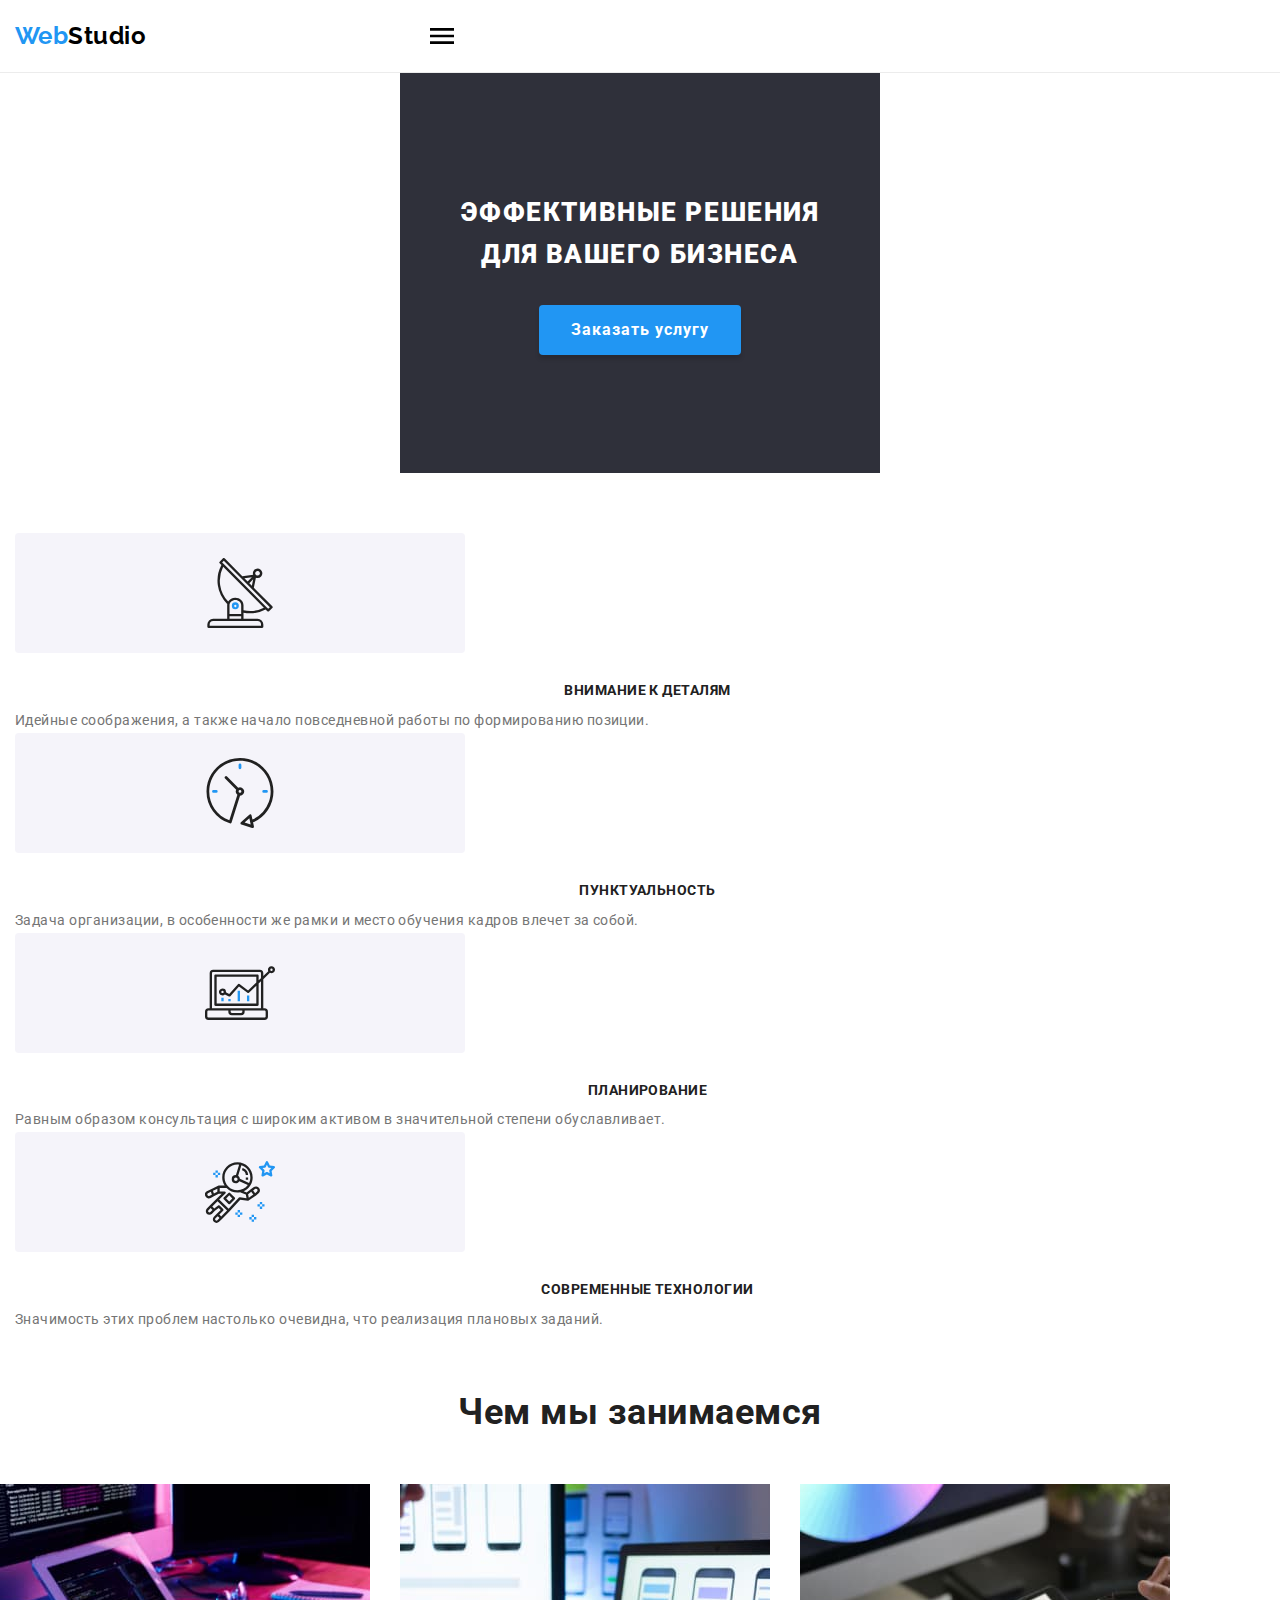
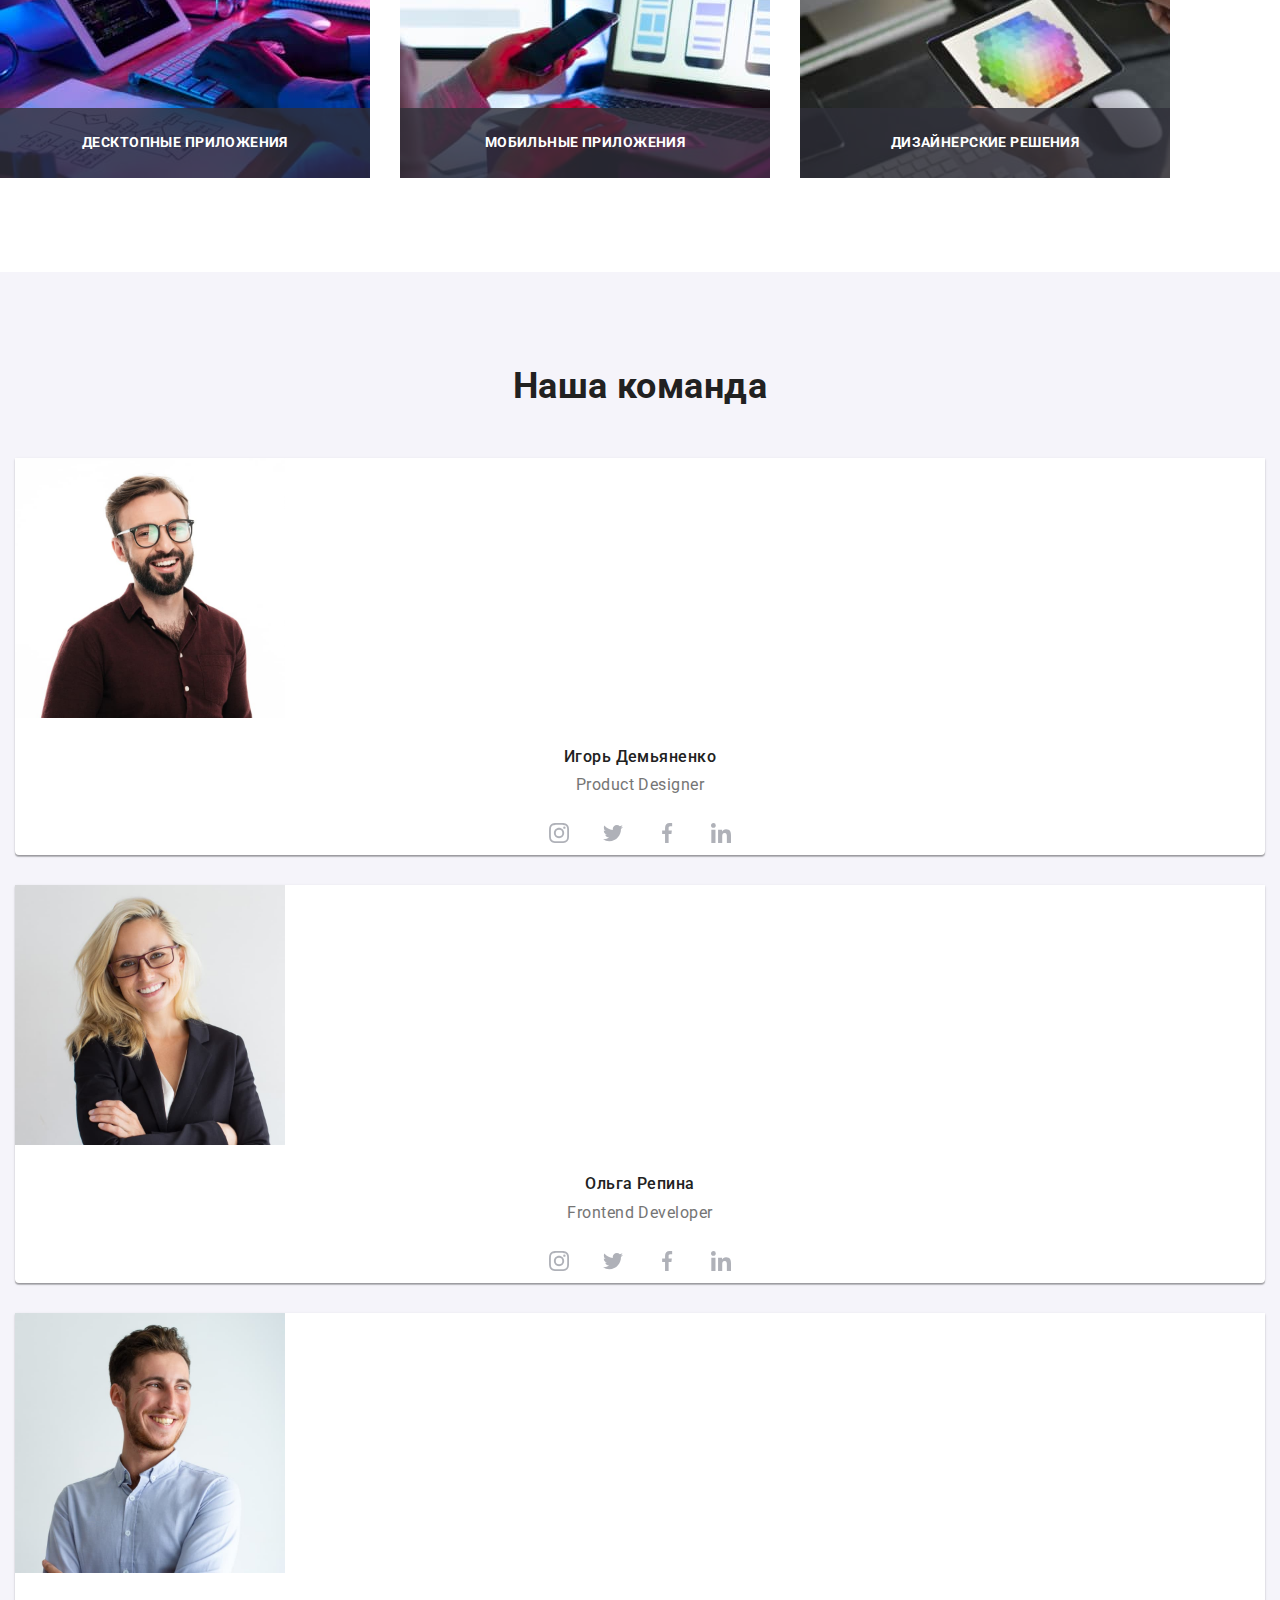
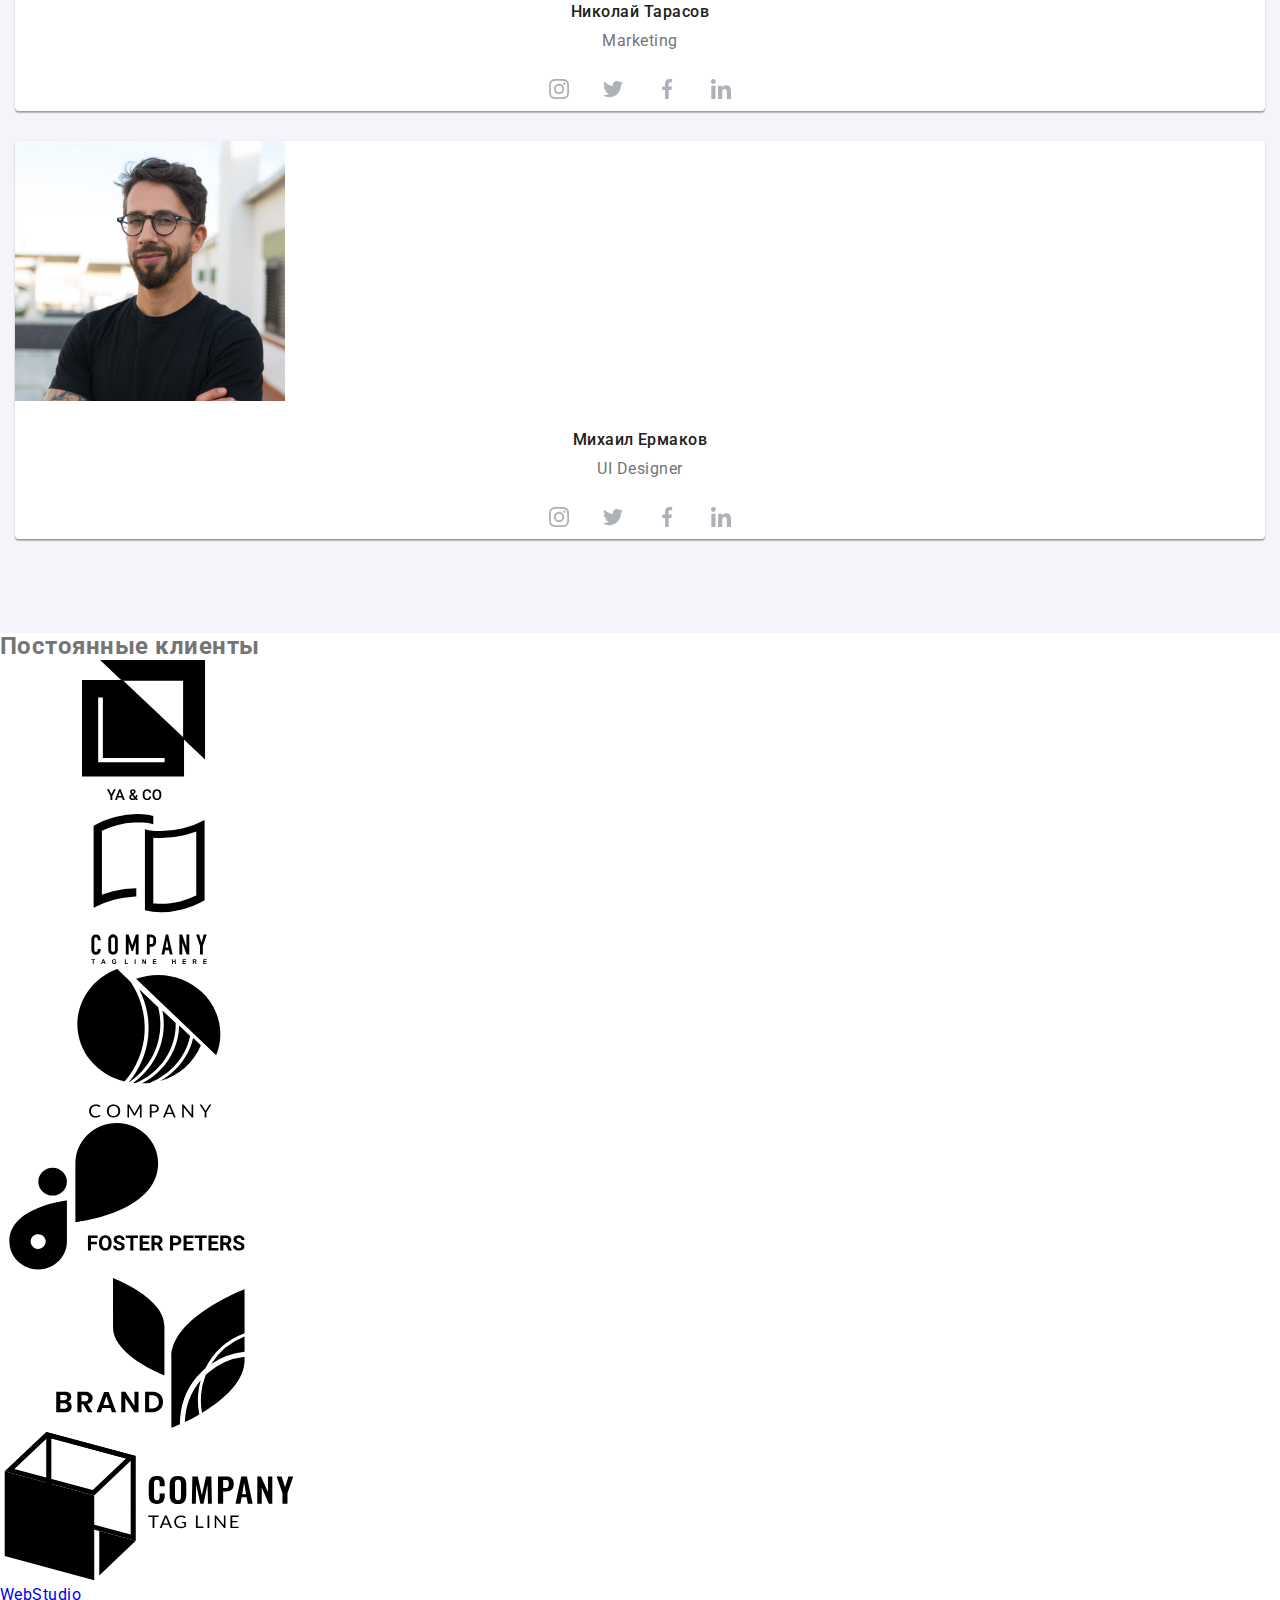
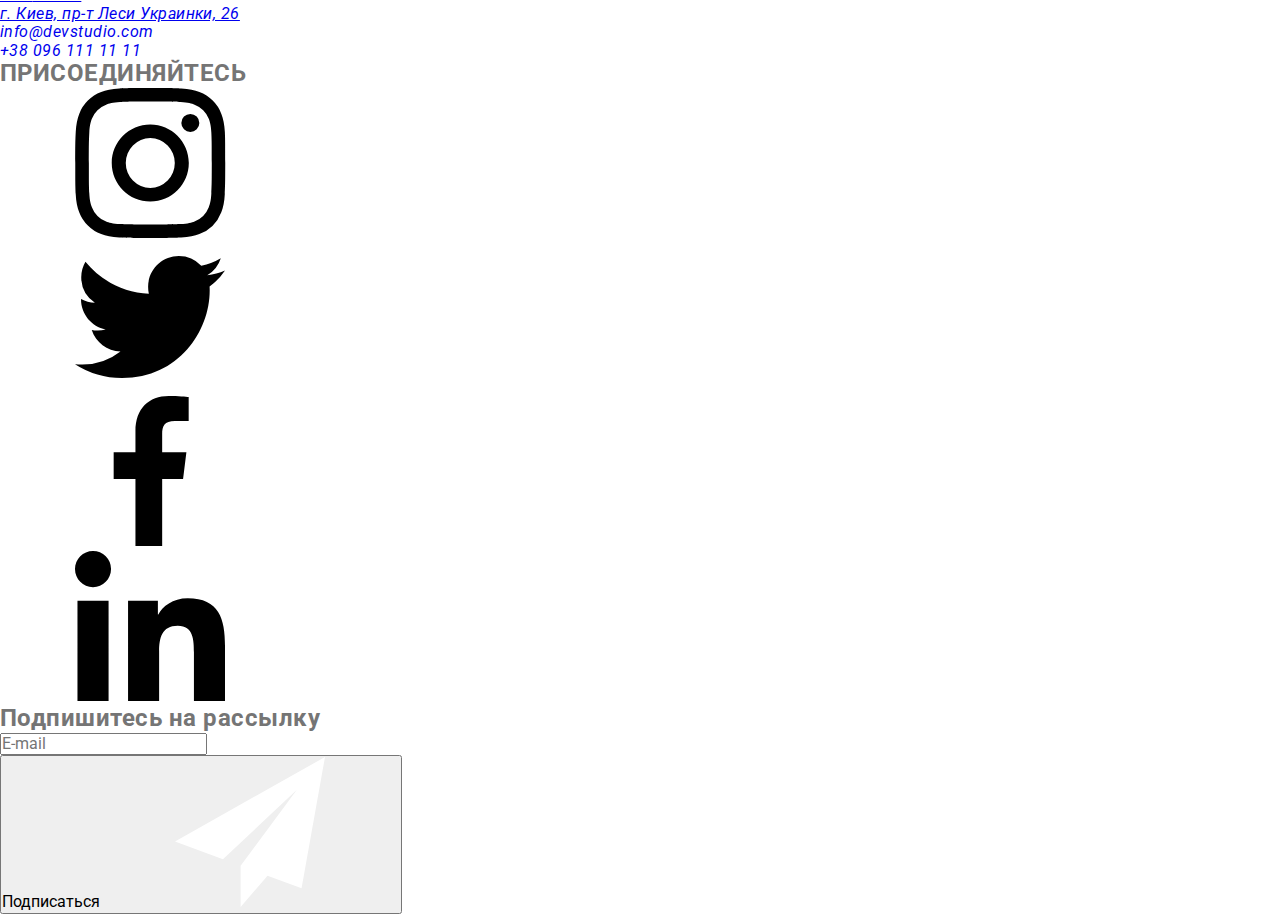
==== index.html @ b9453115 "дз(mobile)" ====
<!DOCTYPE html>
<html lang="ru">

<head>
  <meta charset="UTF-8" />
  <meta name="viewport" content="width=device-width, initial-scale=1.0" />
  <title>Студия</title>
  <link href="https://fonts.googleapis.com/css2?family=Raleway:wght@700&family=Roboto:wght@400;500;700;900&display=swap"
    rel="stylesheet" />
  <link rel="stylesheet" href="https://cdnjs.cloudflare.com/ajax/libs/modern-normalize/1.0.0/modern-normalize.css" />
  <link rel="stylesheet" href="./css/main.min.css" />
</head>

<body>
  <!--Шапка-->
  <header class="page-header">
    <div class="container">
      <nav class="main-nav">

        <a href="./index.html" class="header-logo" lang="en">
          <span class="logo">Web</span>Studio</a>
        <button type="button" class="menu-button is-open" aria-expanded="false" aria-expanded="false" data-menu-button>
          <svg width="40" height="40" aria-label="Переключатель мобильного меню">
            <use class="icon-cross" href="./img/mobile-sprite.svg#cross"></use>
            <use class="icon-menu" href="./img/mobile-sprite.svg#menu"></use>
          </svg>
        </button>
        <!--Навигация-->
        <div class="menu-container" id="menu-container" data-menu>
          <ul class="site-nav">
            <li class="item">
              <a href="./index.html" class="current-link">Студия</a>
            </li>
            <li class="item">
              <a href="./portfolio.html" class="link">Портфолио</a>
            </li>
            <li class="item"><a href="" class="link">Контакты</a></li>
          </ul>

          <!--Контакты-->
          <ul class="contacts">
            <li class="contacts-list">
              <a href="mailto:info@devstudio.com" class="link">
                <svg class="icon-contacts-envelope">
                  <use href="./img/sprite.svg#icon-envelope"></use>
                </svg>
                info@devstudio.com</a>
            </li>
            <li class="contacts-list">
              <a href="tel:+380961111111" class="link">
                <svg class="icon-contacts-smartphone">
                  <use href="./img/sprite.svg#icon-smartphone"></use>
                </svg>
                +38 096 111 11 11</a>
            </li>
          </ul>
        </div>

      </nav>
    </div>
  </header>
  <main>
    <!--Герои-->
    <section class="hero">
      <div class="container-hero">
        <h1 class="hero-title">Эффективные решения для вашего бизнеса</h1>
        <button type="button" class="hero-button" data-open-modal>
          Заказать услугу
        </button>
      </div>
    </section>
    <!--Особенности-->
    <section class="features">
      <div class="container">
        <h2 hidden>Особенности</h2>
        <ul class="features-list">
          <li class="features-item antenna">
            <h3 class="features-title">Внимание к деталям</h3>
            <p class="features-text">
              Идейные соображения, а также начало повседневной работы по
              формированию позиции.
            </p>
          </li>
          <li class="features-item clock">
            <h3 class="features-title">Пунктуальность</h3>
            <p class="features-text">
              Задача организации, в особенности же рамки и место обучения
              кадров влечет за собой.
            </p>
          </li>
          <li class="features-item diagram">
            <h3 class="features-title">Планирование</h3>
            <p class="features-text">
              Равным образом консультация с широким активом в значительной
              степени обуславливает.
            </p>
          </li>
          <li class="features-item astronaut">
            <h3 class="features-title">Современные технологии</h3>
            <p class="features-text">
              Значимость этих проблем настолько очевидна, что реализация
              плановых заданий.
            </p>
          </li>
        </ul>
      </div>
    </section>
    <!--чем мы занимаемся-->
    <section class="work">
      <div class="container">
        <h2 class="work-title">Чем мы занимаемся</h2>
        <ul class="work-list">
          <li class="work-item">
            <img src="./img/work/img.jpg" alt="человек работает за компьютером" width="370" height="294" />

            <p class="label">Десктопные приложения</p>
          </li>
          <li class="work-item">
            <img src="./img/work/img1.jpg" alt="человек работает за ноутбуком" width="370" height="294" />

            <p class="label">Мобильные приложения</p>
          </li>
          <li class="work-item">
            <img src="./img/work/img2.jpg" alt="человек работает за планшетом" width="370" height="294" />

            <p class="label">Дизайнерские решения</p>
          </li>
        </ul>
      </div>
    </section>
    <!--команда-->
    <section class="team">
      <div class="container">
        <h2 class="team-title">Наша команда</h2>
        <ul class="team-list">
          <li class="team-item">
            <img src="./img/team/designer.jpg" alt="мужчина в красной рубашке смеется" width="270" height="260" />
            <h3 class="team-name">Игорь Демьяненко</h3>
            <p class="team-profession" lang="en">Product Designer</p>
            <ul class="icon-team-list">
              <li class="icon-team-item">
                <a href="" class="social-link">
                  <svg class="icon-social">
                    <use href="./img/sprite.svg#instagram"></use>
                  </svg>
                </a>
              </li>
              <li class="icon-team-item">
                <a href="" class="social-link">
                  <svg class="icon-social">
                    <use href="./img/sprite.svg#twitter"></use>
                  </svg>
                </a>
              </li>
              <li class="icon-team-item">
                <a href="" class="social-link">
                  <svg class="icon-social">
                    <use href="./img/sprite.svg#facebook"></use>
                  </svg>
                </a>
              </li>
              <li class="icon-team-item">
                <a href="" class="social-link">
                  <svg class="icon-social">
                    <use href="./img/sprite.svg#linkedin"></use>
                  </svg>
                </a>
              </li>
            </ul>
          </li>
          <li class="team-item">
            <img  src="./img/team/developer.jpg" alt="женщина в черном пиджаке улыбается" width="270" height="260" />
            <h3 class="team-name">Ольга Репина</h3>
            <p class="team-profession" lang="en">Frontend Developer</p>
            <ul class="icon-team-list">
              <li class="icon-team-item">
                <a href="" class="social-link">
                  <svg class="icon-social">
                    <use href="./img/sprite.svg#instagram"></use>
                  </svg>
                </a>
              </li>
              <li class="icon-team-item">
                <a href="" class="social-link">
                  <svg class="icon-social">
                    <use href="./img/sprite.svg#twitter"></use>
                  </svg>
                </a>
              </li>
              <li class="icon-team-item">
                <a href="" class="social-link">
                  <svg class="icon-social">
                    <use href="./img/sprite.svg#facebook"></use>
                  </svg>
                </a>
              </li>
              <li class="icon-team-item">
                <a href="" class="social-link">
                  <svg class="icon-social">
                    <use href="./img/sprite.svg#linkedin"></use>
                  </svg>
                </a>
              </li>
            </ul>
          </li>
          <li class="team-item">
            <img src="./img/team/marketing.jpg" alt="мужчина в голубой рубашке улыбается" width="270" height="260" />
            <h3 class="team-name">Николай Тарасов</h3>
            <p class="team-profession" lang="en">Marketing</p>
            <ul class="icon-team-list">
              <li class="icon-team-item">
                <a href="" class="social-link">
                  <svg class="icon-social">
                    <use href="./img/sprite.svg#instagram"></use>
                  </svg>
                </a>
              </li>
              <li class="icon-team-item">
                <a href="" class="social-link">
                  <svg class="icon-social">
                    <use href="./img/sprite.svg#twitter"></use>
                  </svg>
                </a>
              </li>
              <li class="icon-team-item">
                <a href="" class="social-link">
                  <svg class="icon-social">
                    <use href="./img/sprite.svg#facebook"></use>
                  </svg>
                </a>
              </li>
              <li class="icon-team-item">
                <a href="" class="social-link">
                  <svg class="icon-social">
                    <use href="./img/sprite.svg#linkedin"></use>
                  </svg>
                </a>
              </li>
            </ul>
          </li>
          <li class="team-item">
            <img src="./img/team/ui-designer.jpg" alt="мужчина в черной футболке улыбается" width="270" height="260" />
            <h3 class="team-name">Михаил Ермаков</h3>
            <p class="team-profession" lang="en">UI Designer</p>
            <ul class="icon-team-list">
              <li class="icon-team-item">
                <a href="" class="social-link">
                  <svg class="icon-social">
                    <use href="./img/sprite.svg#instagram"></use>
                  </svg>
                </a>
              </li>
              <li class="icon-team-item">
                <a href="" class="social-link">
                  <svg class="icon-social">
                    <use href="./img/sprite.svg#twitter"></use>
                  </svg>
                </a>
              </li>
              <li class="icon-team-item">
                <a href="" class="social-link">
                  <svg class="icon-social">
                    <use href="./img/sprite.svg#facebook"></use>
                  </svg>
                </a>
              </li>
              <li class="icon-team-item">
                <a href="" class="social-link">
                  <svg class="icon-social">
                    <use href="./img/sprite.svg#linkedin"></use>
                  </svg>
                </a>
              </li>
            </ul>
          </li>
        </ul>
      </div>
    </section>
    <!-- Клиенты -->
    <section class="clients">
      <div class="container">
        <h2 class="clients-title">Постоянные клиенты</h2>
        <ul class="clients-list">
          <li class="clients-list-item">
            <a href="" class="icon-clients-link">
              <svg class="icon-clients-logo1">
                <use href="./img/sprite.svg#logo1"></use>
              </svg></a>
          </li>
          <li class="clients-list-item">
            <a href="" class="icon-clients-link">
              <svg class="icon-clients-logo2">
                <use href="./img/sprite.svg#logo2"></use>
              </svg></a>
          </li>
          <li class="clients-list-item">
            <a href="" class="icon-clients-link"><svg class="icon-clients-logo3">
                <use href="./img/sprite.svg#logo3"></use>
              </svg></a>
          </li>
          <li class="clients-list-item">
            <a href="" class="icon-clients-link"><svg class="icon-clients-logo4">
                <use href="./img/sprite.svg#logo4"></use>
              </svg></a>
          </li>
          <li class="clients-list-item">
            <a href="" class="icon-clients-link"><svg class="icon-clients-logo5">
                <use href="./img/sprite.svg#logo5"></use>
              </svg></a>
          </li>
          <li class="clients-list-item">
            <a href="" class="icon-clients-link"><svg class="icon-clients-logo6">
                <use href="./img/sprite.svg#logo6"></use>
              </svg></a>
          </li>
        </ul>
      </div>
    </section>
  </main>
  <!--адрес-->
  <footer class="footer">
    <div>
      <a href="./index.html" class="footer-logo" lang="en">
        <span class="logo-web">Web</span>Studio</a>
      <address>
        <ul class="contacts-footer">
          <li class="footer-list">
            <a href="https://goo.gl/maps/JRe7u6xurZRfVsGd8" target="_blank" class="link-adress">г. Киев, пр-т Леси
              Украинки, 26
            </a>
          </li>
          <li class="footer-list">
            <a href="mailto:info@devstudio.com" class="link">info@devstudio.com</a>
          </li>
          <li class="footer-list">
            <a href="tel:+380961111111" class="link">+38 096 111 11 11</a>
          </li>
        </ul>
      </address>
    </div>
    <div class="div-footer-social">
      <h2 class="footer-title">ПРИСОЕДИНЯЙТЕСЬ</h2>
      <ul class="footer-icon-list">
        <li class="footer-icon-item">
          <a href="" class="footer-icon-link">
            <svg class="footer-icon">
              <use href="./img/sprite.svg#instagram"></use>
            </svg></a>
        </li>
        <li class="footer-icon-item">
          <a href="" class="footer-icon-link">
            <svg class="footer-icon">
              <use href="./img/sprite.svg#twitter"></use>
            </svg></a>
        </li>
        <li class="footer-icon-item">
          <a href="" class="footer-icon-link">
            <svg class="footer-icon">
              <use href="./img/sprite.svg#facebook"></use>
            </svg></a>
        </li>
        <li class="footer-icon-item">
          <a href="" class="footer-icon-link">
            <svg class="footer-icon">
              <use href="./img/sprite.svg#linkedin"></use>
            </svg></a>
        </li>
      </ul>
    </div>
    <form action="#" method="GET" class="mailing-form">
      <div class="div-footer-mailing">
        <h2 class="mailing-title">Подпишитесь на рассылку</h2>
        <input type="email" name="mailing" id="" placeholder="E-mail" class="input-mailing" required>
      </div>
      <button type="submit" class="button-mailing">Подписаться<svg class="mailing-icon">
          <use href="./img/sprite.svg#icon-telegram"></use>
        </svg></button>
    </form>
  </footer>
  <!-- modal -->
  <div class="backdrop is-hidden" data-backdrop>
    <div class="modal">

      <button class="btn-modal" data-close-modal><span class="circle-modal"><svg class="btn-svg">
            <use href="./img/sprite.svg#icon-vector"></use>
          </svg></span></button>
      <h2 class="modal-title">Оставьте свои данные, мы вам перезвоним</h2>
      <form action="#" method="GET" class="modal-form">
        <div class="div-input">
          <label for="name" class="label-form">Имя</label>
          <input type="text" class="modal-form-input" name="user-name" id="name" required />
          <svg class="icon-modal">
            <use href="./img/sprite.svg#icon-person"></use>
          </svg>
        </div>
        <div class="div-input">
          <label for="phone" class="label-form">Телефон</label>

          <input type="tel" class="modal-form-input" name="user-phone" id="phone" required />
          <svg class="icon-modal">
            <use href="./img/sprite.svg#icon-phone"></use>
          </svg>
        </div>
        <div class="div-input">
          <label for="email" class="label-form">Почта</label>
          <input type="email" class="modal-form-input" name="user-email" id="email" required />
          <svg class="icon-modal">
            <use href="./img/sprite.svg#icon-email"></use>
          </svg>
        </div>
        <div class="div-comment">
          <label for="comment" class="label-form">Комментарий</label>
          <textarea name="user-comment" id="comment" class="comment-message" minlength="10" maxlength="80"
            placeholder="Введите текст"></textarea>
        </div>
        <label class="field">
          <input type="checkbox" class="chekbox" value="policy">
          <span class="icon-chekbox"></span>
          <span class="label-modal">Соглашаюсь с рассылкой и принимаю
            <a href="">Условия договора</a></span>
        </label>
        <!-- <div class="div-checkbox">
          <input type="checkbox" value="policy" class="chekbox" />
          <label for="" class="chekbox-modal">Соглашаюсь с рассылкой и принимаю
            <a href="">Условия договора</a></label>
        </div> -->
        <div class="div-submit">
          <button type="submit" class="submit-button">Отправить</button>
        </div>
    </div>
    </form>
  </div>
  </div>
  <script src="./js/menu.js"></script>
  <script src="./js/modal.js"></script>
</body>

</html>
---- css/main.min.css ----
*,*::before,*::after{margin:0;padding:0}body{background-color:#fff;color:#757575;font-family:Roboto, sans-serif;letter-spacing:0.03em;font-style:normal}.list{list-style:none}.link{text-decoration:none}.address{font-style:normal}img{display:block}.page-header{position:relative;padding-top:16px;padding-bottom:16px;padding-left:15px;border-bottom:1px solid #ececec}.main-nav{display:flex;align-items:center}.logo{color:#2196f3;text-decoration:none}.header-logo{color:#000000;text-decoration:none;font-family:Raleway, sans-serif;font-weight:700;font-size:24px;line-height:1.16;margin-right:276px}.menu-button{display:inline-flex;margin:0;padding:0;border:none;background-color:inherit;transition:fill 250ms cubic-bezier(0.4, 0, 0.2, 1)}.menu-button .icon-cross{display:none}.menu-button.is-open .icon-cross{display:block}.menu-button.is-open .icon-menu{display:none}.menu-button:hover,.menu-button:focus{fill:#2196f3}.menu-container{display:none;background-color:#fff;position:absolute;top:100%;left:0;width:100%;border-top:1px solid #ececec;text-align:center;padding-top:60px;padding-bottom:60px;padding-left:140px;padding-right:140px;box-shadow:0px 4px 8px rgba(0,0,0,0.04),0px 2px 4px rgba(0,0,0,0.08),0px 1px 3px rgba(0,0,0,0.16)}.menu-container.is-open{display:block}.site-nav{list-style-type:none;letter-spacing:0.02em;font-weight:500;font-size:14px;line-height:1.14}.site-nav .item{margin-bottom:40px}.site-nav .item:last-child{margin-bottom:60px}.site-nav .link{display:block;transition:color 250ms cubic-bezier(0.4, 0, 0.2, 1);color:#212121;text-decoration:none}.site-nav .link:hover,.site-nav .link:focus{color:#2196f3}.current-link{display:inline-block;position:relative;transition:color 250ms cubic-bezier(0.4, 0, 0.2, 1);color:#2196f3;text-decoration:none}.current-link:hover,.current-link:focus{color:#2196f3}.current-link::after{display:block;content:'';position:absolute;bottom:-8px;background-color:#2196f3;width:100%;height:4px;text-align:center;border-radius:2px}.contacts{list-style-type:none;letter-spacing:0.02em;font-weight:500;font-size:14px;line-height:1.14;list-style:none}.contacts .link{color:#757575;text-decoration:none;font-style:normal;transition:color 250ms cubic-bezier(0.4, 0, 0.2, 1)}.contacts .link:hover,.contacts .link:focus{color:#2196f3}.contacts-list:last-child{margin-bottom:0px}.contacts-list{margin-bottom:16px}.icon-contacts-envelope{margin-right:10px;width:16px;height:12px;border:none;fill:#afb1b8;transition:fill 250ms cubic-bezier(0.4, 0, 0.2, 1)}.icon-contacts-smartphone{margin-right:10px;width:10px;height:16px;fill:#afb1b8;transition:fill 250ms cubic-bezier(0.4, 0, 0.2, 1)}.link:hover .icon-contacts-envelope,.link:focus .icon-contacts-envelope{fill:#2196f3}.link:hover .icon-contacts-smartphone,.link:focus .icon-contacts-smartphone{fill:#2196f3}.container-hero{width:480px;height:400px;margin-left:auto;margin-right:auto;background-color:#2f303a;text-align:center}.hero-button{font-style:normal;font-weight:700;font-size:16px;line-height:1.875;background-color:#2196f3;color:#fff;letter-spacing:0.06em;box-shadow:0px 4px 4px rgba(0,0,0,0.15);border-radius:4px;padding:10px 32px;border:0px;min-width:136px;min-height:30px}.hero-title{color:#fff;letter-spacing:0.06em;font-size:26px;line-height:1.62;font-weight:900;text-align:center;text-transform:uppercase;padding-top:118px;padding-left:60px;padding-right:60px;margin-bottom:30px}.backdrop{position:fixed;background-color:rgba(0,0,0,0.2);width:100%;height:100%;top:0;left:0;overflow-y:scroll;opacity:1;transition:opacity 250ms cubic-bezier(0.4, 0, 0.2, 1)}.backdrop.is-hidden{opacity:0;pointer-events:none}.backdrop.is-hidden .modal{transform:translate(-50%, -50%) scale(0.7)}.modal{position:absolute;width:450px;height:609px;background-color:#ffffff;top:50%;left:50%;transform:translate(-50%, -50%) scale(1);transition:transform 250ms cubic-bezier(0.4, 0, 0.2, 1);box-shadow:0px 1px 3px rgba(0,0,0,0.12),0px 1px 1px rgba(0,0,0,0.14),0px 2px 1px rgba(0,0,0,0.2);border-radius:4px}.modal-title{color:#212121;font-weight:700;font-size:20px;line-height:1.5;text-align:center;padding-top:40px;margin-bottom:12px;padding-left:40px;padding-right:40px}.modal-form{padding-left:40px;padding-right:40px}.modal-form-input{display:block;width:100%;height:40px;border:1px solid rgba(33,33,33,0.2);padding-left:42px;border-radius:4px;transition:border 250ms cubic-bezier(0.4, 0, 0.2, 1)}.modal-form-input:focus{outline:none;border:1px solid #2196f3}.modal-form-input:hover{cursor:pointer}.modal-form-input:focus ~ .icon-modal{fill:#2196f3}.btn-modal{position:absolute;width:0px;height:0px;left:91%;border:none;cursor:pointer}.btn-modal:hover,.btn-modal:focus{fill:#2196f3}.circle-modal{position:absolute;top:8px;left:4px;display:inline-block;width:30px;height:30px;border-radius:50%;border:1px solid rgba(0,0,0,0.1)}.btn-svg{position:absolute;width:11px;height:11px;top:50%;left:50%;transform:translate(-50%, -50%);transition:fill 250ms cubic-bezier(0.4, 0, 0.2, 1)}.label-form{font-weight:400;font-size:12px;line-height:1.16;cursor:pointer}.icon-modal{position:absolute;bottom:11px;width:18px;height:18px;left:12px;transition:fill 250ms cubic-bezier(0.4, 0, 0.2, 1)}.div-input{position:relative;margin-bottom:10px}.comment-message{width:100%;height:120px;padding-top:12px;padding-bottom:12px;padding-left:16px;padding-right:16px;resize:none;border:1px solid rgba(33,33,33,0.2);border-radius:4px;transition:border 250ms cubic-bezier(0.4, 0, 0.2, 1);font-size:14px}.comment-message::placeholder{color:rgba(117,117,117,0.5);font-size:14px}.comment-message:focus{outline:none;border:1px solid #2196f3}.comment-message:hover{cursor:pointer}.field{display:flex;justify-content:center;margin-top:20px;align-items:center}.chekbox{position:absolute;width:1px;height:1px;margin:-1px;border:0;padding:0;clip:rect(0 0 0 0);overflow:hidden;transition:background-image 1000ms cubic-bezier(0.4, 0, 0.2, 1)}.chekbox:checked+.icon-chekbox{border-color:transparent;background-color:#2196f3;background-image:url("../img/check.svg");background-size:contain;background-origin:border-box}.label-modal{font-weight:400;font-size:11px;line-height:1.16;margin-left:8px}.icon-chekbox{display:inline-block;width:15px;height:15px;border:2px solid #000000;border-radius:2px}.submit-button{font-weight:700;font-size:16px;line-height:1.875;background-color:#2196f3;color:#fff;letter-spacing:0.06em;box-shadow:0px 4px 4px rgba(0,0,0,0.15);border-radius:4px;padding-top:10px;padding-right:55px;padding-bottom:10px;padding-left:56px;border:0px;min-width:136px;min-height:30px;cursor:pointer}.div-submit{display:flex;justify-content:center;margin-top:30px}.features{padding-top:60px;padding-bottom:60px}.features-title{color:#212121;font-weight:700;font-size:14px;line-height:1.14;text-transform:uppercase;padding-top:30px;margin-bottom:10px;text-align:center}.features-text{font-weight:400;font-size:14px;line-height:1.7}.features-list{list-style-type:none;display:block}.features-item{padding-left:15px}.features-item.antenna::before{display:block;content:'';width:450px;height:120px;background-color:#f5f4fa;border-radius:4px;background-image:url(../img/features/antenna.svg);background-repeat:no-repeat;background-position:center}.features-item.clock::before{display:block;content:'';width:450px;height:120px;background-color:#f5f4fa;border-radius:4px;background-image:url(../img/features/clock.svg);background-repeat:no-repeat;background-position:center}.features-item.diagram::before{display:block;content:'';width:450px;height:120px;background-color:#f5f4fa;border-radius:4px;background-image:url(../img/features/diagram.svg);background-repeat:no-repeat;background-position:center}.features-item.astronaut::before{display:block;content:'';width:450px;height:120px;background-color:#f5f4fa;border-radius:4px;background-image:url(../img/features/astronaut.svg);background-repeat:no-repeat;background-position:center}@media screen and (max-width: 1199px){.work{display:none}}@media screen and (min-width: 1200px){.work{padding-bottom:94px}.work-list{display:flex;list-style-type:none}.work-item{margin-right:30px;position:relative}.work-item:last-child{margin-right:0px}.work-title{color:#212121;font-weight:700;font-size:36px;line-height:1.16;text-align:center;margin-bottom:50px}.label{position:absolute;display:flex;align-items:center;justify-content:center;bottom:0%;height:70px;width:370px;background-color:rgba(47,48,58,0.8);color:#fff;font-style:normal;font-weight:700;font-size:14px;line-height:1.14;letter-spacing:0.03em;text-transform:uppercase}}.team{padding-bottom:94px;background-color:#f5f4fa}.team-title{color:#212121;font-weight:700;font-size:36px;line-height:1.16;text-align:center;padding-top:94px;margin-bottom:50px}.team-list{list-style-type:none}.team-item{margin-right:15px;margin-left:15px;margin-bottom:30px;background-color:#ffffff;border-radius:0px 0px 4px 4px;box-shadow:0px 1px 3px rgba(0,0,0,0.12),0px 1px 1px rgba(0,0,0,0.14),0px 2px 1px rgba(0,0,0,0.2)}.team-item:last-child{margin-bottom:0px}.team-name{font-weight:500;font-size:16px;line-height:1.18;text-align:center;color:#212121;margin-top:30px;margin-bottom:10px}.team-profession{color:#757575;font-weight:400;font-size:16px;line-height:1.18;text-align:center}.icon-team-list{display:flex;flex-wrap:wrap;list-style:none;justify-content:center;margin-top:16px}.icon-team-item:not(:last-child){margin-right:10px}.icon-social{width:20px;height:20px;fill:#afb1b8;transition:fill 250ms cubic-bezier(0.4, 0, 0.2, 1)}.social-link{display:flex;align-items:center;justify-content:center;width:44px;height:44px;border-radius:50%;transition:background-color 250ms cubic-bezier(0.4, 0, 0.2, 1)}.social-link:hover,.social-link:focus{background-color:#2196f3}.social-link:hover .icon-social,.social-link:focus .icon-social{fill:#fff}
/*# sourceMappingURL=main.min.css.map */
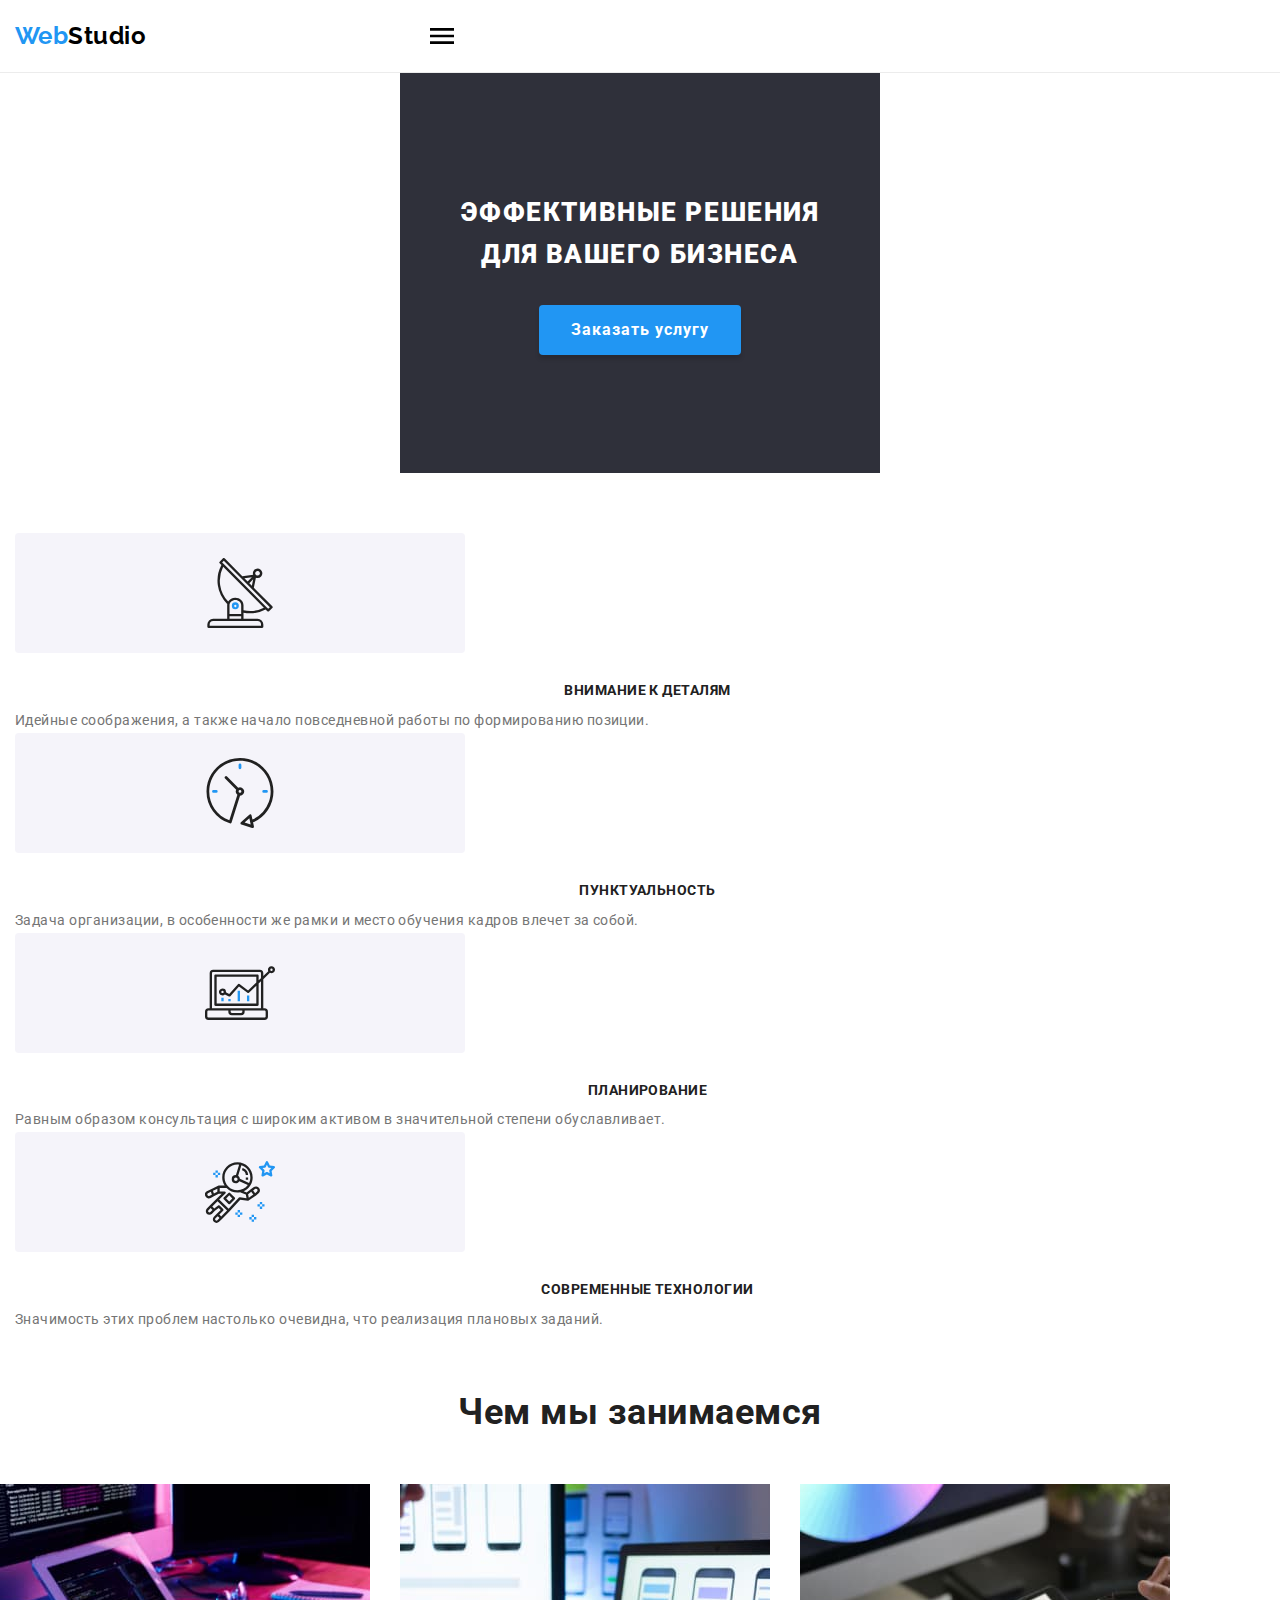
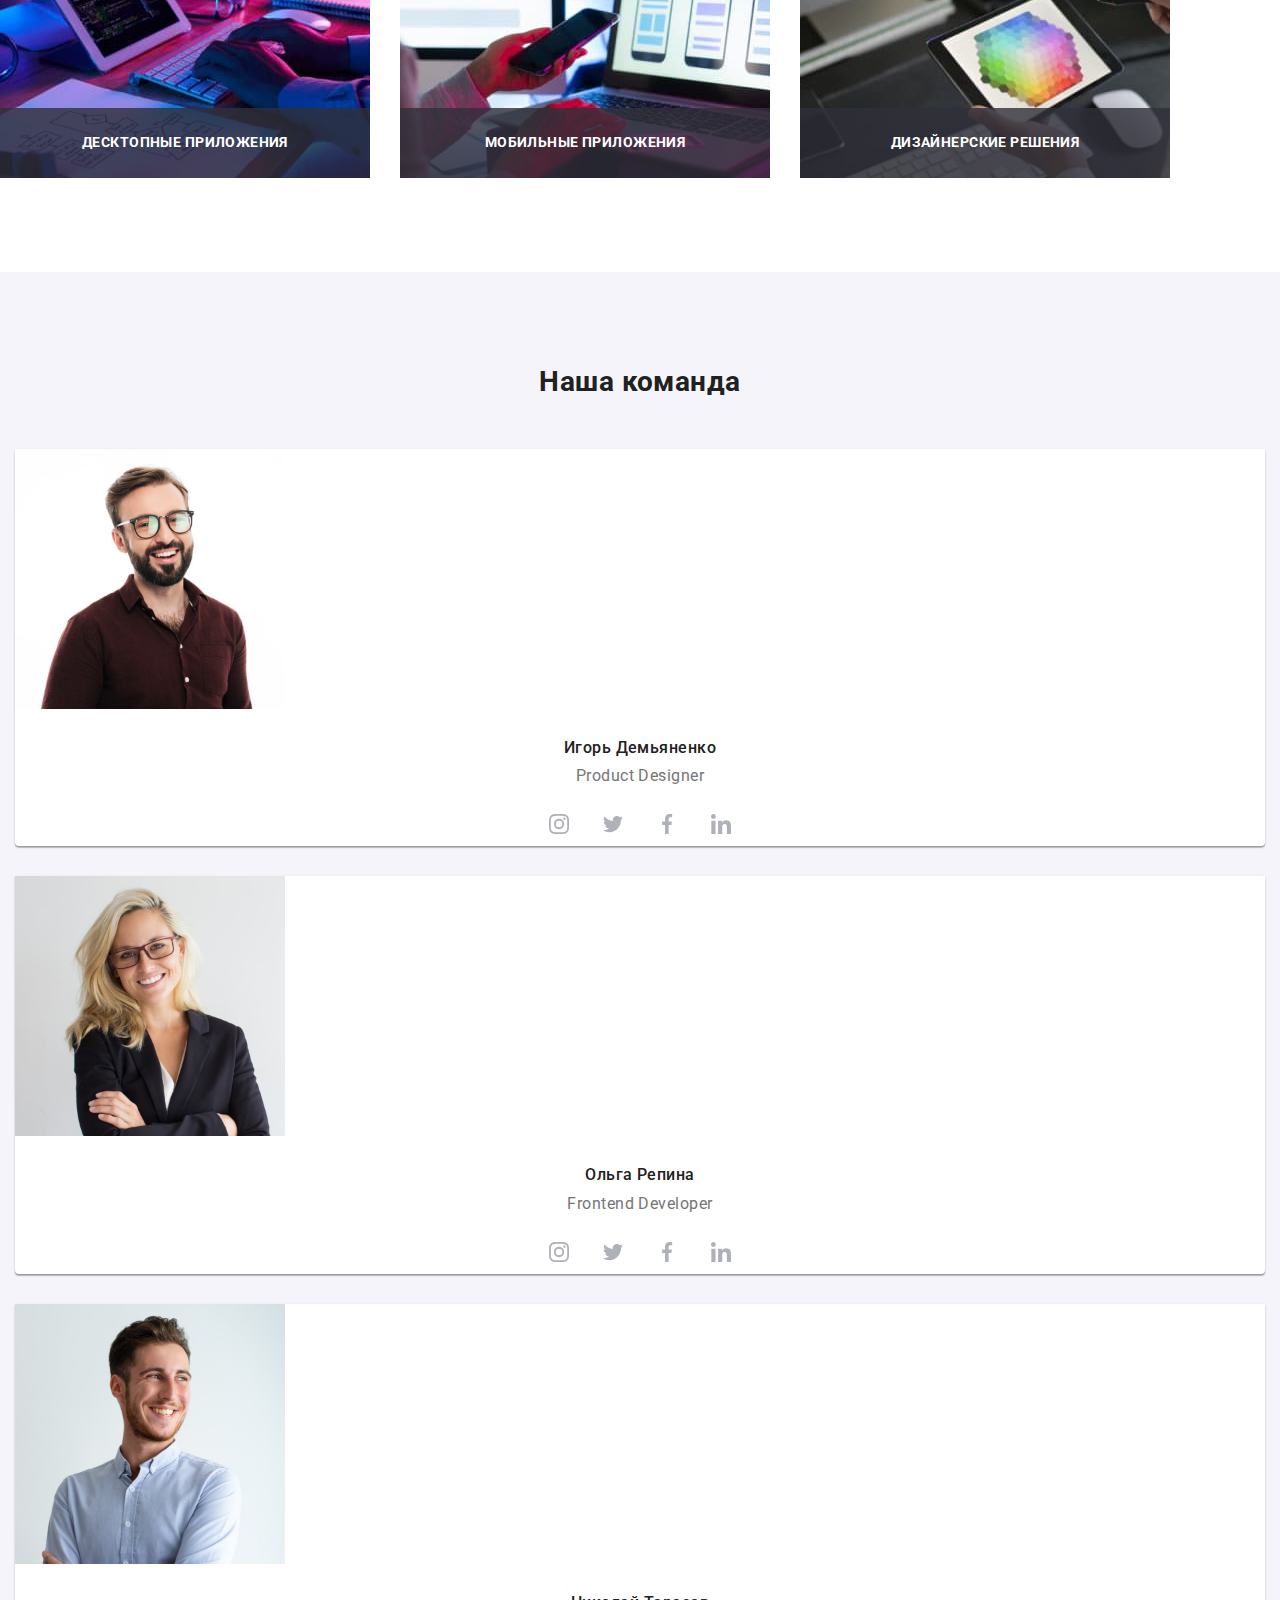
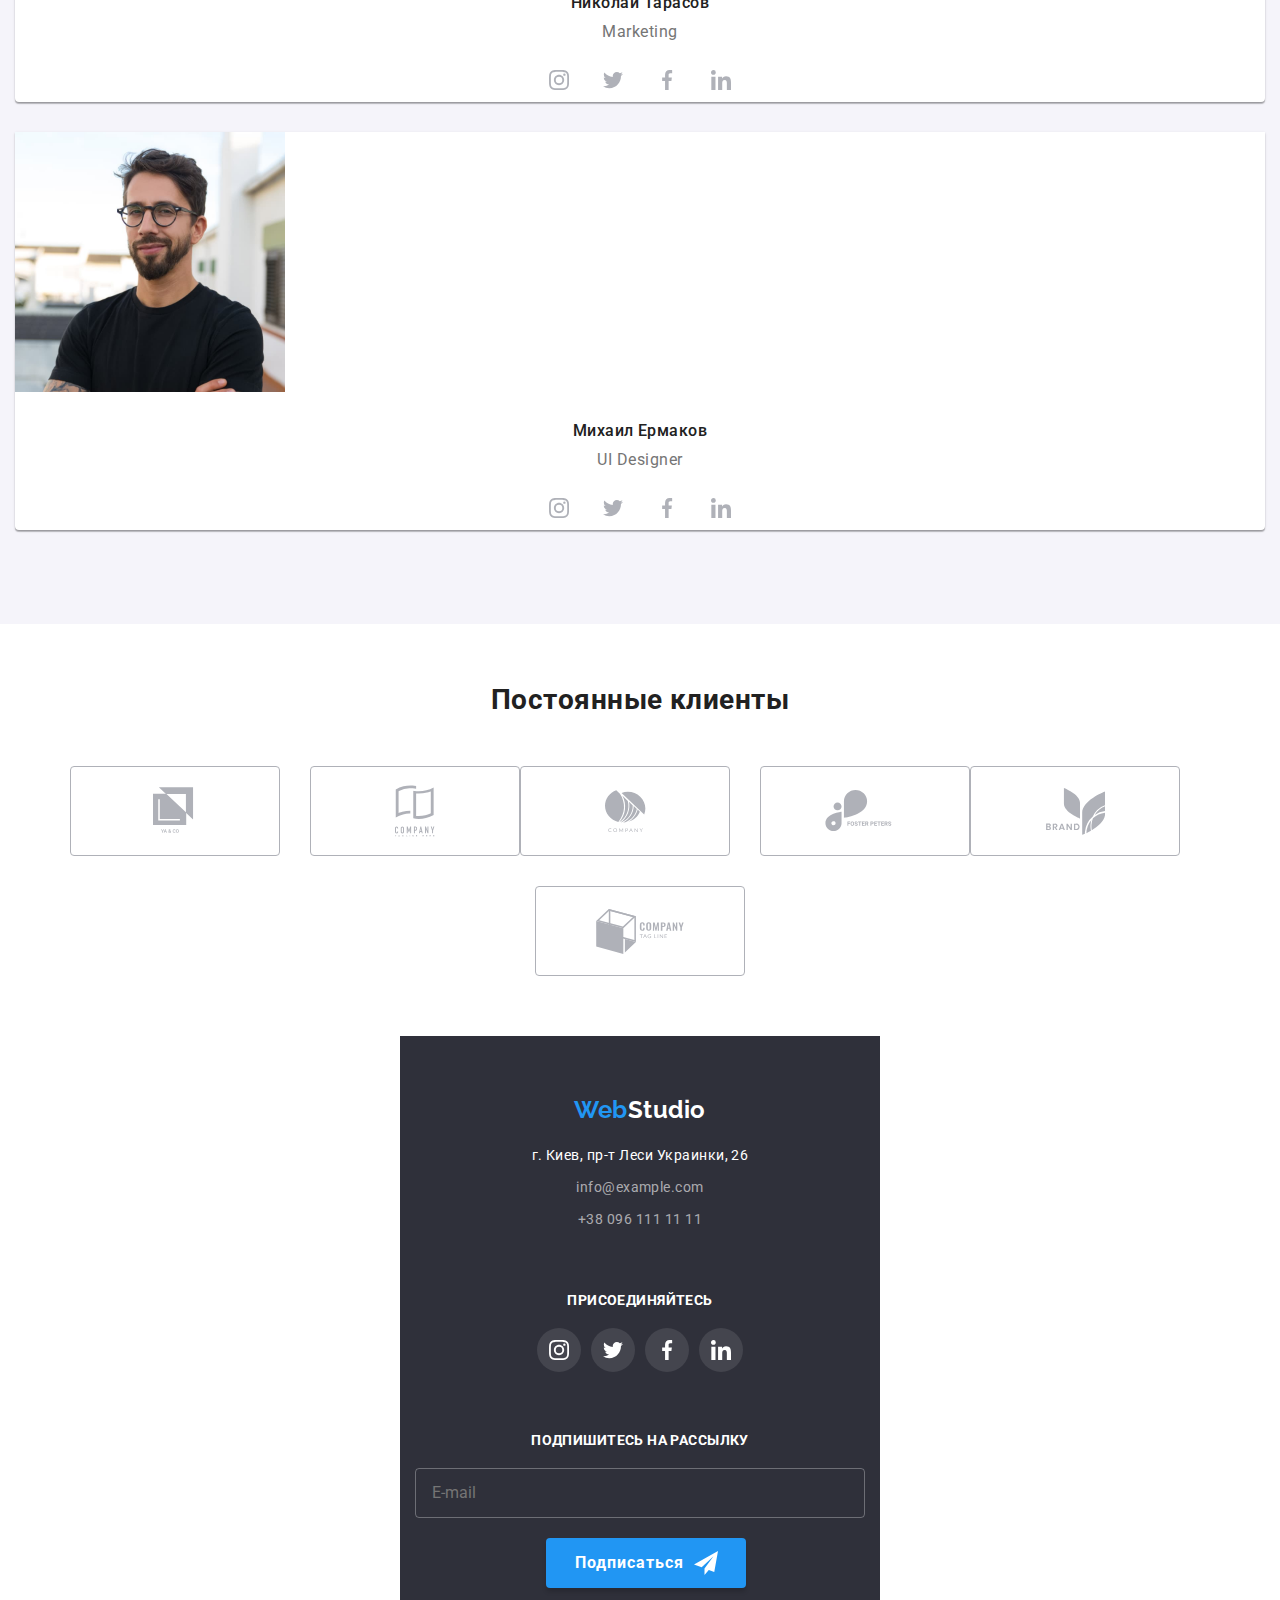
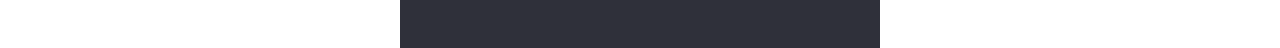
==== commit 146db425: "mobile-studio" ====
--- a/index.html
+++ b/index.html
@@ -330,7 +330,7 @@
             </a>
           </li>
           <li class="footer-list">
-            <a href="mailto:info@devstudio.com" class="link">info@devstudio.com</a>
+            <a href="mailto:info@example.com" class="link">info@example.com</a>
           </li>
           <li class="footer-list">
             <a href="tel:+380961111111" class="link">+38 096 111 11 11</a>
--- a/css/main.min.css
+++ b/css/main.min.css
@@ -1,2 +1,2 @@
-*,*::before,*::after{margin:0;padding:0}body{background-color:#fff;color:#757575;font-family:Roboto, sans-serif;letter-spacing:0.03em;font-style:normal}.list{list-style:none}.link{text-decoration:none}.address{font-style:normal}img{display:block}.page-header{position:relative;padding-top:16px;padding-bottom:16px;padding-left:15px;border-bottom:1px solid #ececec}.main-nav{display:flex;align-items:center}.logo{color:#2196f3;text-decoration:none}.header-logo{color:#000000;text-decoration:none;font-family:Raleway, sans-serif;font-weight:700;font-size:24px;line-height:1.16;margin-right:276px}.menu-button{display:inline-flex;margin:0;padding:0;border:none;background-color:inherit;transition:fill 250ms cubic-bezier(0.4, 0, 0.2, 1)}.menu-button .icon-cross{display:none}.menu-button.is-open .icon-cross{display:block}.menu-button.is-open .icon-menu{display:none}.menu-button:hover,.menu-button:focus{fill:#2196f3}.menu-container{display:none;background-color:#fff;position:absolute;top:100%;left:0;width:100%;border-top:1px solid #ececec;text-align:center;padding-top:60px;padding-bottom:60px;padding-left:140px;padding-right:140px;box-shadow:0px 4px 8px rgba(0,0,0,0.04),0px 2px 4px rgba(0,0,0,0.08),0px 1px 3px rgba(0,0,0,0.16)}.menu-container.is-open{display:block}.site-nav{list-style-type:none;letter-spacing:0.02em;font-weight:500;font-size:14px;line-height:1.14}.site-nav .item{margin-bottom:40px}.site-nav .item:last-child{margin-bottom:60px}.site-nav .link{display:block;transition:color 250ms cubic-bezier(0.4, 0, 0.2, 1);color:#212121;text-decoration:none}.site-nav .link:hover,.site-nav .link:focus{color:#2196f3}.current-link{display:inline-block;position:relative;transition:color 250ms cubic-bezier(0.4, 0, 0.2, 1);color:#2196f3;text-decoration:none}.current-link:hover,.current-link:focus{color:#2196f3}.current-link::after{display:block;content:'';position:absolute;bottom:-8px;background-color:#2196f3;width:100%;height:4px;text-align:center;border-radius:2px}.contacts{list-style-type:none;letter-spacing:0.02em;font-weight:500;font-size:14px;line-height:1.14;list-style:none}.contacts .link{color:#757575;text-decoration:none;font-style:normal;transition:color 250ms cubic-bezier(0.4, 0, 0.2, 1)}.contacts .link:hover,.contacts .link:focus{color:#2196f3}.contacts-list:last-child{margin-bottom:0px}.contacts-list{margin-bottom:16px}.icon-contacts-envelope{margin-right:10px;width:16px;height:12px;border:none;fill:#afb1b8;transition:fill 250ms cubic-bezier(0.4, 0, 0.2, 1)}.icon-contacts-smartphone{margin-right:10px;width:10px;height:16px;fill:#afb1b8;transition:fill 250ms cubic-bezier(0.4, 0, 0.2, 1)}.link:hover .icon-contacts-envelope,.link:focus .icon-contacts-envelope{fill:#2196f3}.link:hover .icon-contacts-smartphone,.link:focus .icon-contacts-smartphone{fill:#2196f3}.container-hero{width:480px;height:400px;margin-left:auto;margin-right:auto;background-color:#2f303a;text-align:center}.hero-button{font-style:normal;font-weight:700;font-size:16px;line-height:1.875;background-color:#2196f3;color:#fff;letter-spacing:0.06em;box-shadow:0px 4px 4px rgba(0,0,0,0.15);border-radius:4px;padding:10px 32px;border:0px;min-width:136px;min-height:30px}.hero-title{color:#fff;letter-spacing:0.06em;font-size:26px;line-height:1.62;font-weight:900;text-align:center;text-transform:uppercase;padding-top:118px;padding-left:60px;padding-right:60px;margin-bottom:30px}.backdrop{position:fixed;background-color:rgba(0,0,0,0.2);width:100%;height:100%;top:0;left:0;overflow-y:scroll;opacity:1;transition:opacity 250ms cubic-bezier(0.4, 0, 0.2, 1)}.backdrop.is-hidden{opacity:0;pointer-events:none}.backdrop.is-hidden .modal{transform:translate(-50%, -50%) scale(0.7)}.modal{position:absolute;width:450px;height:609px;background-color:#ffffff;top:50%;left:50%;transform:translate(-50%, -50%) scale(1);transition:transform 250ms cubic-bezier(0.4, 0, 0.2, 1);box-shadow:0px 1px 3px rgba(0,0,0,0.12),0px 1px 1px rgba(0,0,0,0.14),0px 2px 1px rgba(0,0,0,0.2);border-radius:4px}.modal-title{color:#212121;font-weight:700;font-size:20px;line-height:1.5;text-align:center;padding-top:40px;margin-bottom:12px;padding-left:40px;padding-right:40px}.modal-form{padding-left:40px;padding-right:40px}.modal-form-input{display:block;width:100%;height:40px;border:1px solid rgba(33,33,33,0.2);padding-left:42px;border-radius:4px;transition:border 250ms cubic-bezier(0.4, 0, 0.2, 1)}.modal-form-input:focus{outline:none;border:1px solid #2196f3}.modal-form-input:hover{cursor:pointer}.modal-form-input:focus ~ .icon-modal{fill:#2196f3}.btn-modal{position:absolute;width:0px;height:0px;left:91%;border:none;cursor:pointer}.btn-modal:hover,.btn-modal:focus{fill:#2196f3}.circle-modal{position:absolute;top:8px;left:4px;display:inline-block;width:30px;height:30px;border-radius:50%;border:1px solid rgba(0,0,0,0.1)}.btn-svg{position:absolute;width:11px;height:11px;top:50%;left:50%;transform:translate(-50%, -50%);transition:fill 250ms cubic-bezier(0.4, 0, 0.2, 1)}.label-form{font-weight:400;font-size:12px;line-height:1.16;cursor:pointer}.icon-modal{position:absolute;bottom:11px;width:18px;height:18px;left:12px;transition:fill 250ms cubic-bezier(0.4, 0, 0.2, 1)}.div-input{position:relative;margin-bottom:10px}.comment-message{width:100%;height:120px;padding-top:12px;padding-bottom:12px;padding-left:16px;padding-right:16px;resize:none;border:1px solid rgba(33,33,33,0.2);border-radius:4px;transition:border 250ms cubic-bezier(0.4, 0, 0.2, 1);font-size:14px}.comment-message::placeholder{color:rgba(117,117,117,0.5);font-size:14px}.comment-message:focus{outline:none;border:1px solid #2196f3}.comment-message:hover{cursor:pointer}.field{display:flex;justify-content:center;margin-top:20px;align-items:center}.chekbox{position:absolute;width:1px;height:1px;margin:-1px;border:0;padding:0;clip:rect(0 0 0 0);overflow:hidden;transition:background-image 1000ms cubic-bezier(0.4, 0, 0.2, 1)}.chekbox:checked+.icon-chekbox{border-color:transparent;background-color:#2196f3;background-image:url("../img/check.svg");background-size:contain;background-origin:border-box}.label-modal{font-weight:400;font-size:11px;line-height:1.16;margin-left:8px}.icon-chekbox{display:inline-block;width:15px;height:15px;border:2px solid #000000;border-radius:2px}.submit-button{font-weight:700;font-size:16px;line-height:1.875;background-color:#2196f3;color:#fff;letter-spacing:0.06em;box-shadow:0px 4px 4px rgba(0,0,0,0.15);border-radius:4px;padding-top:10px;padding-right:55px;padding-bottom:10px;padding-left:56px;border:0px;min-width:136px;min-height:30px;cursor:pointer}.div-submit{display:flex;justify-content:center;margin-top:30px}.features{padding-top:60px;padding-bottom:60px}.features-title{color:#212121;font-weight:700;font-size:14px;line-height:1.14;text-transform:uppercase;padding-top:30px;margin-bottom:10px;text-align:center}.features-text{font-weight:400;font-size:14px;line-height:1.7}.features-list{list-style-type:none;display:block}.features-item{padding-left:15px}.features-item.antenna::before{display:block;content:'';width:450px;height:120px;background-color:#f5f4fa;border-radius:4px;background-image:url(../img/features/antenna.svg);background-repeat:no-repeat;background-position:center}.features-item.clock::before{display:block;content:'';width:450px;height:120px;background-color:#f5f4fa;border-radius:4px;background-image:url(../img/features/clock.svg);background-repeat:no-repeat;background-position:center}.features-item.diagram::before{display:block;content:'';width:450px;height:120px;background-color:#f5f4fa;border-radius:4px;background-image:url(../img/features/diagram.svg);background-repeat:no-repeat;background-position:center}.features-item.astronaut::before{display:block;content:'';width:450px;height:120px;background-color:#f5f4fa;border-radius:4px;background-image:url(../img/features/astronaut.svg);background-repeat:no-repeat;background-position:center}@media screen and (max-width: 1199px){.work{display:none}}@media screen and (min-width: 1200px){.work{padding-bottom:94px}.work-list{display:flex;list-style-type:none}.work-item{margin-right:30px;position:relative}.work-item:last-child{margin-right:0px}.work-title{color:#212121;font-weight:700;font-size:36px;line-height:1.16;text-align:center;margin-bottom:50px}.label{position:absolute;display:flex;align-items:center;justify-content:center;bottom:0%;height:70px;width:370px;background-color:rgba(47,48,58,0.8);color:#fff;font-style:normal;font-weight:700;font-size:14px;line-height:1.14;letter-spacing:0.03em;text-transform:uppercase}}.team{padding-bottom:94px;background-color:#f5f4fa}.team-title{color:#212121;font-weight:700;font-size:36px;line-height:1.16;text-align:center;padding-top:94px;margin-bottom:50px}.team-list{list-style-type:none}.team-item{margin-right:15px;margin-left:15px;margin-bottom:30px;background-color:#ffffff;border-radius:0px 0px 4px 4px;box-shadow:0px 1px 3px rgba(0,0,0,0.12),0px 1px 1px rgba(0,0,0,0.14),0px 2px 1px rgba(0,0,0,0.2)}.team-item:last-child{margin-bottom:0px}.team-name{font-weight:500;font-size:16px;line-height:1.18;text-align:center;color:#212121;margin-top:30px;margin-bottom:10px}.team-profession{color:#757575;font-weight:400;font-size:16px;line-height:1.18;text-align:center}.icon-team-list{display:flex;flex-wrap:wrap;list-style:none;justify-content:center;margin-top:16px}.icon-team-item:not(:last-child){margin-right:10px}.icon-social{width:20px;height:20px;fill:#afb1b8;transition:fill 250ms cubic-bezier(0.4, 0, 0.2, 1)}.social-link{display:flex;align-items:center;justify-content:center;width:44px;height:44px;border-radius:50%;transition:background-color 250ms cubic-bezier(0.4, 0, 0.2, 1)}.social-link:hover,.social-link:focus{background-color:#2196f3}.social-link:hover .icon-social,.social-link:focus .icon-social{fill:#fff}
+*,*::before,*::after{margin:0;padding:0}body{background-color:#fff;color:#757575;font-family:Roboto, sans-serif;letter-spacing:0.03em;font-style:normal}.list{list-style:none}.link{text-decoration:none}.address{font-style:normal}img{display:block}.page-header{position:relative;padding-top:16px;padding-bottom:16px;padding-left:15px;border-bottom:1px solid #ececec}.main-nav{display:flex;align-items:center}.logo{color:#2196f3;text-decoration:none}.header-logo{color:#000000;text-decoration:none;font-family:Raleway, sans-serif;font-weight:700;font-size:24px;line-height:1.16;margin-right:276px}.menu-button{display:inline-flex;margin:0;padding:0;border:none;background-color:inherit;transition:fill 250ms cubic-bezier(0.4, 0, 0.2, 1)}.menu-button .icon-cross{display:none}.menu-button.is-open .icon-cross{display:block}.menu-button.is-open .icon-menu{display:none}.menu-button:hover,.menu-button:focus{fill:#2196f3}.menu-container{display:none;background-color:#fff;position:absolute;top:100%;left:0;width:100%;border-top:1px solid #ececec;text-align:center;padding-top:60px;padding-bottom:60px;padding-left:140px;padding-right:140px;box-shadow:0px 4px 8px rgba(0,0,0,0.04),0px 2px 4px rgba(0,0,0,0.08),0px 1px 3px rgba(0,0,0,0.16)}.menu-container.is-open{display:block}.site-nav{list-style-type:none;letter-spacing:0.02em;font-weight:500;font-size:14px;line-height:1.14}.site-nav .item{margin-bottom:40px}.site-nav .item:last-child{margin-bottom:60px}.site-nav .link{display:block;transition:color 250ms cubic-bezier(0.4, 0, 0.2, 1);color:#212121;text-decoration:none}.site-nav .link:hover,.site-nav .link:focus{color:#2196f3}.current-link{display:inline-block;position:relative;transition:color 250ms cubic-bezier(0.4, 0, 0.2, 1);color:#2196f3;text-decoration:none}.current-link:hover,.current-link:focus{color:#2196f3}.current-link::after{display:block;content:'';position:absolute;bottom:-8px;background-color:#2196f3;width:100%;height:4px;text-align:center;border-radius:2px}.contacts{list-style-type:none;letter-spacing:0.02em;font-weight:500;font-size:14px;line-height:1.14;list-style:none}.contacts .link{color:#757575;text-decoration:none;font-style:normal;transition:color 250ms cubic-bezier(0.4, 0, 0.2, 1)}.contacts .link:hover,.contacts .link:focus{color:#2196f3}.contacts-list:last-child{margin-bottom:0px}.contacts-list{margin-bottom:16px}.icon-contacts-envelope{margin-right:10px;width:16px;height:12px;border:none;fill:#afb1b8;transition:fill 250ms cubic-bezier(0.4, 0, 0.2, 1)}.icon-contacts-smartphone{margin-right:10px;width:10px;height:16px;fill:#afb1b8;transition:fill 250ms cubic-bezier(0.4, 0, 0.2, 1)}.link:hover .icon-contacts-envelope,.link:focus .icon-contacts-envelope{fill:#2196f3}.link:hover .icon-contacts-smartphone,.link:focus .icon-contacts-smartphone{fill:#2196f3}.container-hero{width:480px;height:400px;margin-left:auto;margin-right:auto;background-color:#2f303a;text-align:center}.hero-button{font-style:normal;font-weight:700;font-size:16px;line-height:1.875;background-color:#2196f3;color:#fff;letter-spacing:0.06em;box-shadow:0px 4px 4px rgba(0,0,0,0.15);border-radius:4px;padding:10px 32px;border:0px;min-width:136px;min-height:30px}.hero-title{color:#fff;letter-spacing:0.06em;font-size:26px;line-height:1.62;font-weight:900;text-align:center;text-transform:uppercase;padding-top:118px;padding-left:60px;padding-right:60px;margin-bottom:30px}.backdrop{position:fixed;background-color:rgba(0,0,0,0.2);width:100%;height:100%;top:0;left:0;overflow-y:scroll;opacity:1;transition:opacity 250ms cubic-bezier(0.4, 0, 0.2, 1)}.backdrop.is-hidden{opacity:0;pointer-events:none}.backdrop.is-hidden .modal{transform:translate(-50%, -50%) scale(0.7)}.modal{position:absolute;width:450px;height:609px;background-color:#ffffff;top:50%;left:50%;transform:translate(-50%, -50%) scale(1);transition:transform 250ms cubic-bezier(0.4, 0, 0.2, 1);box-shadow:0px 1px 3px rgba(0,0,0,0.12),0px 1px 1px rgba(0,0,0,0.14),0px 2px 1px rgba(0,0,0,0.2);border-radius:4px}.modal-title{color:#212121;font-weight:700;font-size:20px;line-height:1.5;text-align:center;padding-top:40px;margin-bottom:12px;padding-left:40px;padding-right:40px}.modal-form{padding-left:40px;padding-right:40px}.modal-form-input{display:block;width:100%;height:40px;border:1px solid rgba(33,33,33,0.2);padding-left:42px;border-radius:4px;transition:border 250ms cubic-bezier(0.4, 0, 0.2, 1)}.modal-form-input:focus{outline:none;border:1px solid #2196f3}.modal-form-input:hover{cursor:pointer}.modal-form-input:focus ~ .icon-modal{fill:#2196f3}.btn-modal{position:absolute;width:0px;height:0px;left:91%;border:none;cursor:pointer}.btn-modal:hover,.btn-modal:focus{fill:#2196f3}.circle-modal{position:absolute;top:8px;left:4px;display:inline-block;width:30px;height:30px;border-radius:50%;border:1px solid rgba(0,0,0,0.1)}.btn-svg{position:absolute;width:11px;height:11px;top:50%;left:50%;transform:translate(-50%, -50%);transition:fill 250ms cubic-bezier(0.4, 0, 0.2, 1)}.label-form{font-weight:400;font-size:12px;line-height:1.16;cursor:pointer}.icon-modal{position:absolute;bottom:11px;width:18px;height:18px;left:12px;transition:fill 250ms cubic-bezier(0.4, 0, 0.2, 1)}.div-input{position:relative;margin-bottom:10px}.comment-message{width:100%;height:120px;padding-top:12px;padding-bottom:12px;padding-left:16px;padding-right:16px;resize:none;border:1px solid rgba(33,33,33,0.2);border-radius:4px;transition:border 250ms cubic-bezier(0.4, 0, 0.2, 1);font-size:14px}.comment-message::placeholder{color:rgba(117,117,117,0.5);font-size:14px}.comment-message:focus{outline:none;border:1px solid #2196f3}.comment-message:hover{cursor:pointer}.field{display:flex;justify-content:center;margin-top:20px;align-items:center}.chekbox{position:absolute;width:1px;height:1px;margin:-1px;border:0;padding:0;clip:rect(0 0 0 0);overflow:hidden;transition:background-image 1000ms cubic-bezier(0.4, 0, 0.2, 1)}.chekbox:checked+.icon-chekbox{border-color:transparent;background-color:#2196f3;background-image:url("../img/check.svg");background-size:contain;background-origin:border-box}.label-modal{font-weight:400;font-size:11px;line-height:1.16;margin-left:8px}.icon-chekbox{display:inline-block;width:15px;height:15px;border:2px solid #000000;border-radius:2px}.submit-button{font-weight:700;font-size:16px;line-height:1.875;background-color:#2196f3;color:#fff;letter-spacing:0.06em;box-shadow:0px 4px 4px rgba(0,0,0,0.15);border-radius:4px;padding-top:10px;padding-right:55px;padding-bottom:10px;padding-left:56px;border:0px;min-width:136px;min-height:30px;cursor:pointer}.div-submit{display:flex;justify-content:center;margin-top:30px}.features{padding-top:60px;padding-bottom:60px}.features-title{color:#212121;font-weight:700;font-size:14px;line-height:1.14;text-transform:uppercase;padding-top:30px;margin-bottom:10px;text-align:center}.features-text{font-weight:400;font-size:14px;line-height:1.7}.features-list{list-style-type:none;display:block}.features-item{padding-left:15px}.features-item.antenna::before{display:block;content:'';width:450px;height:120px;background-color:#f5f4fa;border-radius:4px;background-image:url(../img/features/antenna.svg);background-repeat:no-repeat;background-position:center}.features-item.clock::before{display:block;content:'';width:450px;height:120px;background-color:#f5f4fa;border-radius:4px;background-image:url(../img/features/clock.svg);background-repeat:no-repeat;background-position:center}.features-item.diagram::before{display:block;content:'';width:450px;height:120px;background-color:#f5f4fa;border-radius:4px;background-image:url(../img/features/diagram.svg);background-repeat:no-repeat;background-position:center}.features-item.astronaut::before{display:block;content:'';width:450px;height:120px;background-color:#f5f4fa;border-radius:4px;background-image:url(../img/features/astronaut.svg);background-repeat:no-repeat;background-position:center}@media screen and (max-width: 1199px){.work{display:none}}@media screen and (min-width: 1200px){.work{padding-bottom:94px}.work-list{display:flex;list-style-type:none}.work-item{margin-right:30px;position:relative}.work-item:last-child{margin-right:0px}.work-title{color:#212121;font-weight:700;font-size:36px;line-height:1.16;text-align:center;margin-bottom:50px}.label{position:absolute;display:flex;align-items:center;justify-content:center;bottom:0%;height:70px;width:370px;background-color:rgba(47,48,58,0.8);color:#fff;font-style:normal;font-weight:700;font-size:14px;line-height:1.14;letter-spacing:0.03em;text-transform:uppercase}}.team{padding-bottom:94px;background-color:#f5f4fa}.team-title{color:#212121;font-weight:700;font-size:28px;line-height:1.17;text-align:center;padding-top:94px;margin-bottom:50px}.team-list{list-style-type:none}.team-item{margin-right:15px;margin-left:15px;margin-bottom:30px;background-color:#ffffff;border-radius:0px 0px 4px 4px;box-shadow:0px 1px 3px rgba(0,0,0,0.12),0px 1px 1px rgba(0,0,0,0.14),0px 2px 1px rgba(0,0,0,0.2)}.team-item:last-child{margin-bottom:0px}.team-name{font-weight:500;font-size:16px;line-height:1.18;text-align:center;color:#212121;margin-top:30px;margin-bottom:10px}.team-profession{color:#757575;font-weight:400;font-size:16px;line-height:1.18;text-align:center}.icon-team-list{display:flex;flex-wrap:wrap;list-style:none;justify-content:center;margin-top:16px}.icon-team-item:not(:last-child){margin-right:10px}.icon-social{width:20px;height:20px;fill:#afb1b8;transition:fill 250ms cubic-bezier(0.4, 0, 0.2, 1)}.social-link{display:flex;align-items:center;justify-content:center;width:44px;height:44px;border-radius:50%;transition:background-color 250ms cubic-bezier(0.4, 0, 0.2, 1)}.social-link:hover,.social-link:focus{background-color:#2196f3}.social-link:hover .icon-social,.social-link:focus .icon-social{fill:#fff}.clients-title{color:#212121;font-weight:700;font-size:28px;line-height:1.17;text-align:center;padding-top:60px;margin-bottom:50px}.clients-list{list-style-type:none;display:flex;flex-wrap:wrap;padding-bottom:60px;justify-content:center}.clients-list-item:nth-child(-n+4){margin-bottom:30px}.clients-list-item:nth-child(odd){margin-right:30px}.icon-clients-link{display:flex;width:210px;height:90px;justify-content:center;align-items:center;border:1px solid #afb1b8;border-radius:4px;transition:border 250ms cubic-bezier(0.4, 0, 0.2, 1)}.icon-clients-link:hover,.icon-clients-link:focus{border:1px solid #2196f3}.icon-clients-link:hover .icon-clients-logo1,.icon-clients-link:focus .icon-clients-logo1{fill:#2196f3}.icon-clients-link:hover .icon-clients-logo2,.icon-clients-link:focus .icon-clients-logo2{fill:#2196f3}.icon-clients-link:hover .icon-clients-logo3,.icon-clients-link:focus .icon-clients-logo3{fill:#2196f3}.icon-clients-link:hover .icon-clients-logo4,.icon-clients-link:focus .icon-clients-logo4{fill:#2196f3}.icon-clients-link:hover .icon-clients-logo5,.icon-clients-link:focus .icon-clients-logo5{fill:#2196f3}.icon-clients-link:hover .icon-clients-logo6,.icon-clients-link:focus .icon-clients-logo6{fill:#2196f3}.icon-clients-logo1{width:44.27px;height:49.23px;fill:#afb1b8;transition:fill 250ms cubic-bezier(0.4, 0, 0.2, 1)}.icon-clients-logo2{width:40px;height:52px;fill:#afb1b8;transition:fill 250ms cubic-bezier(0.4, 0, 0.2, 1)}.icon-clients-logo3{width:41px;height:42.6px;fill:#afb1b8;transition:fill 250ms cubic-bezier(0.4, 0, 0.2, 1)}.icon-clients-logo4{width:79.66px;height:42.02px;fill:#afb1b8;transition:fill 250ms cubic-bezier(0.4, 0, 0.2, 1)}.icon-clients-logo5{width:59px;height:47px;fill:#afb1b8;transition:fill 250ms cubic-bezier(0.4, 0, 0.2, 1)}.icon-clients-logo6{width:88.48px;height:45.44px;fill:#afb1b8;transition:fill 250ms cubic-bezier(0.4, 0, 0.2, 1)}.footer{display:block;text-align:center;background-color:#2f303a;margin-left:auto;margin-right:auto;width:480px;padding-top:60px;padding-bottom:60px}.footer-list:not(:last-child){margin-bottom:8px}.footer-list:last-child{margin-bottom:60px}.footer-logo{display:block;color:#ffffff;text-decoration:none;font-family:Raleway, sans-serif;font-weight:700;font-size:24px;line-height:1.16;margin-bottom:20px}.footer-title{font-weight:700;font-size:14px;line-height:16px;letter-spacing:0.03em;color:#fff;margin-bottom:20px}.contacts-footer{display:block;list-style-type:none}.contacts-footer .link{list-style-type:none;font-weight:400;font-size:14px;line-height:1.71;color:rgba(255,255,255,0.6);text-decoration:none;font-style:normal;transition:color 250ms cubic-bezier(0.4, 0, 0.2, 1)}.contacts-footer .link-adress{list-style-type:none;font-weight:400;font-size:14px;line-height:1.71;color:#fff;text-decoration:none;font-style:normal;transition:color 250ms cubic-bezier(0.4, 0, 0.2, 1)}.contacts-footer .link:hover,.contacts-footer .link:focus,.contacts-footer .link-adress:hover,.contacts-footer .link-adress:focus{color:#2196f3}.logo-web{color:#2196f3;text-decoration:none}.footer-icon{width:20px;height:20px;fill:#fff}.footer-icon-item:not(:last-child){margin-right:10px}.footer-icon-link:hover,.footer-icon-link:focus{background-color:#2196f3}.footer-icon-link{display:flex;justify-content:center;align-items:center;border-radius:50%;width:44px;height:44px;background-color:rgba(255,255,255,0.1);transition:background-color 250ms cubic-bezier(0.4, 0, 0.2, 1)}.footer-icon-list{list-style:none;display:flex;justify-content:center;margin-bottom:60px}.mailing-title{font-weight:700;font-size:14px;line-height:16px;letter-spacing:0.03em;color:#fff;margin-bottom:20px;text-transform:uppercase}.input-mailing{width:450px;height:50px;margin-bottom:20px;padding-left:16px;background-color:rgba(0,0,0,0);border:1px solid rgba(255,255,255,0.3);border-radius:4px;color:rgba(255,255,255,0.6)}.input-mailing:focus{outline:none}.button-mailing{position:relative;font-weight:700;font-size:16px;line-height:1.875;background-color:#2196f3;color:#fff;letter-spacing:0.06em;box-shadow:0px 4px 4px rgba(0,0,0,0.15);border-radius:4px;padding-right:33px;border:0px;width:200px;height:50px;margin-left:12px}.mailing-icon{position:absolute;width:24px;height:24px;top:50%;right:16px;transform:translate(-50%, -50%)}
 /*# sourceMappingURL=main.min.css.map */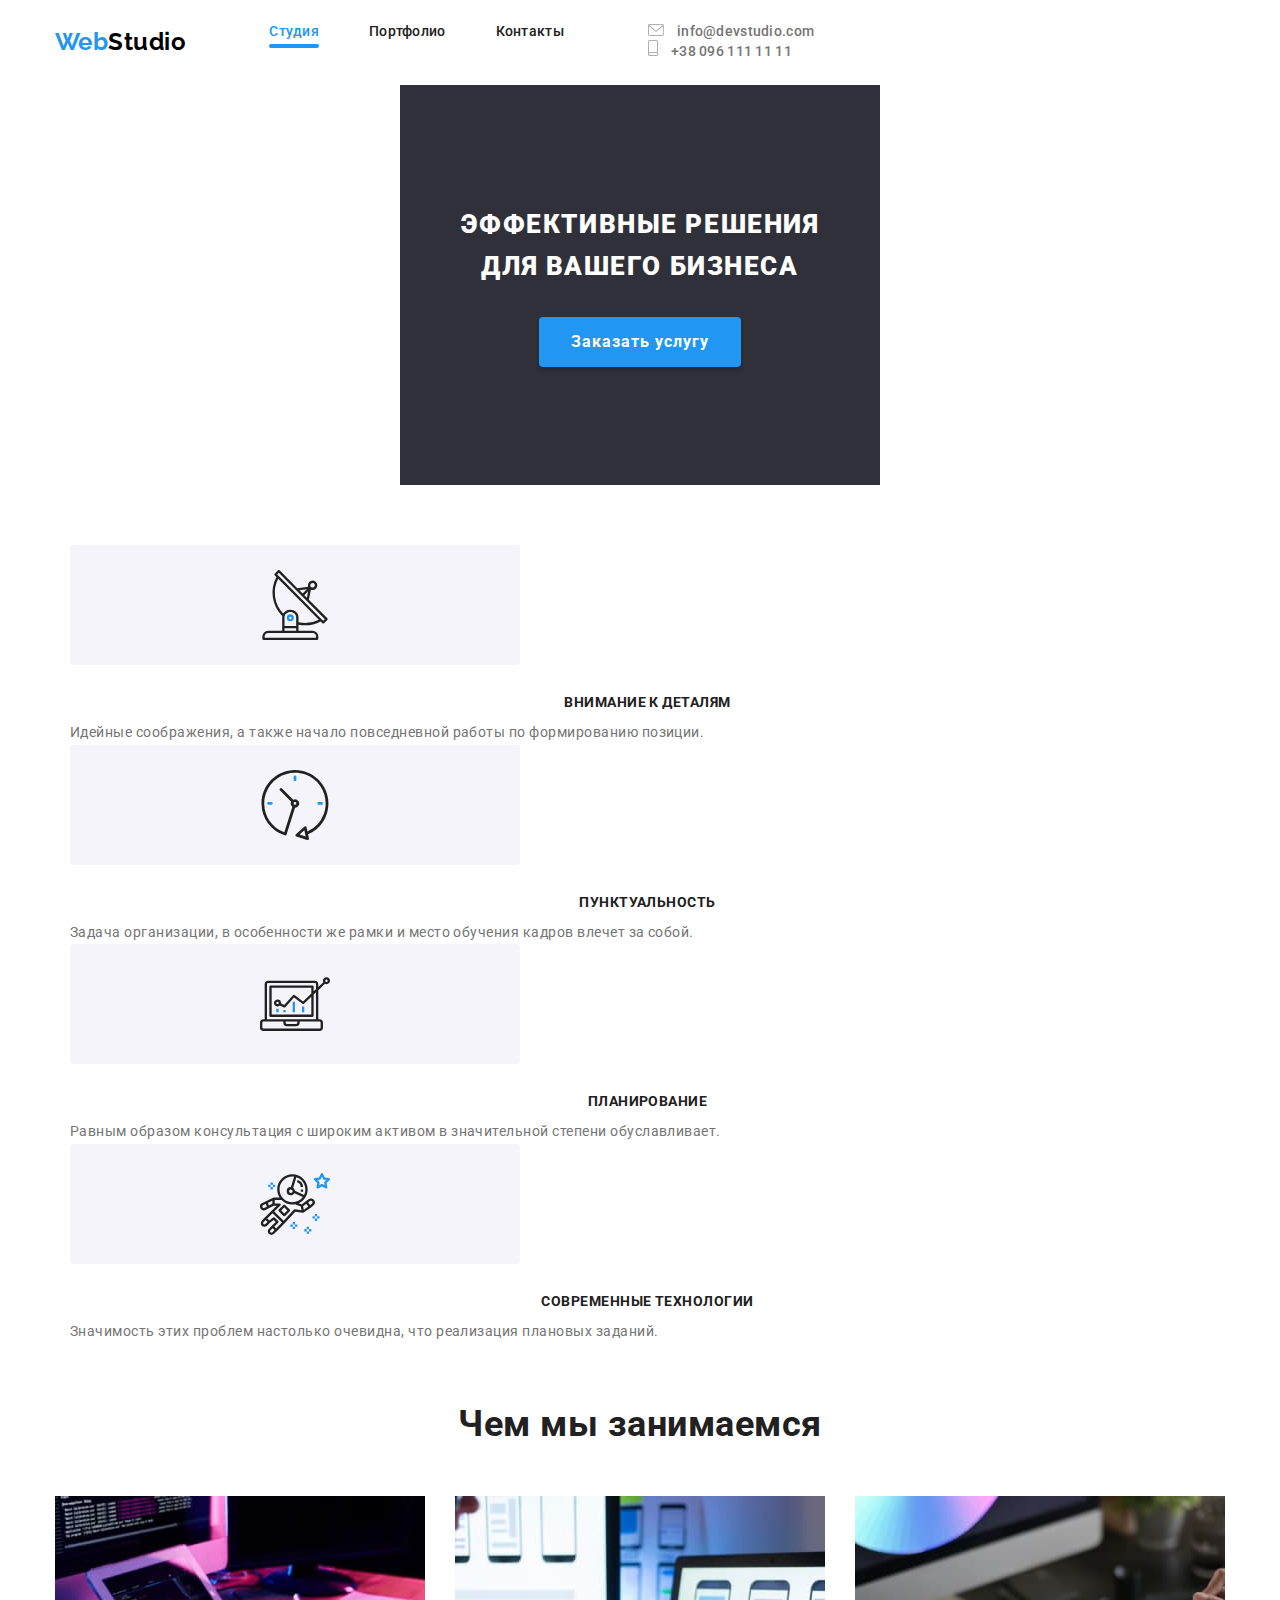
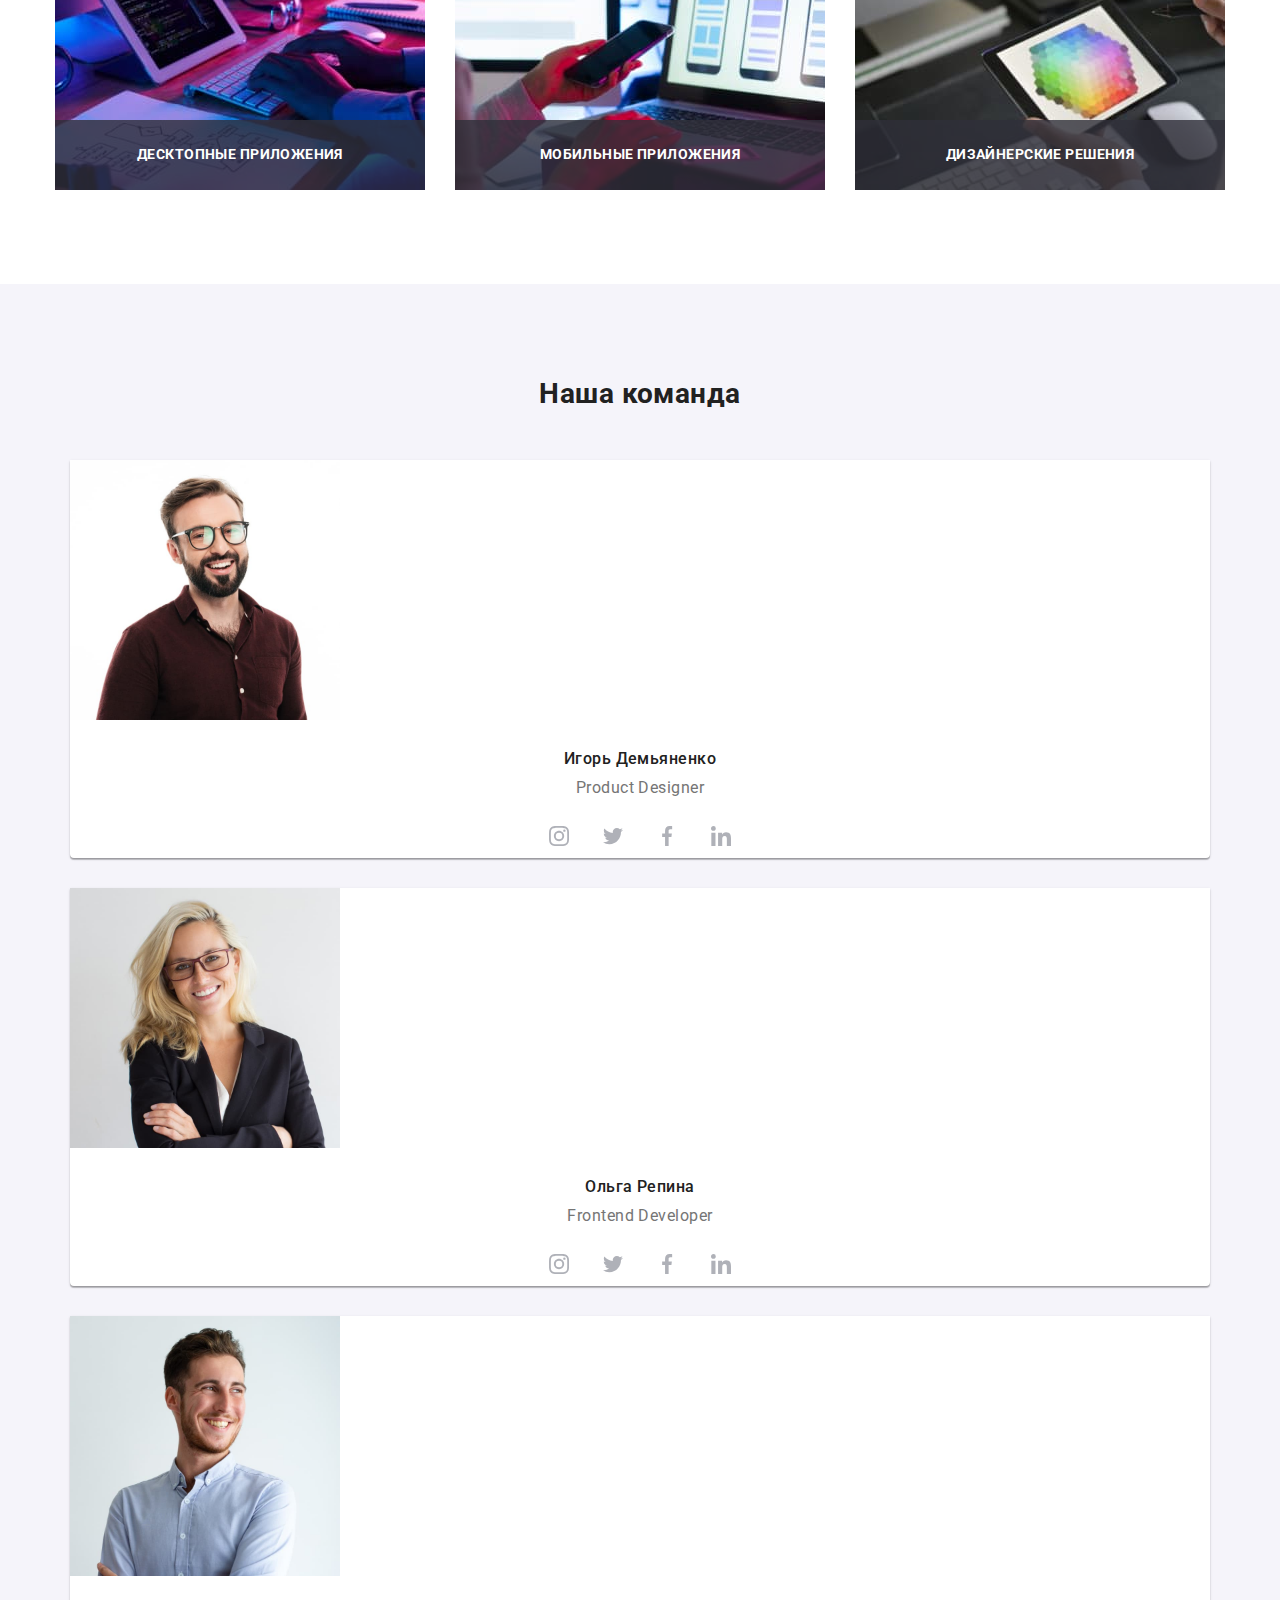
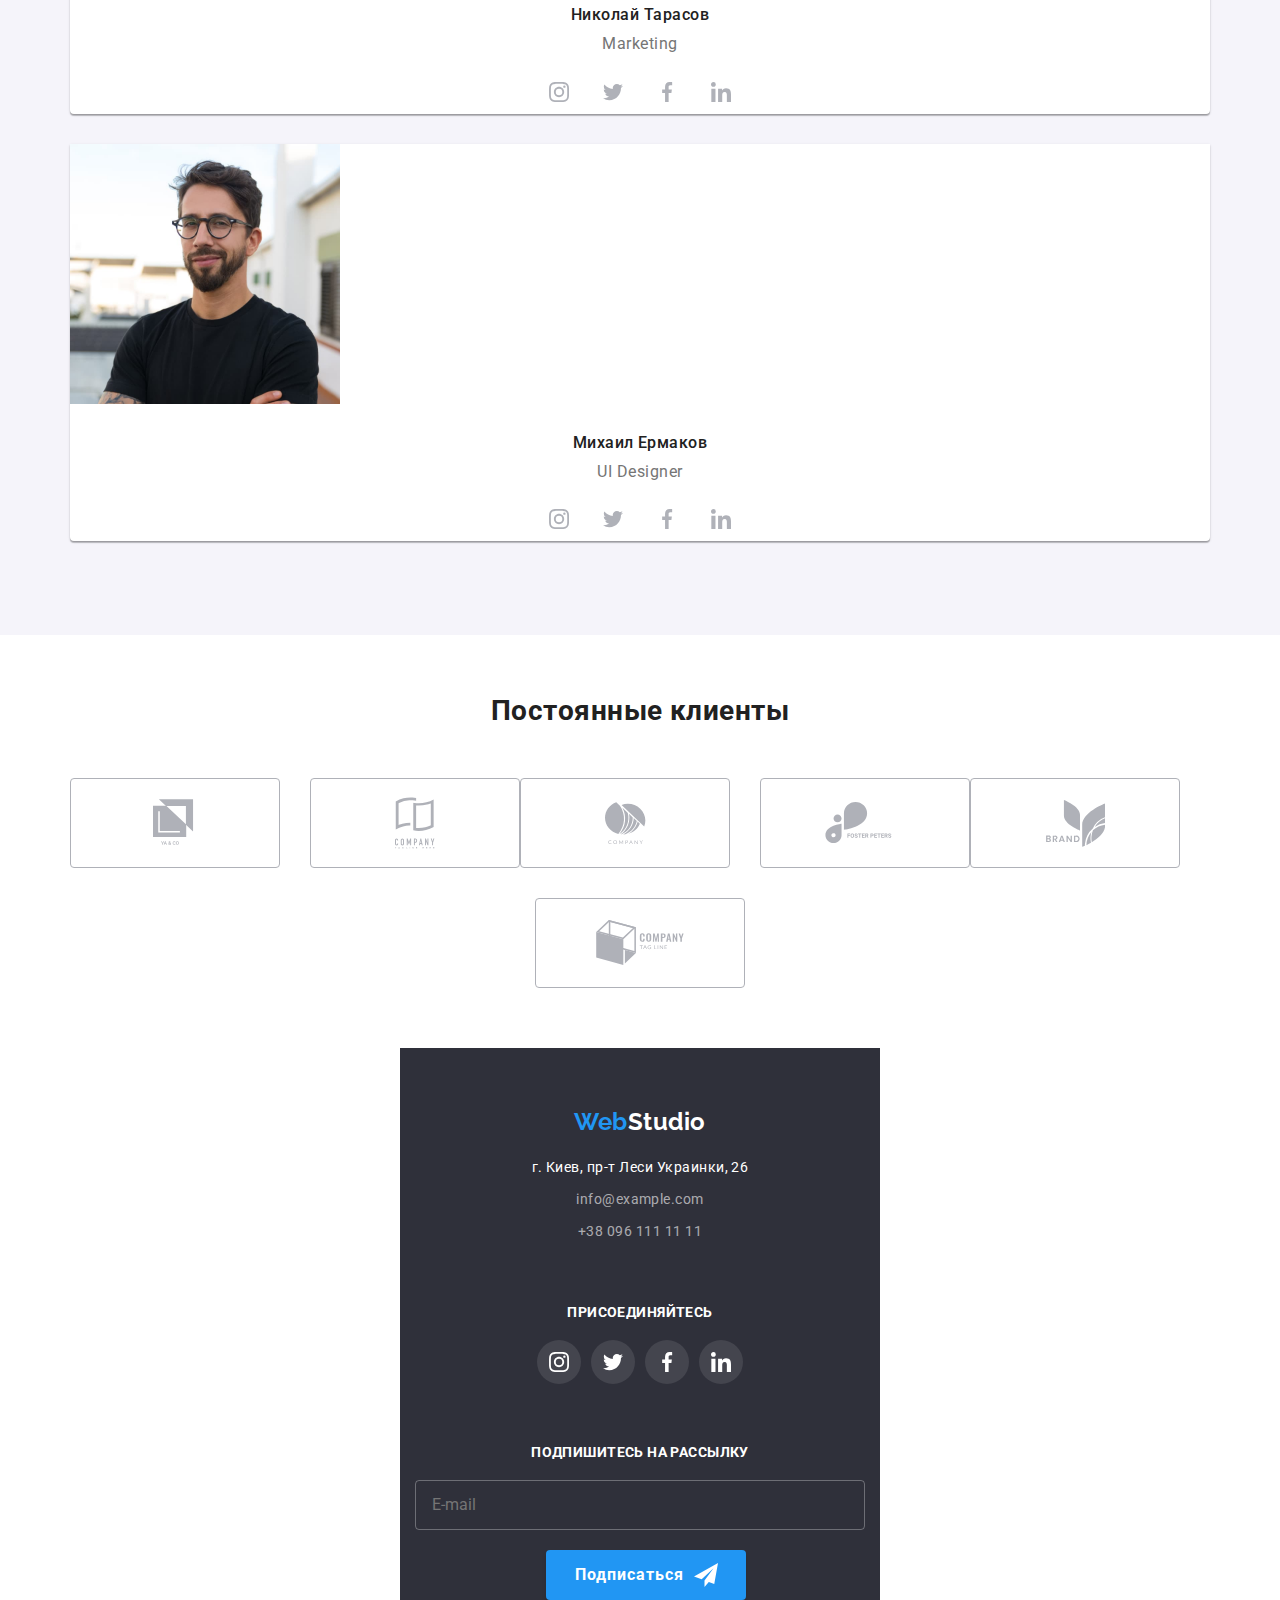
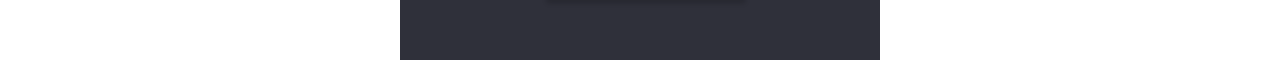
==== commit b1ffb56b: "3" ====
--- a/index.html
+++ b/index.html
@@ -3,7 +3,7 @@
 
 <head>
   <meta charset="UTF-8" />
-  <meta name="viewport" content="width=device-width, initial-scale=1.0" />
+  <meta name="viewport" content="width=device-width, initial-scale=1.0">
   <title>Студия</title>
   <link href="https://fonts.googleapis.com/css2?family=Raleway:wght@700&family=Roboto:wght@400;500;700;900&display=swap"
     rel="stylesheet" />
@@ -19,7 +19,7 @@
 
         <a href="./index.html" class="header-logo" lang="en">
           <span class="logo">Web</span>Studio</a>
-        <button type="button" class="menu-button is-open" aria-expanded="false" aria-expanded="false" data-menu-button>
+        <button type="button" class="menu-button" aria-expanded="false" aria-controls="menu-container" data-menu-button>
           <svg width="40" height="40" aria-label="Переключатель мобильного меню">
             <use class="icon-cross" href="./img/mobile-sprite.svg#cross"></use>
             <use class="icon-menu" href="./img/mobile-sprite.svg#menu"></use>
--- a/css/main.min.css
+++ b/css/main.min.css
@@ -1,2 +1,2 @@
-*,*::before,*::after{margin:0;padding:0}body{background-color:#fff;color:#757575;font-family:Roboto, sans-serif;letter-spacing:0.03em;font-style:normal}.list{list-style:none}.link{text-decoration:none}.address{font-style:normal}img{display:block}.page-header{position:relative;padding-top:16px;padding-bottom:16px;padding-left:15px;border-bottom:1px solid #ececec}.main-nav{display:flex;align-items:center}.logo{color:#2196f3;text-decoration:none}.header-logo{color:#000000;text-decoration:none;font-family:Raleway, sans-serif;font-weight:700;font-size:24px;line-height:1.16;margin-right:276px}.menu-button{display:inline-flex;margin:0;padding:0;border:none;background-color:inherit;transition:fill 250ms cubic-bezier(0.4, 0, 0.2, 1)}.menu-button .icon-cross{display:none}.menu-button.is-open .icon-cross{display:block}.menu-button.is-open .icon-menu{display:none}.menu-button:hover,.menu-button:focus{fill:#2196f3}.menu-container{display:none;background-color:#fff;position:absolute;top:100%;left:0;width:100%;border-top:1px solid #ececec;text-align:center;padding-top:60px;padding-bottom:60px;padding-left:140px;padding-right:140px;box-shadow:0px 4px 8px rgba(0,0,0,0.04),0px 2px 4px rgba(0,0,0,0.08),0px 1px 3px rgba(0,0,0,0.16)}.menu-container.is-open{display:block}.site-nav{list-style-type:none;letter-spacing:0.02em;font-weight:500;font-size:14px;line-height:1.14}.site-nav .item{margin-bottom:40px}.site-nav .item:last-child{margin-bottom:60px}.site-nav .link{display:block;transition:color 250ms cubic-bezier(0.4, 0, 0.2, 1);color:#212121;text-decoration:none}.site-nav .link:hover,.site-nav .link:focus{color:#2196f3}.current-link{display:inline-block;position:relative;transition:color 250ms cubic-bezier(0.4, 0, 0.2, 1);color:#2196f3;text-decoration:none}.current-link:hover,.current-link:focus{color:#2196f3}.current-link::after{display:block;content:'';position:absolute;bottom:-8px;background-color:#2196f3;width:100%;height:4px;text-align:center;border-radius:2px}.contacts{list-style-type:none;letter-spacing:0.02em;font-weight:500;font-size:14px;line-height:1.14;list-style:none}.contacts .link{color:#757575;text-decoration:none;font-style:normal;transition:color 250ms cubic-bezier(0.4, 0, 0.2, 1)}.contacts .link:hover,.contacts .link:focus{color:#2196f3}.contacts-list:last-child{margin-bottom:0px}.contacts-list{margin-bottom:16px}.icon-contacts-envelope{margin-right:10px;width:16px;height:12px;border:none;fill:#afb1b8;transition:fill 250ms cubic-bezier(0.4, 0, 0.2, 1)}.icon-contacts-smartphone{margin-right:10px;width:10px;height:16px;fill:#afb1b8;transition:fill 250ms cubic-bezier(0.4, 0, 0.2, 1)}.link:hover .icon-contacts-envelope,.link:focus .icon-contacts-envelope{fill:#2196f3}.link:hover .icon-contacts-smartphone,.link:focus .icon-contacts-smartphone{fill:#2196f3}.container-hero{width:480px;height:400px;margin-left:auto;margin-right:auto;background-color:#2f303a;text-align:center}.hero-button{font-style:normal;font-weight:700;font-size:16px;line-height:1.875;background-color:#2196f3;color:#fff;letter-spacing:0.06em;box-shadow:0px 4px 4px rgba(0,0,0,0.15);border-radius:4px;padding:10px 32px;border:0px;min-width:136px;min-height:30px}.hero-title{color:#fff;letter-spacing:0.06em;font-size:26px;line-height:1.62;font-weight:900;text-align:center;text-transform:uppercase;padding-top:118px;padding-left:60px;padding-right:60px;margin-bottom:30px}.backdrop{position:fixed;background-color:rgba(0,0,0,0.2);width:100%;height:100%;top:0;left:0;overflow-y:scroll;opacity:1;transition:opacity 250ms cubic-bezier(0.4, 0, 0.2, 1)}.backdrop.is-hidden{opacity:0;pointer-events:none}.backdrop.is-hidden .modal{transform:translate(-50%, -50%) scale(0.7)}.modal{position:absolute;width:450px;height:609px;background-color:#ffffff;top:50%;left:50%;transform:translate(-50%, -50%) scale(1);transition:transform 250ms cubic-bezier(0.4, 0, 0.2, 1);box-shadow:0px 1px 3px rgba(0,0,0,0.12),0px 1px 1px rgba(0,0,0,0.14),0px 2px 1px rgba(0,0,0,0.2);border-radius:4px}.modal-title{color:#212121;font-weight:700;font-size:20px;line-height:1.5;text-align:center;padding-top:40px;margin-bottom:12px;padding-left:40px;padding-right:40px}.modal-form{padding-left:40px;padding-right:40px}.modal-form-input{display:block;width:100%;height:40px;border:1px solid rgba(33,33,33,0.2);padding-left:42px;border-radius:4px;transition:border 250ms cubic-bezier(0.4, 0, 0.2, 1)}.modal-form-input:focus{outline:none;border:1px solid #2196f3}.modal-form-input:hover{cursor:pointer}.modal-form-input:focus ~ .icon-modal{fill:#2196f3}.btn-modal{position:absolute;width:0px;height:0px;left:91%;border:none;cursor:pointer}.btn-modal:hover,.btn-modal:focus{fill:#2196f3}.circle-modal{position:absolute;top:8px;left:4px;display:inline-block;width:30px;height:30px;border-radius:50%;border:1px solid rgba(0,0,0,0.1)}.btn-svg{position:absolute;width:11px;height:11px;top:50%;left:50%;transform:translate(-50%, -50%);transition:fill 250ms cubic-bezier(0.4, 0, 0.2, 1)}.label-form{font-weight:400;font-size:12px;line-height:1.16;cursor:pointer}.icon-modal{position:absolute;bottom:11px;width:18px;height:18px;left:12px;transition:fill 250ms cubic-bezier(0.4, 0, 0.2, 1)}.div-input{position:relative;margin-bottom:10px}.comment-message{width:100%;height:120px;padding-top:12px;padding-bottom:12px;padding-left:16px;padding-right:16px;resize:none;border:1px solid rgba(33,33,33,0.2);border-radius:4px;transition:border 250ms cubic-bezier(0.4, 0, 0.2, 1);font-size:14px}.comment-message::placeholder{color:rgba(117,117,117,0.5);font-size:14px}.comment-message:focus{outline:none;border:1px solid #2196f3}.comment-message:hover{cursor:pointer}.field{display:flex;justify-content:center;margin-top:20px;align-items:center}.chekbox{position:absolute;width:1px;height:1px;margin:-1px;border:0;padding:0;clip:rect(0 0 0 0);overflow:hidden;transition:background-image 1000ms cubic-bezier(0.4, 0, 0.2, 1)}.chekbox:checked+.icon-chekbox{border-color:transparent;background-color:#2196f3;background-image:url("../img/check.svg");background-size:contain;background-origin:border-box}.label-modal{font-weight:400;font-size:11px;line-height:1.16;margin-left:8px}.icon-chekbox{display:inline-block;width:15px;height:15px;border:2px solid #000000;border-radius:2px}.submit-button{font-weight:700;font-size:16px;line-height:1.875;background-color:#2196f3;color:#fff;letter-spacing:0.06em;box-shadow:0px 4px 4px rgba(0,0,0,0.15);border-radius:4px;padding-top:10px;padding-right:55px;padding-bottom:10px;padding-left:56px;border:0px;min-width:136px;min-height:30px;cursor:pointer}.div-submit{display:flex;justify-content:center;margin-top:30px}.features{padding-top:60px;padding-bottom:60px}.features-title{color:#212121;font-weight:700;font-size:14px;line-height:1.14;text-transform:uppercase;padding-top:30px;margin-bottom:10px;text-align:center}.features-text{font-weight:400;font-size:14px;line-height:1.7}.features-list{list-style-type:none;display:block}.features-item{padding-left:15px}.features-item.antenna::before{display:block;content:'';width:450px;height:120px;background-color:#f5f4fa;border-radius:4px;background-image:url(../img/features/antenna.svg);background-repeat:no-repeat;background-position:center}.features-item.clock::before{display:block;content:'';width:450px;height:120px;background-color:#f5f4fa;border-radius:4px;background-image:url(../img/features/clock.svg);background-repeat:no-repeat;background-position:center}.features-item.diagram::before{display:block;content:'';width:450px;height:120px;background-color:#f5f4fa;border-radius:4px;background-image:url(../img/features/diagram.svg);background-repeat:no-repeat;background-position:center}.features-item.astronaut::before{display:block;content:'';width:450px;height:120px;background-color:#f5f4fa;border-radius:4px;background-image:url(../img/features/astronaut.svg);background-repeat:no-repeat;background-position:center}@media screen and (max-width: 1199px){.work{display:none}}@media screen and (min-width: 1200px){.work{padding-bottom:94px}.work-list{display:flex;list-style-type:none}.work-item{margin-right:30px;position:relative}.work-item:last-child{margin-right:0px}.work-title{color:#212121;font-weight:700;font-size:36px;line-height:1.16;text-align:center;margin-bottom:50px}.label{position:absolute;display:flex;align-items:center;justify-content:center;bottom:0%;height:70px;width:370px;background-color:rgba(47,48,58,0.8);color:#fff;font-style:normal;font-weight:700;font-size:14px;line-height:1.14;letter-spacing:0.03em;text-transform:uppercase}}.team{padding-bottom:94px;background-color:#f5f4fa}.team-title{color:#212121;font-weight:700;font-size:28px;line-height:1.17;text-align:center;padding-top:94px;margin-bottom:50px}.team-list{list-style-type:none}.team-item{margin-right:15px;margin-left:15px;margin-bottom:30px;background-color:#ffffff;border-radius:0px 0px 4px 4px;box-shadow:0px 1px 3px rgba(0,0,0,0.12),0px 1px 1px rgba(0,0,0,0.14),0px 2px 1px rgba(0,0,0,0.2)}.team-item:last-child{margin-bottom:0px}.team-name{font-weight:500;font-size:16px;line-height:1.18;text-align:center;color:#212121;margin-top:30px;margin-bottom:10px}.team-profession{color:#757575;font-weight:400;font-size:16px;line-height:1.18;text-align:center}.icon-team-list{display:flex;flex-wrap:wrap;list-style:none;justify-content:center;margin-top:16px}.icon-team-item:not(:last-child){margin-right:10px}.icon-social{width:20px;height:20px;fill:#afb1b8;transition:fill 250ms cubic-bezier(0.4, 0, 0.2, 1)}.social-link{display:flex;align-items:center;justify-content:center;width:44px;height:44px;border-radius:50%;transition:background-color 250ms cubic-bezier(0.4, 0, 0.2, 1)}.social-link:hover,.social-link:focus{background-color:#2196f3}.social-link:hover .icon-social,.social-link:focus .icon-social{fill:#fff}.clients-title{color:#212121;font-weight:700;font-size:28px;line-height:1.17;text-align:center;padding-top:60px;margin-bottom:50px}.clients-list{list-style-type:none;display:flex;flex-wrap:wrap;padding-bottom:60px;justify-content:center}.clients-list-item:nth-child(-n+4){margin-bottom:30px}.clients-list-item:nth-child(odd){margin-right:30px}.icon-clients-link{display:flex;width:210px;height:90px;justify-content:center;align-items:center;border:1px solid #afb1b8;border-radius:4px;transition:border 250ms cubic-bezier(0.4, 0, 0.2, 1)}.icon-clients-link:hover,.icon-clients-link:focus{border:1px solid #2196f3}.icon-clients-link:hover .icon-clients-logo1,.icon-clients-link:focus .icon-clients-logo1{fill:#2196f3}.icon-clients-link:hover .icon-clients-logo2,.icon-clients-link:focus .icon-clients-logo2{fill:#2196f3}.icon-clients-link:hover .icon-clients-logo3,.icon-clients-link:focus .icon-clients-logo3{fill:#2196f3}.icon-clients-link:hover .icon-clients-logo4,.icon-clients-link:focus .icon-clients-logo4{fill:#2196f3}.icon-clients-link:hover .icon-clients-logo5,.icon-clients-link:focus .icon-clients-logo5{fill:#2196f3}.icon-clients-link:hover .icon-clients-logo6,.icon-clients-link:focus .icon-clients-logo6{fill:#2196f3}.icon-clients-logo1{width:44.27px;height:49.23px;fill:#afb1b8;transition:fill 250ms cubic-bezier(0.4, 0, 0.2, 1)}.icon-clients-logo2{width:40px;height:52px;fill:#afb1b8;transition:fill 250ms cubic-bezier(0.4, 0, 0.2, 1)}.icon-clients-logo3{width:41px;height:42.6px;fill:#afb1b8;transition:fill 250ms cubic-bezier(0.4, 0, 0.2, 1)}.icon-clients-logo4{width:79.66px;height:42.02px;fill:#afb1b8;transition:fill 250ms cubic-bezier(0.4, 0, 0.2, 1)}.icon-clients-logo5{width:59px;height:47px;fill:#afb1b8;transition:fill 250ms cubic-bezier(0.4, 0, 0.2, 1)}.icon-clients-logo6{width:88.48px;height:45.44px;fill:#afb1b8;transition:fill 250ms cubic-bezier(0.4, 0, 0.2, 1)}.footer{display:block;text-align:center;background-color:#2f303a;margin-left:auto;margin-right:auto;width:480px;padding-top:60px;padding-bottom:60px}.footer-list:not(:last-child){margin-bottom:8px}.footer-list:last-child{margin-bottom:60px}.footer-logo{display:block;color:#ffffff;text-decoration:none;font-family:Raleway, sans-serif;font-weight:700;font-size:24px;line-height:1.16;margin-bottom:20px}.footer-title{font-weight:700;font-size:14px;line-height:16px;letter-spacing:0.03em;color:#fff;margin-bottom:20px}.contacts-footer{display:block;list-style-type:none}.contacts-footer .link{list-style-type:none;font-weight:400;font-size:14px;line-height:1.71;color:rgba(255,255,255,0.6);text-decoration:none;font-style:normal;transition:color 250ms cubic-bezier(0.4, 0, 0.2, 1)}.contacts-footer .link-adress{list-style-type:none;font-weight:400;font-size:14px;line-height:1.71;color:#fff;text-decoration:none;font-style:normal;transition:color 250ms cubic-bezier(0.4, 0, 0.2, 1)}.contacts-footer .link:hover,.contacts-footer .link:focus,.contacts-footer .link-adress:hover,.contacts-footer .link-adress:focus{color:#2196f3}.logo-web{color:#2196f3;text-decoration:none}.footer-icon{width:20px;height:20px;fill:#fff}.footer-icon-item:not(:last-child){margin-right:10px}.footer-icon-link:hover,.footer-icon-link:focus{background-color:#2196f3}.footer-icon-link{display:flex;justify-content:center;align-items:center;border-radius:50%;width:44px;height:44px;background-color:rgba(255,255,255,0.1);transition:background-color 250ms cubic-bezier(0.4, 0, 0.2, 1)}.footer-icon-list{list-style:none;display:flex;justify-content:center;margin-bottom:60px}.mailing-title{font-weight:700;font-size:14px;line-height:16px;letter-spacing:0.03em;color:#fff;margin-bottom:20px;text-transform:uppercase}.input-mailing{width:450px;height:50px;margin-bottom:20px;padding-left:16px;background-color:rgba(0,0,0,0);border:1px solid rgba(255,255,255,0.3);border-radius:4px;color:rgba(255,255,255,0.6)}.input-mailing:focus{outline:none}.button-mailing{position:relative;font-weight:700;font-size:16px;line-height:1.875;background-color:#2196f3;color:#fff;letter-spacing:0.06em;box-shadow:0px 4px 4px rgba(0,0,0,0.15);border-radius:4px;padding-right:33px;border:0px;width:200px;height:50px;margin-left:12px}.mailing-icon{position:absolute;width:24px;height:24px;top:50%;right:16px;transform:translate(-50%, -50%)}
+*,*::before,*::after{margin:0;padding:0}body{background-color:#fff;color:#757575;font-family:Roboto, sans-serif;letter-spacing:0.03em;font-style:normal}.list{list-style:none}.link{text-decoration:none}.address{font-style:normal}img{display:block}.container{padding-right:15px;padding-left:15px}@media screen and (min-width: 480px){.container{width:480px;margin:0 auto}}@media screen and (min-width: 768px){.container{width:768px}}@media screen and (min-width: 1200px){.container{width:1200px}}.page-header{position:relative}@media screen and (max-width: 767px){.page-header{padding-top:10px;padding-bottom:10px;border-bottom:1px solid #ececec}}@media screen and (min-width: 768px){.page-header{padding-top:21px;padding-bottom:21px}}@media screen and (min-width: 1200px){.page-header{padding-bottom:25px;padding-top:24px}}.header-logo{color:#000000;text-decoration:none;font-family:Raleway, sans-serif;font-weight:700;font-size:24px;line-height:1.16}@media screen and (max-width: 767px){.header-logo{margin-right:276px}}.main-nav{display:flex;align-items:center}.menu-button{display:inline-flex;margin:0;padding:0;border:none;background-color:inherit;transition:fill 250ms cubic-bezier(0.4, 0, 0.2, 1)}.menu-button .icon-cross{display:none}.menu-button.is-open .icon-cross{display:block}.menu-button.is-open .icon-menu{display:none}.menu-button:hover,.menu-button:focus{fill:#2196f3}@media screen and (min-width: 767px){.menu-button{display:none}}.logo{color:#2196f3;text-decoration:none}@media screen and (max-width: 767px){.menu-container{display:none;position:absolute;background-color:#fff;top:100%;left:0;width:100%;border-top:1px solid #ececec;text-align:center;padding-top:60px;padding-bottom:60px;padding-left:140px;padding-right:140px;box-shadow:0px 4px 8px rgba(0,0,0,0.04),0px 2px 4px rgba(0,0,0,0.08),0px 1px 3px rgba(0,0,0,0.16)}.menu-container.is-open{display:block}}@media screen and (min-width: 768px){.menu-container{display:flex}}.site-nav{list-style-type:none;letter-spacing:0.02em;font-weight:500;font-size:14px;line-height:1.14}.site-nav .link{display:block;transition:color 250ms cubic-bezier(0.4, 0, 0.2, 1);color:#212121;text-decoration:none}.site-nav .link:hover,.site-nav .link:focus{color:#2196f3}@media screen and (max-width: 767px){.site-nav .item{margin-bottom:40px}.site-nav .item:last-child{margin-bottom:60px}}@media screen and (min-width: 768px){.site-nav{display:inline-flex;margin-left:83px;margin-right:84px}.site-nav .item:not(:last-child){margin-right:50px}}.current-link{display:inline-block;position:relative;transition:color 250ms cubic-bezier(0.4, 0, 0.2, 1);color:#2196f3;text-decoration:none}.current-link:hover,.current-link:focus{color:#2196f3}.current-link::after{display:block;content:'';position:absolute;bottom:-8px;background-color:#2196f3;width:100%;height:4px;text-align:center;border-radius:2px}.contacts{list-style-type:none;letter-spacing:0.02em;font-weight:500;font-size:14px;line-height:1.14;list-style:none}.contacts .link{color:#757575;text-decoration:none;font-style:normal;transition:color 250ms cubic-bezier(0.4, 0, 0.2, 1)}.contacts .link:hover,.contacts .link:focus{color:#2196f3}@media screen and (min-width: 480px) and (max-width: 767px){.contacts-list:last-child{margin-bottom:0px}.contacts-list{margin-bottom:16px;font-size:12px;font-size:18px;line-height:1.16}}@media screen and (max-width: 1199px){.contacts{display:block}.contacts-list{font-size:12px;line-height:1.14}}.icon-contacts-envelope{margin-right:10px;width:16px;height:12px;border:none;fill:#afb1b8;transition:fill 250ms cubic-bezier(0.4, 0, 0.2, 1)}@media screen and (min-width: 768px) and (max-width: 1199px){.icon-contacts-envelope{margin-right:8px;width:14px;height:10px}}.icon-contacts-smartphone{margin-right:10px;width:10px;height:16px;fill:#afb1b8;transition:fill 250ms cubic-bezier(0.4, 0, 0.2, 1)}@media screen and (min-width: 768px) and (max-width: 1199px){.icon-contacts-smartphone{margin-right:8px;width:10px;height:14px}}.link:hover .icon-contacts-envelope,.link:focus .icon-contacts-envelope{fill:#2196f3}.link:hover .icon-contacts-smartphone,.link:focus .icon-contacts-smartphone{fill:#2196f3}.container-hero{width:480px;height:400px;margin-left:auto;margin-right:auto;background-color:#2f303a;text-align:center}.hero-button{font-style:normal;font-weight:700;font-size:16px;line-height:1.875;background-color:#2196f3;color:#fff;letter-spacing:0.06em;box-shadow:0px 4px 4px rgba(0,0,0,0.15);border-radius:4px;padding:10px 32px;border:0px;min-width:136px;min-height:30px}.hero-title{color:#fff;letter-spacing:0.06em;font-size:26px;line-height:1.62;font-weight:900;text-align:center;text-transform:uppercase;padding-top:118px;padding-left:60px;padding-right:60px;margin-bottom:30px}.backdrop{position:fixed;background-color:rgba(0,0,0,0.2);width:100%;height:100%;top:0;left:0;overflow-y:scroll;opacity:1;transition:opacity 250ms cubic-bezier(0.4, 0, 0.2, 1)}.backdrop.is-hidden{opacity:0;pointer-events:none}.backdrop.is-hidden .modal{transform:translate(-50%, -50%) scale(0.7)}.modal{position:absolute;width:450px;height:609px;background-color:#ffffff;top:50%;left:50%;transform:translate(-50%, -50%) scale(1);transition:transform 250ms cubic-bezier(0.4, 0, 0.2, 1);box-shadow:0px 1px 3px rgba(0,0,0,0.12),0px 1px 1px rgba(0,0,0,0.14),0px 2px 1px rgba(0,0,0,0.2);border-radius:4px}.modal-title{color:#212121;font-weight:700;font-size:20px;line-height:1.5;text-align:center;padding-top:40px;margin-bottom:12px;padding-left:40px;padding-right:40px}.modal-form{padding-left:40px;padding-right:40px}.modal-form-input{display:block;width:100%;height:40px;border:1px solid rgba(33,33,33,0.2);padding-left:42px;border-radius:4px;transition:border 250ms cubic-bezier(0.4, 0, 0.2, 1)}.modal-form-input:focus{outline:none;border:1px solid #2196f3}.modal-form-input:hover{cursor:pointer}.modal-form-input:focus ~ .icon-modal{fill:#2196f3}.btn-modal{position:absolute;width:0px;height:0px;left:91%;border:none;cursor:pointer}.btn-modal:hover,.btn-modal:focus{fill:#2196f3}.circle-modal{position:absolute;top:8px;left:4px;display:inline-block;width:30px;height:30px;border-radius:50%;border:1px solid rgba(0,0,0,0.1)}.btn-svg{position:absolute;width:11px;height:11px;top:50%;left:50%;transform:translate(-50%, -50%);transition:fill 250ms cubic-bezier(0.4, 0, 0.2, 1)}.label-form{font-weight:400;font-size:12px;line-height:1.16;cursor:pointer}.icon-modal{position:absolute;bottom:11px;width:18px;height:18px;left:12px;transition:fill 250ms cubic-bezier(0.4, 0, 0.2, 1)}.div-input{position:relative;margin-bottom:10px}.comment-message{width:100%;height:120px;padding-top:12px;padding-bottom:12px;padding-left:16px;padding-right:16px;resize:none;border:1px solid rgba(33,33,33,0.2);border-radius:4px;transition:border 250ms cubic-bezier(0.4, 0, 0.2, 1);font-size:14px}.comment-message::placeholder{color:rgba(117,117,117,0.5);font-size:14px}.comment-message:focus{outline:none;border:1px solid #2196f3}.comment-message:hover{cursor:pointer}.field{display:flex;justify-content:center;margin-top:20px;align-items:center}.chekbox{position:absolute;width:1px;height:1px;margin:-1px;border:0;padding:0;clip:rect(0 0 0 0);overflow:hidden;transition:background-image 1000ms cubic-bezier(0.4, 0, 0.2, 1)}.chekbox:checked+.icon-chekbox{border-color:transparent;background-color:#2196f3;background-image:url("../img/check.svg");background-size:contain;background-origin:border-box}.label-modal{font-weight:400;font-size:11px;line-height:1.16;margin-left:8px}.icon-chekbox{display:inline-block;width:15px;height:15px;border:2px solid #000000;border-radius:2px}.submit-button{font-weight:700;font-size:16px;line-height:1.875;background-color:#2196f3;color:#fff;letter-spacing:0.06em;box-shadow:0px 4px 4px rgba(0,0,0,0.15);border-radius:4px;padding-top:10px;padding-right:55px;padding-bottom:10px;padding-left:56px;border:0px;min-width:136px;min-height:30px;cursor:pointer}.div-submit{display:flex;justify-content:center;margin-top:30px}.features{padding-top:60px;padding-bottom:60px}.features-title{color:#212121;font-weight:700;font-size:14px;line-height:1.14;text-transform:uppercase;padding-top:30px;margin-bottom:10px;text-align:center}.features-text{font-weight:400;font-size:14px;line-height:1.7}.features-list{list-style-type:none;display:block}.features-item{padding-left:15px}.features-item.antenna::before{display:block;content:'';width:450px;height:120px;background-color:#f5f4fa;border-radius:4px;background-image:url(../img/features/antenna.svg);background-repeat:no-repeat;background-position:center}.features-item.clock::before{display:block;content:'';width:450px;height:120px;background-color:#f5f4fa;border-radius:4px;background-image:url(../img/features/clock.svg);background-repeat:no-repeat;background-position:center}.features-item.diagram::before{display:block;content:'';width:450px;height:120px;background-color:#f5f4fa;border-radius:4px;background-image:url(../img/features/diagram.svg);background-repeat:no-repeat;background-position:center}.features-item.astronaut::before{display:block;content:'';width:450px;height:120px;background-color:#f5f4fa;border-radius:4px;background-image:url(../img/features/astronaut.svg);background-repeat:no-repeat;background-position:center}@media screen and (max-width: 1199px){.work{display:none}}@media screen and (min-width: 1200px){.work{padding-bottom:94px}.work-list{display:flex;list-style-type:none}.work-item{margin-right:30px;position:relative}.work-item:last-child{margin-right:0px}.work-title{color:#212121;font-weight:700;font-size:36px;line-height:1.16;text-align:center;margin-bottom:50px}.label{position:absolute;display:flex;align-items:center;justify-content:center;bottom:0%;height:70px;width:370px;background-color:rgba(47,48,58,0.8);color:#fff;font-style:normal;font-weight:700;font-size:14px;line-height:1.14;letter-spacing:0.03em;text-transform:uppercase}}.team{padding-bottom:94px;background-color:#f5f4fa}.team-title{color:#212121;font-weight:700;font-size:28px;line-height:1.17;text-align:center;padding-top:94px;margin-bottom:50px}.team-list{list-style-type:none}.team-item{margin-right:15px;margin-left:15px;margin-bottom:30px;background-color:#ffffff;border-radius:0px 0px 4px 4px;box-shadow:0px 1px 3px rgba(0,0,0,0.12),0px 1px 1px rgba(0,0,0,0.14),0px 2px 1px rgba(0,0,0,0.2)}.team-item:last-child{margin-bottom:0px}.team-name{font-weight:500;font-size:16px;line-height:1.18;text-align:center;color:#212121;margin-top:30px;margin-bottom:10px}.team-profession{color:#757575;font-weight:400;font-size:16px;line-height:1.18;text-align:center}.icon-team-list{display:flex;flex-wrap:wrap;list-style:none;justify-content:center;margin-top:16px}.icon-team-item:not(:last-child){margin-right:10px}.icon-social{width:20px;height:20px;fill:#afb1b8;transition:fill 250ms cubic-bezier(0.4, 0, 0.2, 1)}.social-link{display:flex;align-items:center;justify-content:center;width:44px;height:44px;border-radius:50%;transition:background-color 250ms cubic-bezier(0.4, 0, 0.2, 1)}.social-link:hover,.social-link:focus{background-color:#2196f3}.social-link:hover .icon-social,.social-link:focus .icon-social{fill:#fff}.clients-title{color:#212121;font-weight:700;font-size:28px;line-height:1.17;text-align:center;padding-top:60px;margin-bottom:50px}.clients-list{list-style-type:none;display:flex;flex-wrap:wrap;padding-bottom:60px;justify-content:center}.clients-list-item:nth-child(-n+4){margin-bottom:30px}.clients-list-item:nth-child(odd){margin-right:30px}.icon-clients-link{display:flex;width:210px;height:90px;justify-content:center;align-items:center;border:1px solid #afb1b8;border-radius:4px;transition:border 250ms cubic-bezier(0.4, 0, 0.2, 1)}.icon-clients-link:hover,.icon-clients-link:focus{border:1px solid #2196f3}.icon-clients-link:hover .icon-clients-logo1,.icon-clients-link:focus .icon-clients-logo1{fill:#2196f3}.icon-clients-link:hover .icon-clients-logo2,.icon-clients-link:focus .icon-clients-logo2{fill:#2196f3}.icon-clients-link:hover .icon-clients-logo3,.icon-clients-link:focus .icon-clients-logo3{fill:#2196f3}.icon-clients-link:hover .icon-clients-logo4,.icon-clients-link:focus .icon-clients-logo4{fill:#2196f3}.icon-clients-link:hover .icon-clients-logo5,.icon-clients-link:focus .icon-clients-logo5{fill:#2196f3}.icon-clients-link:hover .icon-clients-logo6,.icon-clients-link:focus .icon-clients-logo6{fill:#2196f3}.icon-clients-logo1{width:44.27px;height:49.23px;fill:#afb1b8;transition:fill 250ms cubic-bezier(0.4, 0, 0.2, 1)}.icon-clients-logo2{width:40px;height:52px;fill:#afb1b8;transition:fill 250ms cubic-bezier(0.4, 0, 0.2, 1)}.icon-clients-logo3{width:41px;height:42.6px;fill:#afb1b8;transition:fill 250ms cubic-bezier(0.4, 0, 0.2, 1)}.icon-clients-logo4{width:79.66px;height:42.02px;fill:#afb1b8;transition:fill 250ms cubic-bezier(0.4, 0, 0.2, 1)}.icon-clients-logo5{width:59px;height:47px;fill:#afb1b8;transition:fill 250ms cubic-bezier(0.4, 0, 0.2, 1)}.icon-clients-logo6{width:88.48px;height:45.44px;fill:#afb1b8;transition:fill 250ms cubic-bezier(0.4, 0, 0.2, 1)}.footer{display:block;text-align:center;background-color:#2f303a;margin-left:auto;margin-right:auto;width:480px;padding-top:60px;padding-bottom:60px}.footer-list:not(:last-child){margin-bottom:8px}.footer-list:last-child{margin-bottom:60px}.footer-logo{display:block;color:#ffffff;text-decoration:none;font-family:Raleway, sans-serif;font-weight:700;font-size:24px;line-height:1.16;margin-bottom:20px}.footer-title{font-weight:700;font-size:14px;line-height:16px;letter-spacing:0.03em;color:#fff;margin-bottom:20px}.contacts-footer{display:block;list-style-type:none}.contacts-footer .link{list-style-type:none;font-weight:400;font-size:14px;line-height:1.71;color:rgba(255,255,255,0.6);text-decoration:none;font-style:normal;transition:color 250ms cubic-bezier(0.4, 0, 0.2, 1)}.contacts-footer .link-adress{list-style-type:none;font-weight:400;font-size:14px;line-height:1.71;color:#fff;text-decoration:none;font-style:normal;transition:color 250ms cubic-bezier(0.4, 0, 0.2, 1)}.contacts-footer .link:hover,.contacts-footer .link:focus,.contacts-footer .link-adress:hover,.contacts-footer .link-adress:focus{color:#2196f3}.logo-web{color:#2196f3;text-decoration:none}.footer-icon{width:20px;height:20px;fill:#fff}.footer-icon-item:not(:last-child){margin-right:10px}.footer-icon-link:hover,.footer-icon-link:focus{background-color:#2196f3}.footer-icon-link{display:flex;justify-content:center;align-items:center;border-radius:50%;width:44px;height:44px;background-color:rgba(255,255,255,0.1);transition:background-color 250ms cubic-bezier(0.4, 0, 0.2, 1)}.footer-icon-list{list-style:none;display:flex;justify-content:center;margin-bottom:60px}.mailing-title{font-weight:700;font-size:14px;line-height:16px;letter-spacing:0.03em;color:#fff;margin-bottom:20px;text-transform:uppercase}.input-mailing{width:450px;height:50px;margin-bottom:20px;padding-left:16px;background-color:rgba(0,0,0,0);border:1px solid rgba(255,255,255,0.3);border-radius:4px;color:rgba(255,255,255,0.6)}.input-mailing:focus{outline:none}.button-mailing{position:relative;font-weight:700;font-size:16px;line-height:1.875;background-color:#2196f3;color:#fff;letter-spacing:0.06em;box-shadow:0px 4px 4px rgba(0,0,0,0.15);border-radius:4px;padding-right:33px;border:0px;width:200px;height:50px;margin-left:12px}.mailing-icon{position:absolute;width:24px;height:24px;top:50%;right:16px;transform:translate(-50%, -50%)}
 /*# sourceMappingURL=main.min.css.map */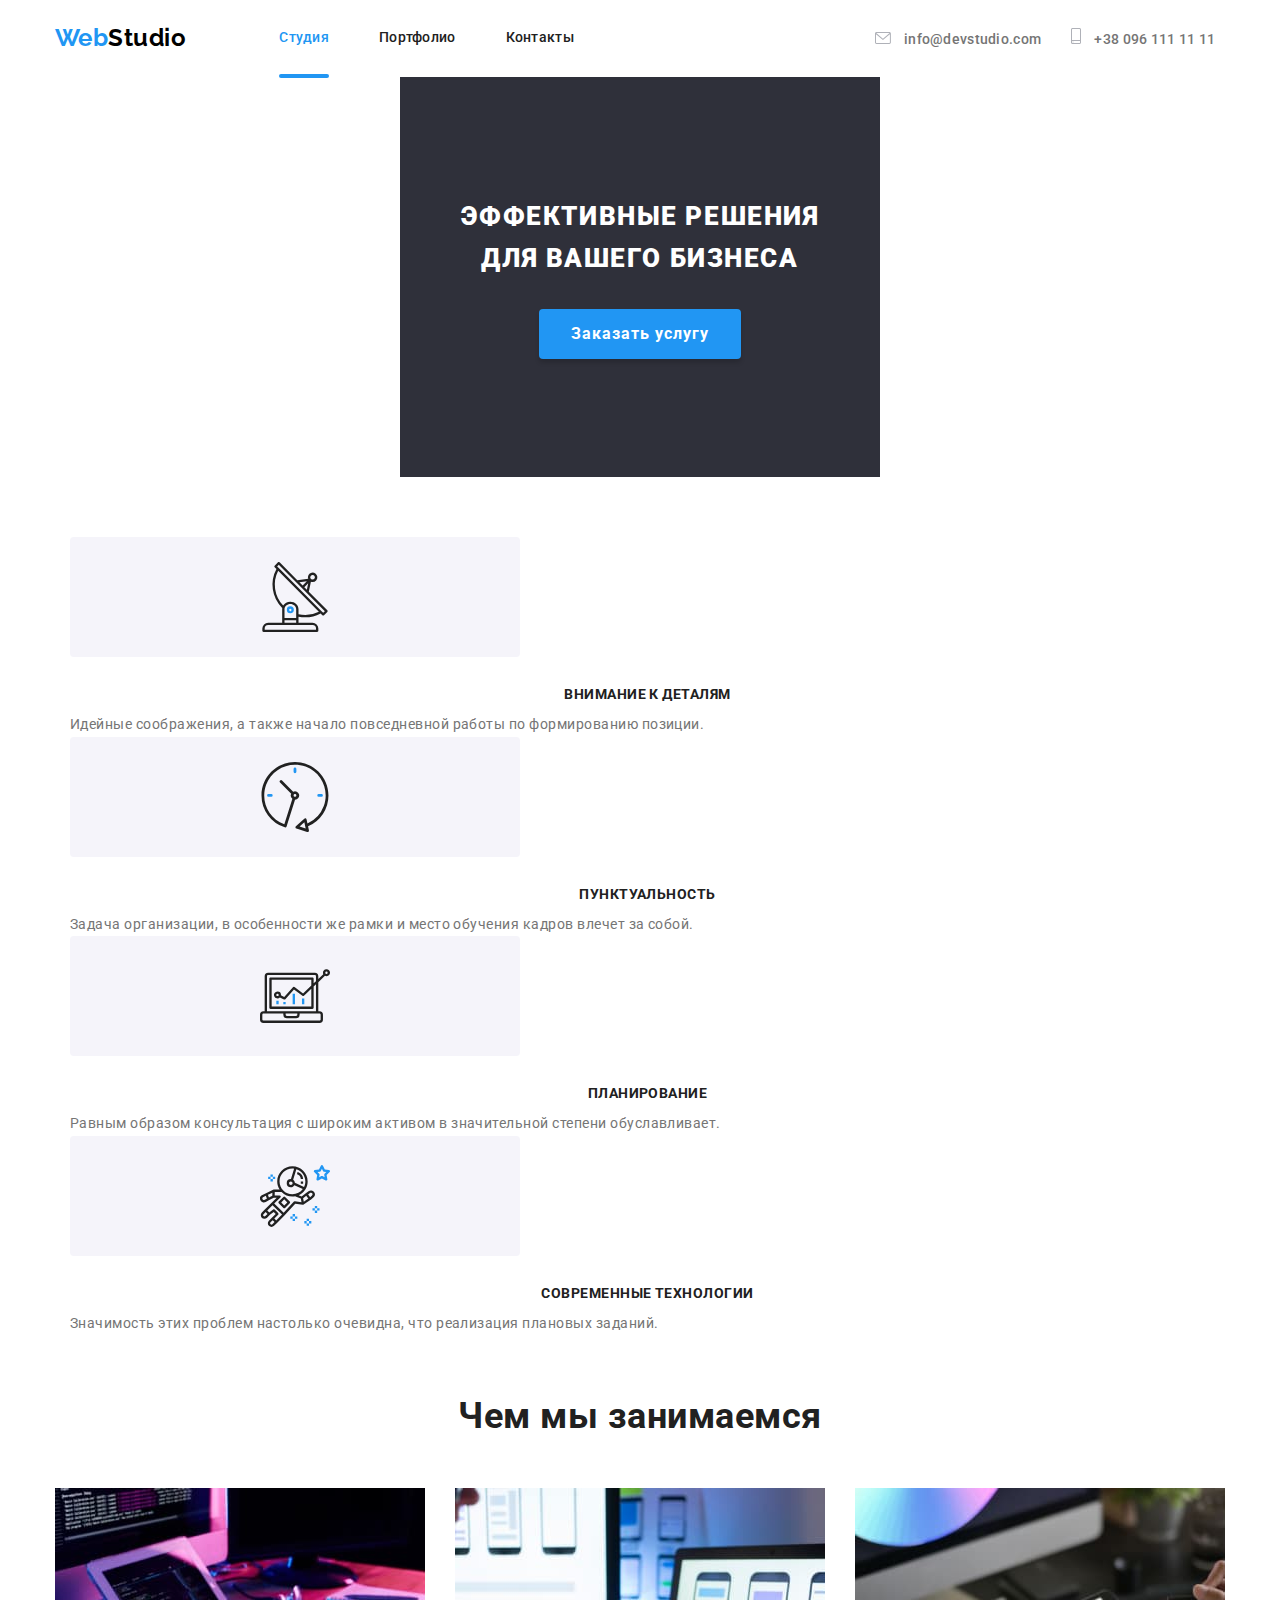
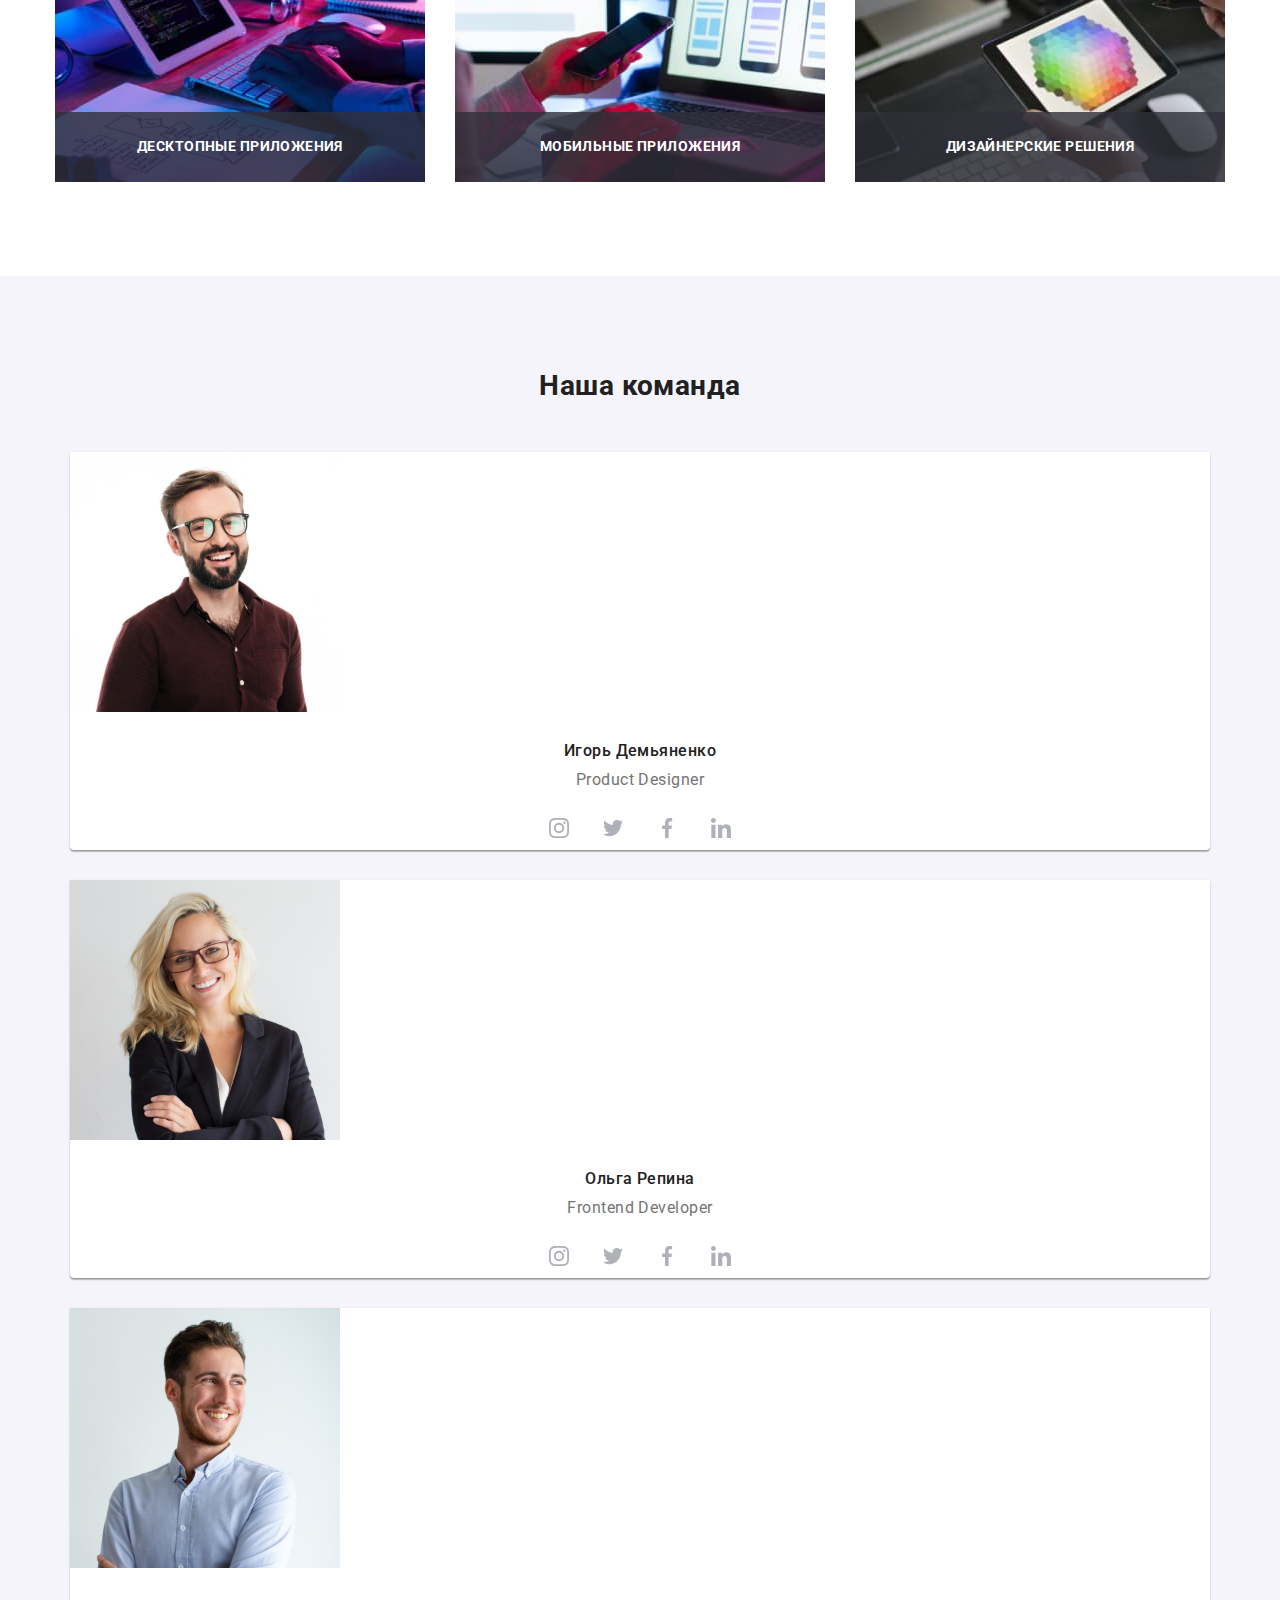
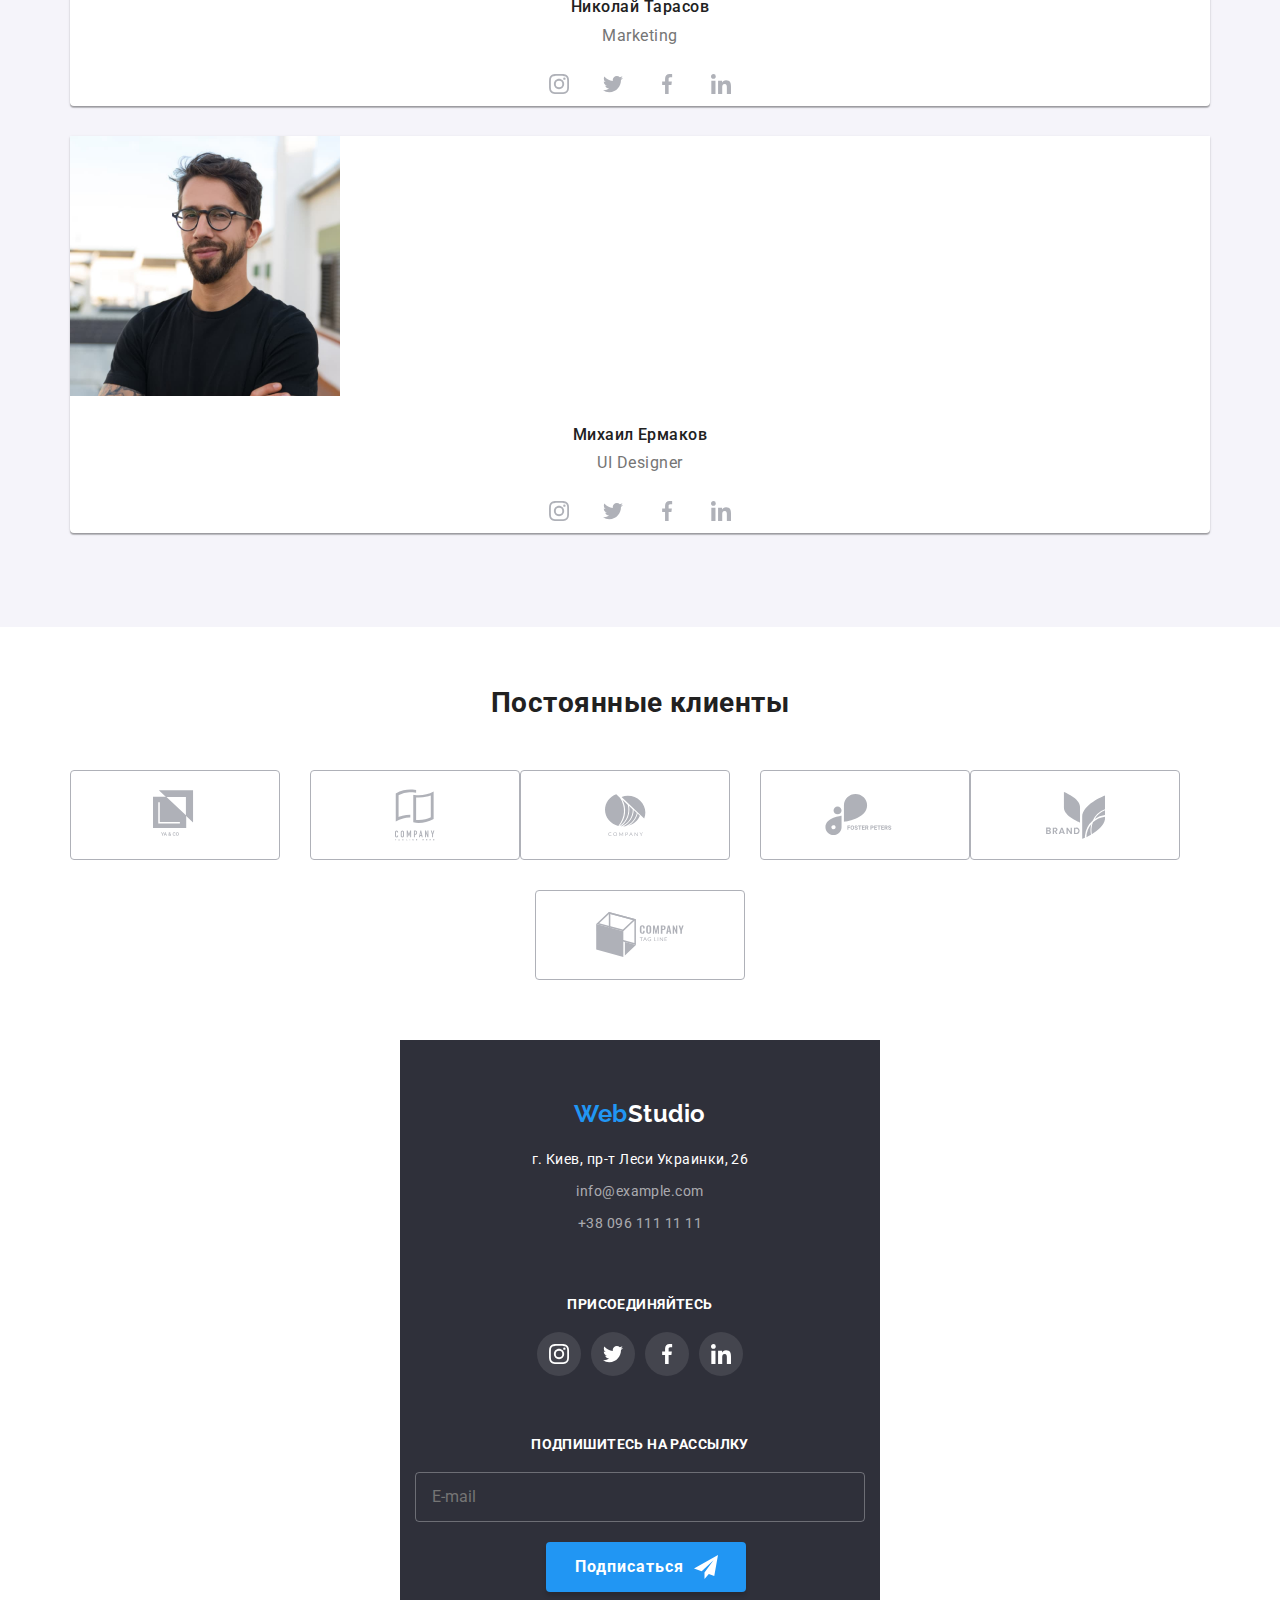
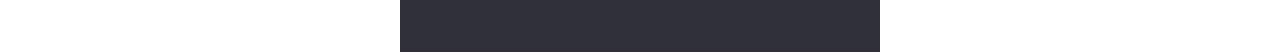
==== commit 5d409c50: "5" ====
--- a/index.html
+++ b/index.html
@@ -26,7 +26,8 @@
           </svg>
         </button>
         <!--Навигация-->
-        <div class="menu-container" id="menu-container" data-menu>
+        <div class="menu-container" id="menu-container" data-menu>  
+          
           <ul class="site-nav">
             <li class="item">
               <a href="./index.html" class="current-link">Студия</a>
@@ -36,8 +37,10 @@
             </li>
             <li class="item"><a href="" class="link">Контакты</a></li>
           </ul>
+          
 
           <!--Контакты-->
+         
           <ul class="contacts">
             <li class="contacts-list">
               <a href="mailto:info@devstudio.com" class="link">
@@ -54,6 +57,7 @@
                 +38 096 111 11 11</a>
             </li>
           </ul>
+         
         </div>
 
       </nav>
--- a/css/main.min.css
+++ b/css/main.min.css
@@ -1,2 +1,2 @@
-*,*::before,*::after{margin:0;padding:0}body{background-color:#fff;color:#757575;font-family:Roboto, sans-serif;letter-spacing:0.03em;font-style:normal}.list{list-style:none}.link{text-decoration:none}.address{font-style:normal}img{display:block}.container{padding-right:15px;padding-left:15px}@media screen and (min-width: 480px){.container{width:480px;margin:0 auto}}@media screen and (min-width: 768px){.container{width:768px}}@media screen and (min-width: 1200px){.container{width:1200px}}.page-header{position:relative}@media screen and (max-width: 767px){.page-header{padding-top:10px;padding-bottom:10px;border-bottom:1px solid #ececec}}@media screen and (min-width: 768px){.page-header{padding-top:21px;padding-bottom:21px}}@media screen and (min-width: 1200px){.page-header{padding-bottom:25px;padding-top:24px}}.header-logo{color:#000000;text-decoration:none;font-family:Raleway, sans-serif;font-weight:700;font-size:24px;line-height:1.16}@media screen and (max-width: 767px){.header-logo{margin-right:276px}}.main-nav{display:flex;align-items:center}.menu-button{display:inline-flex;margin:0;padding:0;border:none;background-color:inherit;transition:fill 250ms cubic-bezier(0.4, 0, 0.2, 1)}.menu-button .icon-cross{display:none}.menu-button.is-open .icon-cross{display:block}.menu-button.is-open .icon-menu{display:none}.menu-button:hover,.menu-button:focus{fill:#2196f3}@media screen and (min-width: 767px){.menu-button{display:none}}.logo{color:#2196f3;text-decoration:none}@media screen and (max-width: 767px){.menu-container{display:none;position:absolute;background-color:#fff;top:100%;left:0;width:100%;border-top:1px solid #ececec;text-align:center;padding-top:60px;padding-bottom:60px;padding-left:140px;padding-right:140px;box-shadow:0px 4px 8px rgba(0,0,0,0.04),0px 2px 4px rgba(0,0,0,0.08),0px 1px 3px rgba(0,0,0,0.16)}.menu-container.is-open{display:block}}@media screen and (min-width: 768px){.menu-container{display:flex}}.site-nav{list-style-type:none;letter-spacing:0.02em;font-weight:500;font-size:14px;line-height:1.14}.site-nav .link{display:block;transition:color 250ms cubic-bezier(0.4, 0, 0.2, 1);color:#212121;text-decoration:none}.site-nav .link:hover,.site-nav .link:focus{color:#2196f3}@media screen and (max-width: 767px){.site-nav .item{margin-bottom:40px}.site-nav .item:last-child{margin-bottom:60px}}@media screen and (min-width: 768px){.site-nav{display:inline-flex;margin-left:83px;margin-right:84px}.site-nav .item:not(:last-child){margin-right:50px}}.current-link{display:inline-block;position:relative;transition:color 250ms cubic-bezier(0.4, 0, 0.2, 1);color:#2196f3;text-decoration:none}.current-link:hover,.current-link:focus{color:#2196f3}.current-link::after{display:block;content:'';position:absolute;bottom:-8px;background-color:#2196f3;width:100%;height:4px;text-align:center;border-radius:2px}.contacts{list-style-type:none;letter-spacing:0.02em;font-weight:500;font-size:14px;line-height:1.14;list-style:none}.contacts .link{color:#757575;text-decoration:none;font-style:normal;transition:color 250ms cubic-bezier(0.4, 0, 0.2, 1)}.contacts .link:hover,.contacts .link:focus{color:#2196f3}@media screen and (min-width: 480px) and (max-width: 767px){.contacts-list:last-child{margin-bottom:0px}.contacts-list{margin-bottom:16px;font-size:12px;font-size:18px;line-height:1.16}}@media screen and (max-width: 1199px){.contacts{display:block}.contacts-list{font-size:12px;line-height:1.14}}.icon-contacts-envelope{margin-right:10px;width:16px;height:12px;border:none;fill:#afb1b8;transition:fill 250ms cubic-bezier(0.4, 0, 0.2, 1)}@media screen and (min-width: 768px) and (max-width: 1199px){.icon-contacts-envelope{margin-right:8px;width:14px;height:10px}}.icon-contacts-smartphone{margin-right:10px;width:10px;height:16px;fill:#afb1b8;transition:fill 250ms cubic-bezier(0.4, 0, 0.2, 1)}@media screen and (min-width: 768px) and (max-width: 1199px){.icon-contacts-smartphone{margin-right:8px;width:10px;height:14px}}.link:hover .icon-contacts-envelope,.link:focus .icon-contacts-envelope{fill:#2196f3}.link:hover .icon-contacts-smartphone,.link:focus .icon-contacts-smartphone{fill:#2196f3}.container-hero{width:480px;height:400px;margin-left:auto;margin-right:auto;background-color:#2f303a;text-align:center}.hero-button{font-style:normal;font-weight:700;font-size:16px;line-height:1.875;background-color:#2196f3;color:#fff;letter-spacing:0.06em;box-shadow:0px 4px 4px rgba(0,0,0,0.15);border-radius:4px;padding:10px 32px;border:0px;min-width:136px;min-height:30px}.hero-title{color:#fff;letter-spacing:0.06em;font-size:26px;line-height:1.62;font-weight:900;text-align:center;text-transform:uppercase;padding-top:118px;padding-left:60px;padding-right:60px;margin-bottom:30px}.backdrop{position:fixed;background-color:rgba(0,0,0,0.2);width:100%;height:100%;top:0;left:0;overflow-y:scroll;opacity:1;transition:opacity 250ms cubic-bezier(0.4, 0, 0.2, 1)}.backdrop.is-hidden{opacity:0;pointer-events:none}.backdrop.is-hidden .modal{transform:translate(-50%, -50%) scale(0.7)}.modal{position:absolute;width:450px;height:609px;background-color:#ffffff;top:50%;left:50%;transform:translate(-50%, -50%) scale(1);transition:transform 250ms cubic-bezier(0.4, 0, 0.2, 1);box-shadow:0px 1px 3px rgba(0,0,0,0.12),0px 1px 1px rgba(0,0,0,0.14),0px 2px 1px rgba(0,0,0,0.2);border-radius:4px}.modal-title{color:#212121;font-weight:700;font-size:20px;line-height:1.5;text-align:center;padding-top:40px;margin-bottom:12px;padding-left:40px;padding-right:40px}.modal-form{padding-left:40px;padding-right:40px}.modal-form-input{display:block;width:100%;height:40px;border:1px solid rgba(33,33,33,0.2);padding-left:42px;border-radius:4px;transition:border 250ms cubic-bezier(0.4, 0, 0.2, 1)}.modal-form-input:focus{outline:none;border:1px solid #2196f3}.modal-form-input:hover{cursor:pointer}.modal-form-input:focus ~ .icon-modal{fill:#2196f3}.btn-modal{position:absolute;width:0px;height:0px;left:91%;border:none;cursor:pointer}.btn-modal:hover,.btn-modal:focus{fill:#2196f3}.circle-modal{position:absolute;top:8px;left:4px;display:inline-block;width:30px;height:30px;border-radius:50%;border:1px solid rgba(0,0,0,0.1)}.btn-svg{position:absolute;width:11px;height:11px;top:50%;left:50%;transform:translate(-50%, -50%);transition:fill 250ms cubic-bezier(0.4, 0, 0.2, 1)}.label-form{font-weight:400;font-size:12px;line-height:1.16;cursor:pointer}.icon-modal{position:absolute;bottom:11px;width:18px;height:18px;left:12px;transition:fill 250ms cubic-bezier(0.4, 0, 0.2, 1)}.div-input{position:relative;margin-bottom:10px}.comment-message{width:100%;height:120px;padding-top:12px;padding-bottom:12px;padding-left:16px;padding-right:16px;resize:none;border:1px solid rgba(33,33,33,0.2);border-radius:4px;transition:border 250ms cubic-bezier(0.4, 0, 0.2, 1);font-size:14px}.comment-message::placeholder{color:rgba(117,117,117,0.5);font-size:14px}.comment-message:focus{outline:none;border:1px solid #2196f3}.comment-message:hover{cursor:pointer}.field{display:flex;justify-content:center;margin-top:20px;align-items:center}.chekbox{position:absolute;width:1px;height:1px;margin:-1px;border:0;padding:0;clip:rect(0 0 0 0);overflow:hidden;transition:background-image 1000ms cubic-bezier(0.4, 0, 0.2, 1)}.chekbox:checked+.icon-chekbox{border-color:transparent;background-color:#2196f3;background-image:url("../img/check.svg");background-size:contain;background-origin:border-box}.label-modal{font-weight:400;font-size:11px;line-height:1.16;margin-left:8px}.icon-chekbox{display:inline-block;width:15px;height:15px;border:2px solid #000000;border-radius:2px}.submit-button{font-weight:700;font-size:16px;line-height:1.875;background-color:#2196f3;color:#fff;letter-spacing:0.06em;box-shadow:0px 4px 4px rgba(0,0,0,0.15);border-radius:4px;padding-top:10px;padding-right:55px;padding-bottom:10px;padding-left:56px;border:0px;min-width:136px;min-height:30px;cursor:pointer}.div-submit{display:flex;justify-content:center;margin-top:30px}.features{padding-top:60px;padding-bottom:60px}.features-title{color:#212121;font-weight:700;font-size:14px;line-height:1.14;text-transform:uppercase;padding-top:30px;margin-bottom:10px;text-align:center}.features-text{font-weight:400;font-size:14px;line-height:1.7}.features-list{list-style-type:none;display:block}.features-item{padding-left:15px}.features-item.antenna::before{display:block;content:'';width:450px;height:120px;background-color:#f5f4fa;border-radius:4px;background-image:url(../img/features/antenna.svg);background-repeat:no-repeat;background-position:center}.features-item.clock::before{display:block;content:'';width:450px;height:120px;background-color:#f5f4fa;border-radius:4px;background-image:url(../img/features/clock.svg);background-repeat:no-repeat;background-position:center}.features-item.diagram::before{display:block;content:'';width:450px;height:120px;background-color:#f5f4fa;border-radius:4px;background-image:url(../img/features/diagram.svg);background-repeat:no-repeat;background-position:center}.features-item.astronaut::before{display:block;content:'';width:450px;height:120px;background-color:#f5f4fa;border-radius:4px;background-image:url(../img/features/astronaut.svg);background-repeat:no-repeat;background-position:center}@media screen and (max-width: 1199px){.work{display:none}}@media screen and (min-width: 1200px){.work{padding-bottom:94px}.work-list{display:flex;list-style-type:none}.work-item{margin-right:30px;position:relative}.work-item:last-child{margin-right:0px}.work-title{color:#212121;font-weight:700;font-size:36px;line-height:1.16;text-align:center;margin-bottom:50px}.label{position:absolute;display:flex;align-items:center;justify-content:center;bottom:0%;height:70px;width:370px;background-color:rgba(47,48,58,0.8);color:#fff;font-style:normal;font-weight:700;font-size:14px;line-height:1.14;letter-spacing:0.03em;text-transform:uppercase}}.team{padding-bottom:94px;background-color:#f5f4fa}.team-title{color:#212121;font-weight:700;font-size:28px;line-height:1.17;text-align:center;padding-top:94px;margin-bottom:50px}.team-list{list-style-type:none}.team-item{margin-right:15px;margin-left:15px;margin-bottom:30px;background-color:#ffffff;border-radius:0px 0px 4px 4px;box-shadow:0px 1px 3px rgba(0,0,0,0.12),0px 1px 1px rgba(0,0,0,0.14),0px 2px 1px rgba(0,0,0,0.2)}.team-item:last-child{margin-bottom:0px}.team-name{font-weight:500;font-size:16px;line-height:1.18;text-align:center;color:#212121;margin-top:30px;margin-bottom:10px}.team-profession{color:#757575;font-weight:400;font-size:16px;line-height:1.18;text-align:center}.icon-team-list{display:flex;flex-wrap:wrap;list-style:none;justify-content:center;margin-top:16px}.icon-team-item:not(:last-child){margin-right:10px}.icon-social{width:20px;height:20px;fill:#afb1b8;transition:fill 250ms cubic-bezier(0.4, 0, 0.2, 1)}.social-link{display:flex;align-items:center;justify-content:center;width:44px;height:44px;border-radius:50%;transition:background-color 250ms cubic-bezier(0.4, 0, 0.2, 1)}.social-link:hover,.social-link:focus{background-color:#2196f3}.social-link:hover .icon-social,.social-link:focus .icon-social{fill:#fff}.clients-title{color:#212121;font-weight:700;font-size:28px;line-height:1.17;text-align:center;padding-top:60px;margin-bottom:50px}.clients-list{list-style-type:none;display:flex;flex-wrap:wrap;padding-bottom:60px;justify-content:center}.clients-list-item:nth-child(-n+4){margin-bottom:30px}.clients-list-item:nth-child(odd){margin-right:30px}.icon-clients-link{display:flex;width:210px;height:90px;justify-content:center;align-items:center;border:1px solid #afb1b8;border-radius:4px;transition:border 250ms cubic-bezier(0.4, 0, 0.2, 1)}.icon-clients-link:hover,.icon-clients-link:focus{border:1px solid #2196f3}.icon-clients-link:hover .icon-clients-logo1,.icon-clients-link:focus .icon-clients-logo1{fill:#2196f3}.icon-clients-link:hover .icon-clients-logo2,.icon-clients-link:focus .icon-clients-logo2{fill:#2196f3}.icon-clients-link:hover .icon-clients-logo3,.icon-clients-link:focus .icon-clients-logo3{fill:#2196f3}.icon-clients-link:hover .icon-clients-logo4,.icon-clients-link:focus .icon-clients-logo4{fill:#2196f3}.icon-clients-link:hover .icon-clients-logo5,.icon-clients-link:focus .icon-clients-logo5{fill:#2196f3}.icon-clients-link:hover .icon-clients-logo6,.icon-clients-link:focus .icon-clients-logo6{fill:#2196f3}.icon-clients-logo1{width:44.27px;height:49.23px;fill:#afb1b8;transition:fill 250ms cubic-bezier(0.4, 0, 0.2, 1)}.icon-clients-logo2{width:40px;height:52px;fill:#afb1b8;transition:fill 250ms cubic-bezier(0.4, 0, 0.2, 1)}.icon-clients-logo3{width:41px;height:42.6px;fill:#afb1b8;transition:fill 250ms cubic-bezier(0.4, 0, 0.2, 1)}.icon-clients-logo4{width:79.66px;height:42.02px;fill:#afb1b8;transition:fill 250ms cubic-bezier(0.4, 0, 0.2, 1)}.icon-clients-logo5{width:59px;height:47px;fill:#afb1b8;transition:fill 250ms cubic-bezier(0.4, 0, 0.2, 1)}.icon-clients-logo6{width:88.48px;height:45.44px;fill:#afb1b8;transition:fill 250ms cubic-bezier(0.4, 0, 0.2, 1)}.footer{display:block;text-align:center;background-color:#2f303a;margin-left:auto;margin-right:auto;width:480px;padding-top:60px;padding-bottom:60px}.footer-list:not(:last-child){margin-bottom:8px}.footer-list:last-child{margin-bottom:60px}.footer-logo{display:block;color:#ffffff;text-decoration:none;font-family:Raleway, sans-serif;font-weight:700;font-size:24px;line-height:1.16;margin-bottom:20px}.footer-title{font-weight:700;font-size:14px;line-height:16px;letter-spacing:0.03em;color:#fff;margin-bottom:20px}.contacts-footer{display:block;list-style-type:none}.contacts-footer .link{list-style-type:none;font-weight:400;font-size:14px;line-height:1.71;color:rgba(255,255,255,0.6);text-decoration:none;font-style:normal;transition:color 250ms cubic-bezier(0.4, 0, 0.2, 1)}.contacts-footer .link-adress{list-style-type:none;font-weight:400;font-size:14px;line-height:1.71;color:#fff;text-decoration:none;font-style:normal;transition:color 250ms cubic-bezier(0.4, 0, 0.2, 1)}.contacts-footer .link:hover,.contacts-footer .link:focus,.contacts-footer .link-adress:hover,.contacts-footer .link-adress:focus{color:#2196f3}.logo-web{color:#2196f3;text-decoration:none}.footer-icon{width:20px;height:20px;fill:#fff}.footer-icon-item:not(:last-child){margin-right:10px}.footer-icon-link:hover,.footer-icon-link:focus{background-color:#2196f3}.footer-icon-link{display:flex;justify-content:center;align-items:center;border-radius:50%;width:44px;height:44px;background-color:rgba(255,255,255,0.1);transition:background-color 250ms cubic-bezier(0.4, 0, 0.2, 1)}.footer-icon-list{list-style:none;display:flex;justify-content:center;margin-bottom:60px}.mailing-title{font-weight:700;font-size:14px;line-height:16px;letter-spacing:0.03em;color:#fff;margin-bottom:20px;text-transform:uppercase}.input-mailing{width:450px;height:50px;margin-bottom:20px;padding-left:16px;background-color:rgba(0,0,0,0);border:1px solid rgba(255,255,255,0.3);border-radius:4px;color:rgba(255,255,255,0.6)}.input-mailing:focus{outline:none}.button-mailing{position:relative;font-weight:700;font-size:16px;line-height:1.875;background-color:#2196f3;color:#fff;letter-spacing:0.06em;box-shadow:0px 4px 4px rgba(0,0,0,0.15);border-radius:4px;padding-right:33px;border:0px;width:200px;height:50px;margin-left:12px}.mailing-icon{position:absolute;width:24px;height:24px;top:50%;right:16px;transform:translate(-50%, -50%)}
+*,*::before,*::after{margin:0;padding:0}body{background-color:#fff;color:#757575;font-family:Roboto, sans-serif;letter-spacing:0.03em;font-style:normal}.list{list-style:none}.link{text-decoration:none}.address{font-style:normal}img{display:block}.container{padding-right:15px;padding-left:15px}@media screen and (min-width: 480px){.container{width:480px;margin:0 auto}}@media screen and (min-width: 768px){.container{width:768px}}@media screen and (min-width: 1200px){.container{width:1200px}}.page-header{position:relative}@media screen and (max-width: 767px){.page-header{padding-top:10px;padding-bottom:10px;border-bottom:1px solid #ececec}}@media screen and (min-width: 768px){.page-header{padding-top:21px;padding-bottom:21px}}@media screen and (min-width: 1200px){.page-header{padding-bottom:25px;padding-top:24px}}.header-logo{color:#000000;text-decoration:none;font-family:Raleway, sans-serif;font-weight:700;font-size:24px;line-height:1.16}@media screen and (max-width: 767px){.header-logo{margin-right:276px}}.main-nav{display:flex;align-items:center}.menu-button{display:inline-flex;margin:0;padding:0;border:none;background-color:inherit;transition:fill 250ms cubic-bezier(0.4, 0, 0.2, 1)}.menu-button .icon-cross{display:none}.menu-button.is-open .icon-cross{display:block}.menu-button.is-open .icon-menu{display:none}.menu-button:hover,.menu-button:focus{fill:#2196f3}@media screen and (min-width: 767px){.menu-button{display:none}}.logo{color:#2196f3;text-decoration:none}@media screen and (max-width: 767px){.menu-container{display:none;position:absolute;background-color:#fff;top:100%;left:0;width:100%;border-top:1px solid #ececec;text-align:center;padding-top:60px;padding-bottom:60px;padding-left:140px;padding-right:140px;box-shadow:0px 4px 8px rgba(0,0,0,0.04),0px 2px 4px rgba(0,0,0,0.08),0px 1px 3px rgba(0,0,0,0.16)}.menu-container.is-open{display:block}}@media screen and (min-width: 768px){.menu-container{display:flex;align-items:center}}.site-nav{list-style-type:none;letter-spacing:0.02em;font-weight:500;font-size:14px;line-height:1.14}.site-nav .link{display:block;transition:color 250ms cubic-bezier(0.4, 0, 0.2, 1);color:#212121;text-decoration:none}.site-nav .link:hover,.site-nav .link:focus{color:#2196f3}@media screen and (max-width: 767px){.site-nav .item{margin-bottom:40px}.site-nav .item:last-child{margin-bottom:60px}}@media screen and (min-width: 768px){.site-nav{display:inline-flex;margin-left:83px;margin-right:84px}.site-nav .item:not(:last-child){margin-right:50px}}@media screen and (min-width: 1200px){.site-nav{margin-left:93px;margin-right:301px}}.current-link{display:inline-block;position:relative;transition:color 250ms cubic-bezier(0.4, 0, 0.2, 1);color:#2196f3;text-decoration:none}.current-link:hover,.current-link:focus{color:#2196f3}.current-link::after{display:block;content:'';position:absolute;bottom:-8px;background-color:#2196f3;width:100%;height:4px;text-align:center;border-radius:2px}@media screen and (min-width: 768px){.current-link::after{bottom:-32px}}.contacts{list-style-type:none;letter-spacing:0.02em;font-weight:500;font-size:14px;line-height:1.14;list-style:none}.contacts .link{color:#757575;text-decoration:none;font-style:normal;transition:color 250ms cubic-bezier(0.4, 0, 0.2, 1)}.contacts .link:hover,.contacts .link:focus{color:#2196f3}@media screen and (min-width: 480px) and (max-width: 767px){.contacts-list:last-child{margin-bottom:0px}.contacts-list{margin-bottom:16px;font-size:12px;font-size:18px;line-height:1.16}}@media screen and (max-width: 1199px){.contacts{display:block}.contacts-list{font-size:12px;line-height:1.14}.contacts-list:not(:last-child){margin-bottom:10px}}@media screen and (min-width: 1200px){.contacts{display:flex;flex-wrap:wrap;align-items:baseline}.contacts-list:not(:last-child){margin-right:30px}}.icon-contacts-envelope{margin-right:10px;width:16px;height:12px;border:none;fill:#afb1b8;transition:fill 250ms cubic-bezier(0.4, 0, 0.2, 1)}@media screen and (min-width: 768px) and (max-width: 1199px){.icon-contacts-envelope{margin-right:8px;width:14px;height:10px}}.icon-contacts-smartphone{margin-right:10px;width:10px;height:15px;fill:#afb1b8;transition:fill 250ms cubic-bezier(0.4, 0, 0.2, 1)}@media screen and (min-width: 768px) and (max-width: 1199px){.icon-contacts-smartphone{margin-right:8px;width:10px;height:14px}}@media screen and (min-width: 1200px){.icon-contacts-smartphone{height:16px}}.link:hover .icon-contacts-envelope,.link:focus .icon-contacts-envelope{fill:#2196f3}.link:hover .icon-contacts-smartphone,.link:focus .icon-contacts-smartphone{fill:#2196f3}.container-hero{width:480px;height:400px;margin-left:auto;margin-right:auto;background-color:#2f303a;text-align:center;background-repeat:no-repeat;background-position:cover}@media screen and (min-width: 320px) and (max-width: 767px){.container-hero{background-image:linear-gradient(to right, rgba(47,48,58,0.4), rgba(47,48,58,0.4)),url("../img/hero/hero-mob.jpg")}}@media screen and (min-device-pixel-ratio: 2) and (min-width: 320px), screen and (min-resolution: 192dpi) and (min-width: 320px), screen and (min-resolution: 2dppx) and (min-width: 320px){.container-hero{background-image:linear-gradient(to right, rgba(47,48,58,0.4), rgba(47,48,58,0.4)),url("../img/hero/hero-mob@2x.jpg")}}.hero-button{font-style:normal;font-weight:700;font-size:16px;line-height:1.875;background-color:#2196f3;color:#fff;letter-spacing:0.06em;box-shadow:0px 4px 4px rgba(0,0,0,0.15);border-radius:4px;padding:10px 32px;border:0px;min-width:136px;min-height:30px}.hero-title{color:#fff;letter-spacing:0.06em;font-size:26px;line-height:1.62;font-weight:900;text-align:center;text-transform:uppercase;padding-top:118px;padding-left:60px;padding-right:60px;margin-bottom:30px}.backdrop{position:fixed;background-color:rgba(0,0,0,0.2);width:100%;height:100%;top:0;left:0;overflow-y:scroll;opacity:1;transition:opacity 250ms cubic-bezier(0.4, 0, 0.2, 1)}.backdrop.is-hidden{opacity:0;pointer-events:none}.backdrop.is-hidden .modal{transform:translate(-50%, -50%) scale(0.7)}.modal{position:absolute;width:450px;height:609px;background-color:#ffffff;top:50%;left:50%;transform:translate(-50%, -50%) scale(1);transition:transform 250ms cubic-bezier(0.4, 0, 0.2, 1);box-shadow:0px 1px 3px rgba(0,0,0,0.12),0px 1px 1px rgba(0,0,0,0.14),0px 2px 1px rgba(0,0,0,0.2);border-radius:4px}.modal-title{color:#212121;font-weight:700;font-size:20px;line-height:1.5;text-align:center;padding-top:40px;margin-bottom:12px;padding-left:40px;padding-right:40px}.modal-form{padding-left:40px;padding-right:40px}.modal-form-input{display:block;width:100%;height:40px;border:1px solid rgba(33,33,33,0.2);padding-left:42px;border-radius:4px;transition:border 250ms cubic-bezier(0.4, 0, 0.2, 1)}.modal-form-input:focus{outline:none;border:1px solid #2196f3}.modal-form-input:hover{cursor:pointer}.modal-form-input:focus ~ .icon-modal{fill:#2196f3}.btn-modal{position:absolute;width:0px;height:0px;left:91%;border:none;cursor:pointer}.btn-modal:hover,.btn-modal:focus{fill:#2196f3}.circle-modal{position:absolute;top:8px;left:4px;display:inline-block;width:30px;height:30px;border-radius:50%;border:1px solid rgba(0,0,0,0.1)}.btn-svg{position:absolute;width:11px;height:11px;top:50%;left:50%;transform:translate(-50%, -50%);transition:fill 250ms cubic-bezier(0.4, 0, 0.2, 1)}.label-form{font-weight:400;font-size:12px;line-height:1.16;cursor:pointer}.icon-modal{position:absolute;bottom:11px;width:18px;height:18px;left:12px;transition:fill 250ms cubic-bezier(0.4, 0, 0.2, 1)}.div-input{position:relative;margin-bottom:10px}.comment-message{width:100%;height:120px;padding-top:12px;padding-bottom:12px;padding-left:16px;padding-right:16px;resize:none;border:1px solid rgba(33,33,33,0.2);border-radius:4px;transition:border 250ms cubic-bezier(0.4, 0, 0.2, 1);font-size:14px}.comment-message::placeholder{color:rgba(117,117,117,0.5);font-size:14px}.comment-message:focus{outline:none;border:1px solid #2196f3}.comment-message:hover{cursor:pointer}.field{display:flex;justify-content:center;margin-top:20px;align-items:center}.chekbox{position:absolute;width:1px;height:1px;margin:-1px;border:0;padding:0;clip:rect(0 0 0 0);overflow:hidden;transition:background-image 1000ms cubic-bezier(0.4, 0, 0.2, 1)}.chekbox:checked+.icon-chekbox{border-color:transparent;background-color:#2196f3;background-image:url("../img/check.svg");background-size:contain;background-origin:border-box}.label-modal{font-weight:400;font-size:11px;line-height:1.16;margin-left:8px}.icon-chekbox{display:inline-block;width:15px;height:15px;border:2px solid #000000;border-radius:2px}.submit-button{font-weight:700;font-size:16px;line-height:1.875;background-color:#2196f3;color:#fff;letter-spacing:0.06em;box-shadow:0px 4px 4px rgba(0,0,0,0.15);border-radius:4px;padding-top:10px;padding-right:55px;padding-bottom:10px;padding-left:56px;border:0px;min-width:136px;min-height:30px;cursor:pointer}.div-submit{display:flex;justify-content:center;margin-top:30px}.features{padding-top:60px;padding-bottom:60px}.features-title{color:#212121;font-weight:700;font-size:14px;line-height:1.14;text-transform:uppercase;padding-top:30px;margin-bottom:10px;text-align:center}.features-text{font-weight:400;font-size:14px;line-height:1.7}.features-list{list-style-type:none;display:block}.features-item{padding-left:15px}.features-item.antenna::before{display:block;content:'';width:450px;height:120px;background-color:#f5f4fa;border-radius:4px;background-image:url(../img/features/antenna.svg);background-repeat:no-repeat;background-position:center}.features-item.clock::before{display:block;content:'';width:450px;height:120px;background-color:#f5f4fa;border-radius:4px;background-image:url(../img/features/clock.svg);background-repeat:no-repeat;background-position:center}.features-item.diagram::before{display:block;content:'';width:450px;height:120px;background-color:#f5f4fa;border-radius:4px;background-image:url(../img/features/diagram.svg);background-repeat:no-repeat;background-position:center}.features-item.astronaut::before{display:block;content:'';width:450px;height:120px;background-color:#f5f4fa;border-radius:4px;background-image:url(../img/features/astronaut.svg);background-repeat:no-repeat;background-position:center}@media screen and (max-width: 1199px){.work{display:none}}@media screen and (min-width: 1200px){.work{padding-bottom:94px}.work-list{display:flex;list-style-type:none}.work-item{margin-right:30px;position:relative}.work-item:last-child{margin-right:0px}.work-title{color:#212121;font-weight:700;font-size:36px;line-height:1.16;text-align:center;margin-bottom:50px}.label{position:absolute;display:flex;align-items:center;justify-content:center;bottom:0%;height:70px;width:370px;background-color:rgba(47,48,58,0.8);color:#fff;font-style:normal;font-weight:700;font-size:14px;line-height:1.14;letter-spacing:0.03em;text-transform:uppercase}}.team{padding-bottom:94px;background-color:#f5f4fa}.team-title{color:#212121;font-weight:700;font-size:28px;line-height:1.17;text-align:center;padding-top:94px;margin-bottom:50px}.team-list{list-style-type:none}.team-item{margin-right:15px;margin-left:15px;margin-bottom:30px;background-color:#ffffff;border-radius:0px 0px 4px 4px;box-shadow:0px 1px 3px rgba(0,0,0,0.12),0px 1px 1px rgba(0,0,0,0.14),0px 2px 1px rgba(0,0,0,0.2)}.team-item:last-child{margin-bottom:0px}.team-name{font-weight:500;font-size:16px;line-height:1.18;text-align:center;color:#212121;margin-top:30px;margin-bottom:10px}.team-profession{color:#757575;font-weight:400;font-size:16px;line-height:1.18;text-align:center}.icon-team-list{display:flex;flex-wrap:wrap;list-style:none;justify-content:center;margin-top:16px}.icon-team-item:not(:last-child){margin-right:10px}.icon-social{width:20px;height:20px;fill:#afb1b8;transition:fill 250ms cubic-bezier(0.4, 0, 0.2, 1)}.social-link{display:flex;align-items:center;justify-content:center;width:44px;height:44px;border-radius:50%;transition:background-color 250ms cubic-bezier(0.4, 0, 0.2, 1)}.social-link:hover,.social-link:focus{background-color:#2196f3}.social-link:hover .icon-social,.social-link:focus .icon-social{fill:#fff}.clients-title{color:#212121;font-weight:700;font-size:28px;line-height:1.17;text-align:center;padding-top:60px;margin-bottom:50px}.clients-list{list-style-type:none;display:flex;flex-wrap:wrap;padding-bottom:60px;justify-content:center}.clients-list-item:nth-child(-n+4){margin-bottom:30px}.clients-list-item:nth-child(odd){margin-right:30px}.icon-clients-link{display:flex;width:210px;height:90px;justify-content:center;align-items:center;border:1px solid #afb1b8;border-radius:4px;transition:border 250ms cubic-bezier(0.4, 0, 0.2, 1)}.icon-clients-link:hover,.icon-clients-link:focus{border:1px solid #2196f3}.icon-clients-link:hover .icon-clients-logo1,.icon-clients-link:focus .icon-clients-logo1{fill:#2196f3}.icon-clients-link:hover .icon-clients-logo2,.icon-clients-link:focus .icon-clients-logo2{fill:#2196f3}.icon-clients-link:hover .icon-clients-logo3,.icon-clients-link:focus .icon-clients-logo3{fill:#2196f3}.icon-clients-link:hover .icon-clients-logo4,.icon-clients-link:focus .icon-clients-logo4{fill:#2196f3}.icon-clients-link:hover .icon-clients-logo5,.icon-clients-link:focus .icon-clients-logo5{fill:#2196f3}.icon-clients-link:hover .icon-clients-logo6,.icon-clients-link:focus .icon-clients-logo6{fill:#2196f3}.icon-clients-logo1{width:44.27px;height:49.23px;fill:#afb1b8;transition:fill 250ms cubic-bezier(0.4, 0, 0.2, 1)}.icon-clients-logo2{width:40px;height:52px;fill:#afb1b8;transition:fill 250ms cubic-bezier(0.4, 0, 0.2, 1)}.icon-clients-logo3{width:41px;height:42.6px;fill:#afb1b8;transition:fill 250ms cubic-bezier(0.4, 0, 0.2, 1)}.icon-clients-logo4{width:79.66px;height:42.02px;fill:#afb1b8;transition:fill 250ms cubic-bezier(0.4, 0, 0.2, 1)}.icon-clients-logo5{width:59px;height:47px;fill:#afb1b8;transition:fill 250ms cubic-bezier(0.4, 0, 0.2, 1)}.icon-clients-logo6{width:88.48px;height:45.44px;fill:#afb1b8;transition:fill 250ms cubic-bezier(0.4, 0, 0.2, 1)}.footer{display:block;text-align:center;background-color:#2f303a;margin-left:auto;margin-right:auto;width:480px;padding-top:60px;padding-bottom:60px}.footer-list:not(:last-child){margin-bottom:8px}.footer-list:last-child{margin-bottom:60px}.footer-logo{display:block;color:#ffffff;text-decoration:none;font-family:Raleway, sans-serif;font-weight:700;font-size:24px;line-height:1.16;margin-bottom:20px}.footer-title{font-weight:700;font-size:14px;line-height:16px;letter-spacing:0.03em;color:#fff;margin-bottom:20px}.contacts-footer{display:block;list-style-type:none}.contacts-footer .link{list-style-type:none;font-weight:400;font-size:14px;line-height:1.71;color:rgba(255,255,255,0.6);text-decoration:none;font-style:normal;transition:color 250ms cubic-bezier(0.4, 0, 0.2, 1)}.contacts-footer .link-adress{list-style-type:none;font-weight:400;font-size:14px;line-height:1.71;color:#fff;text-decoration:none;font-style:normal;transition:color 250ms cubic-bezier(0.4, 0, 0.2, 1)}.contacts-footer .link:hover,.contacts-footer .link:focus,.contacts-footer .link-adress:hover,.contacts-footer .link-adress:focus{color:#2196f3}.logo-web{color:#2196f3;text-decoration:none}.footer-icon{width:20px;height:20px;fill:#fff}.footer-icon-item:not(:last-child){margin-right:10px}.footer-icon-link:hover,.footer-icon-link:focus{background-color:#2196f3}.footer-icon-link{display:flex;justify-content:center;align-items:center;border-radius:50%;width:44px;height:44px;background-color:rgba(255,255,255,0.1);transition:background-color 250ms cubic-bezier(0.4, 0, 0.2, 1)}.footer-icon-list{list-style:none;display:flex;justify-content:center;margin-bottom:60px}.mailing-title{font-weight:700;font-size:14px;line-height:16px;letter-spacing:0.03em;color:#fff;margin-bottom:20px;text-transform:uppercase}.input-mailing{width:450px;height:50px;margin-bottom:20px;padding-left:16px;background-color:rgba(0,0,0,0);border:1px solid rgba(255,255,255,0.3);border-radius:4px;color:rgba(255,255,255,0.6)}.input-mailing:focus{outline:none}.button-mailing{position:relative;font-weight:700;font-size:16px;line-height:1.875;background-color:#2196f3;color:#fff;letter-spacing:0.06em;box-shadow:0px 4px 4px rgba(0,0,0,0.15);border-radius:4px;padding-right:33px;border:0px;width:200px;height:50px;margin-left:12px}.mailing-icon{position:absolute;width:24px;height:24px;top:50%;right:16px;transform:translate(-50%, -50%)}
 /*# sourceMappingURL=main.min.css.map */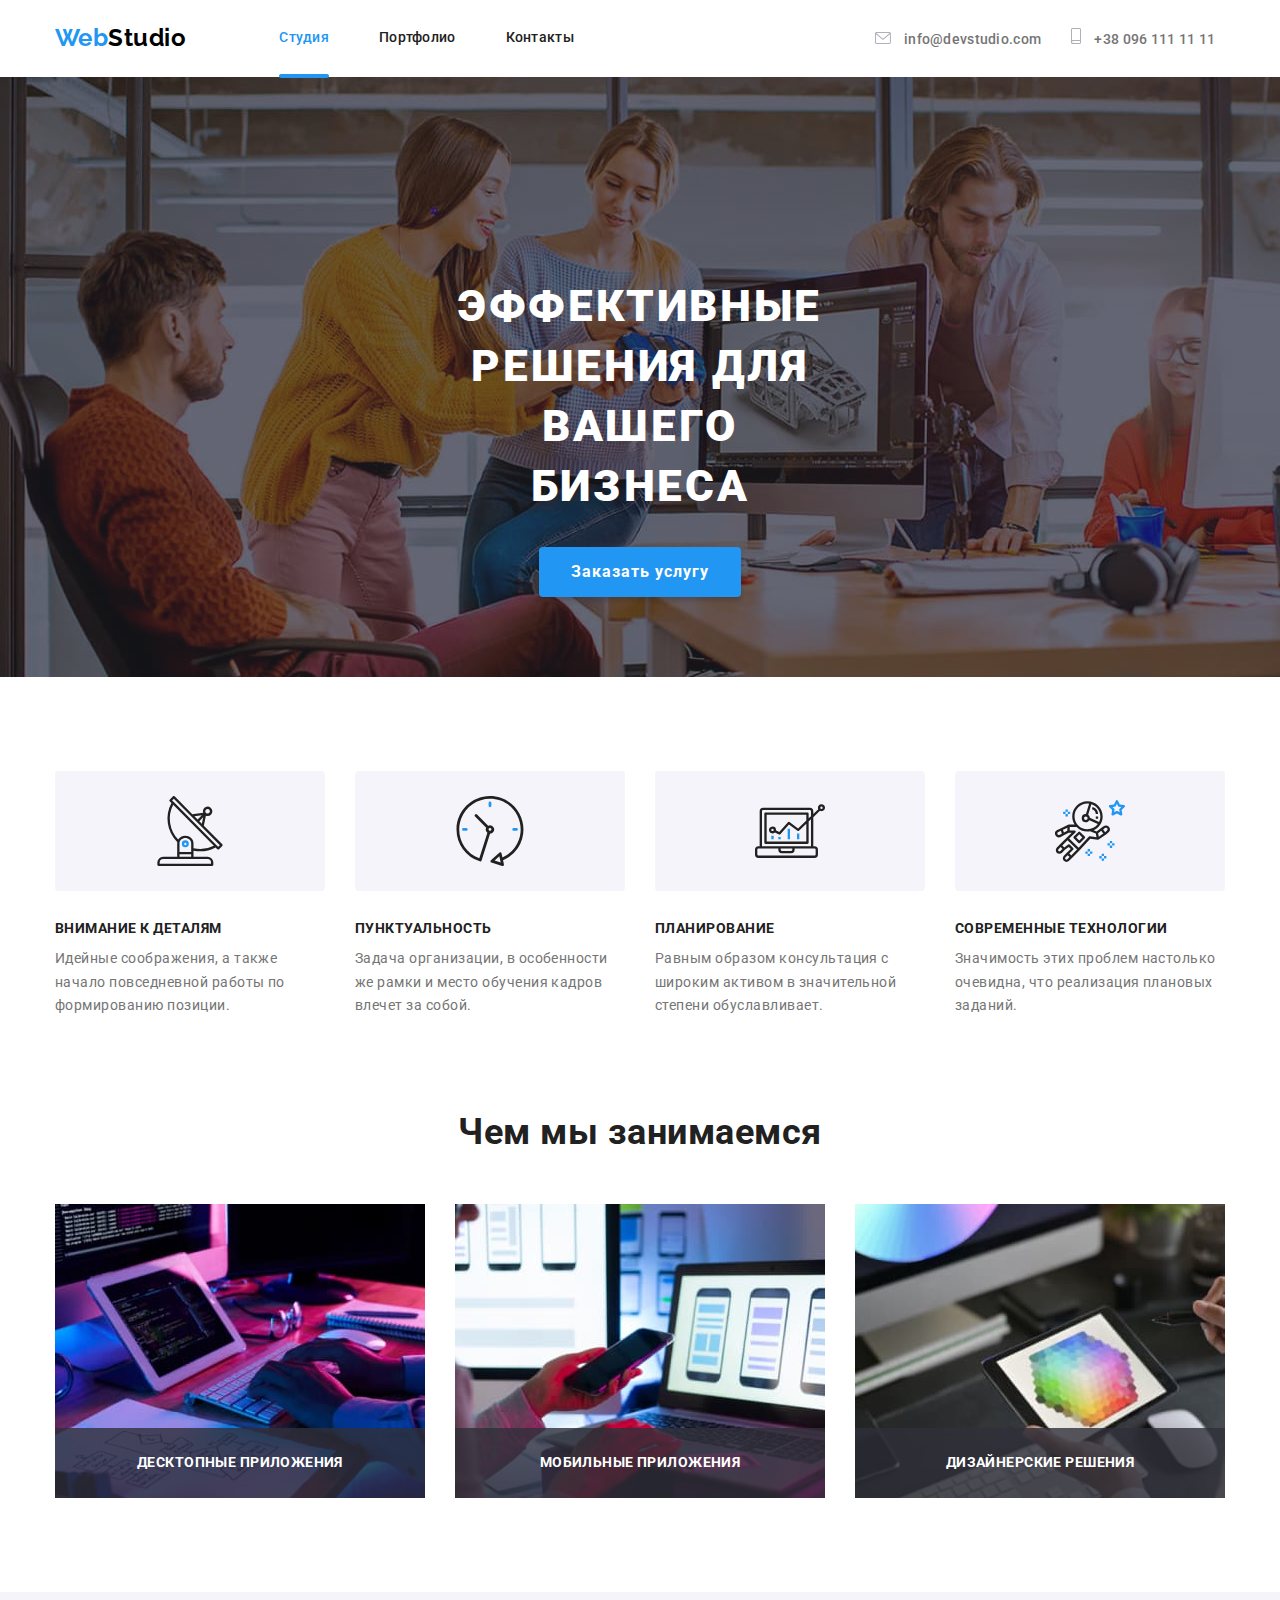
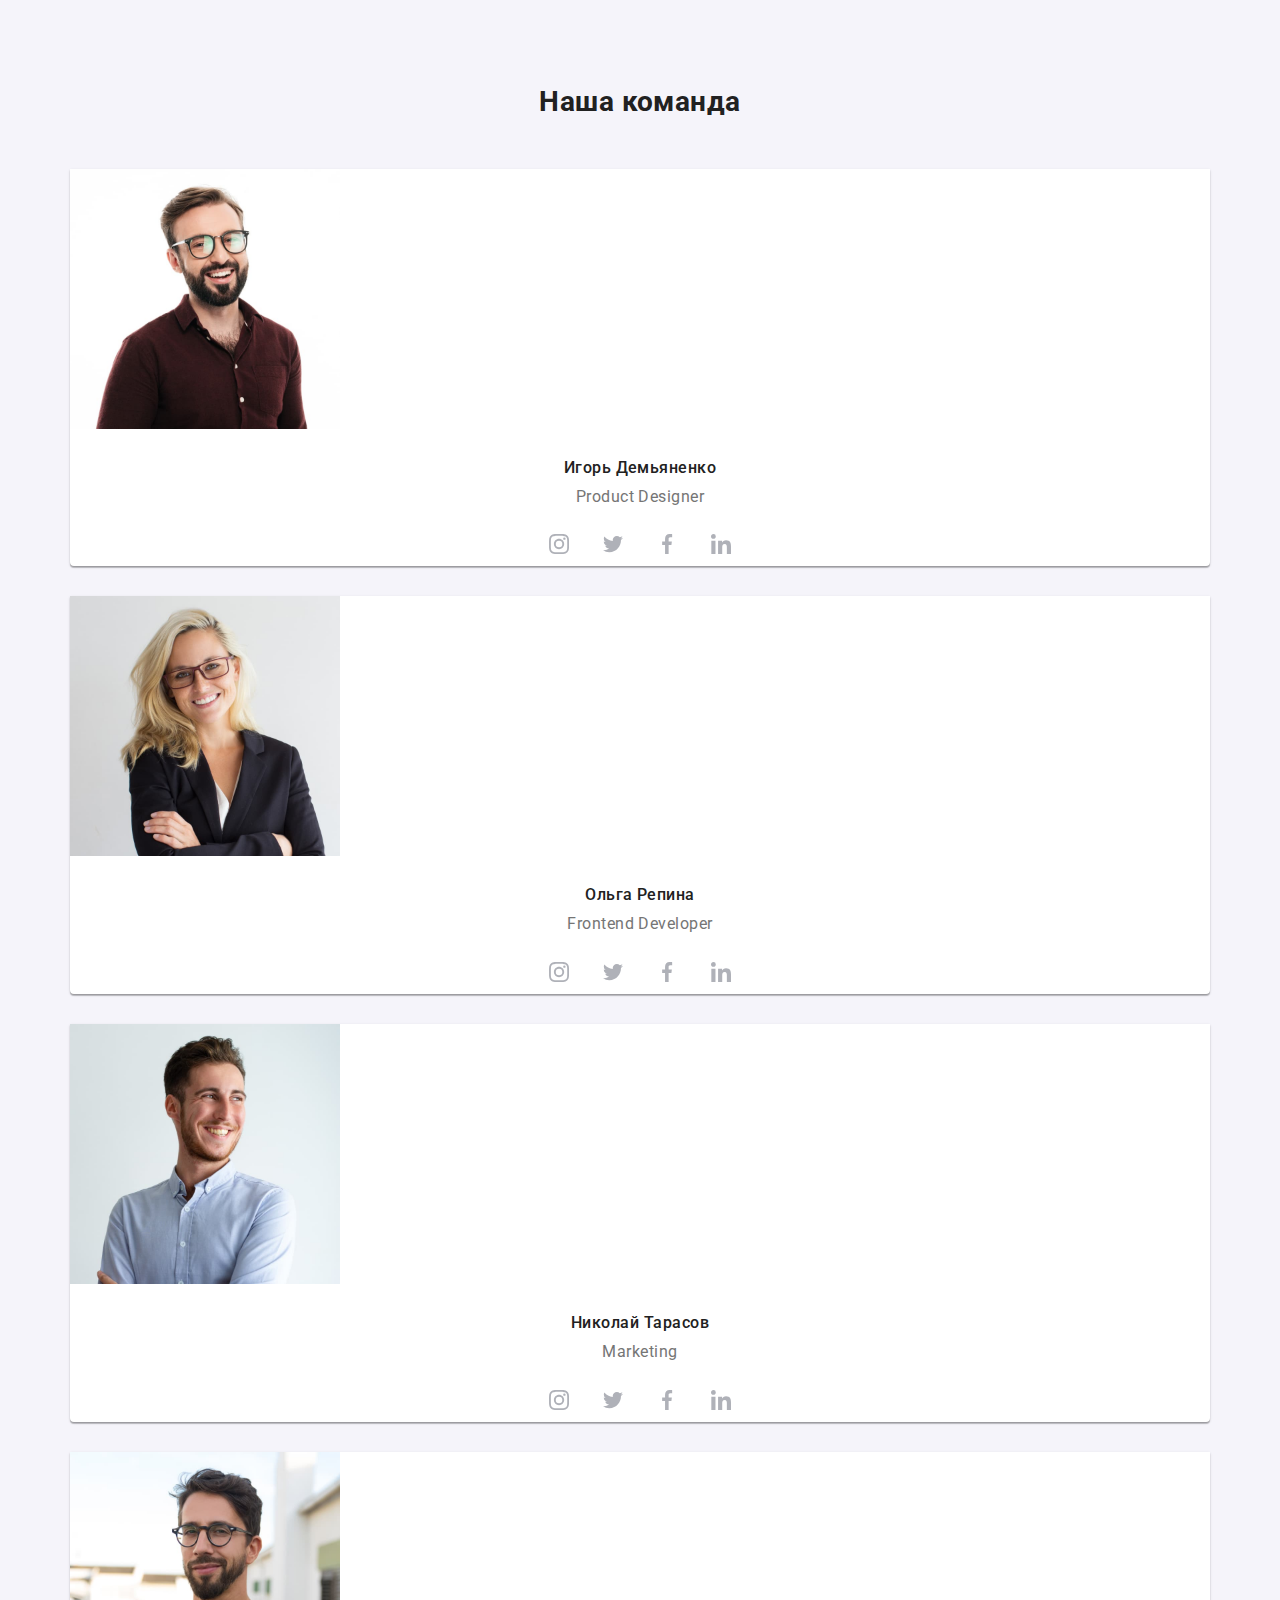
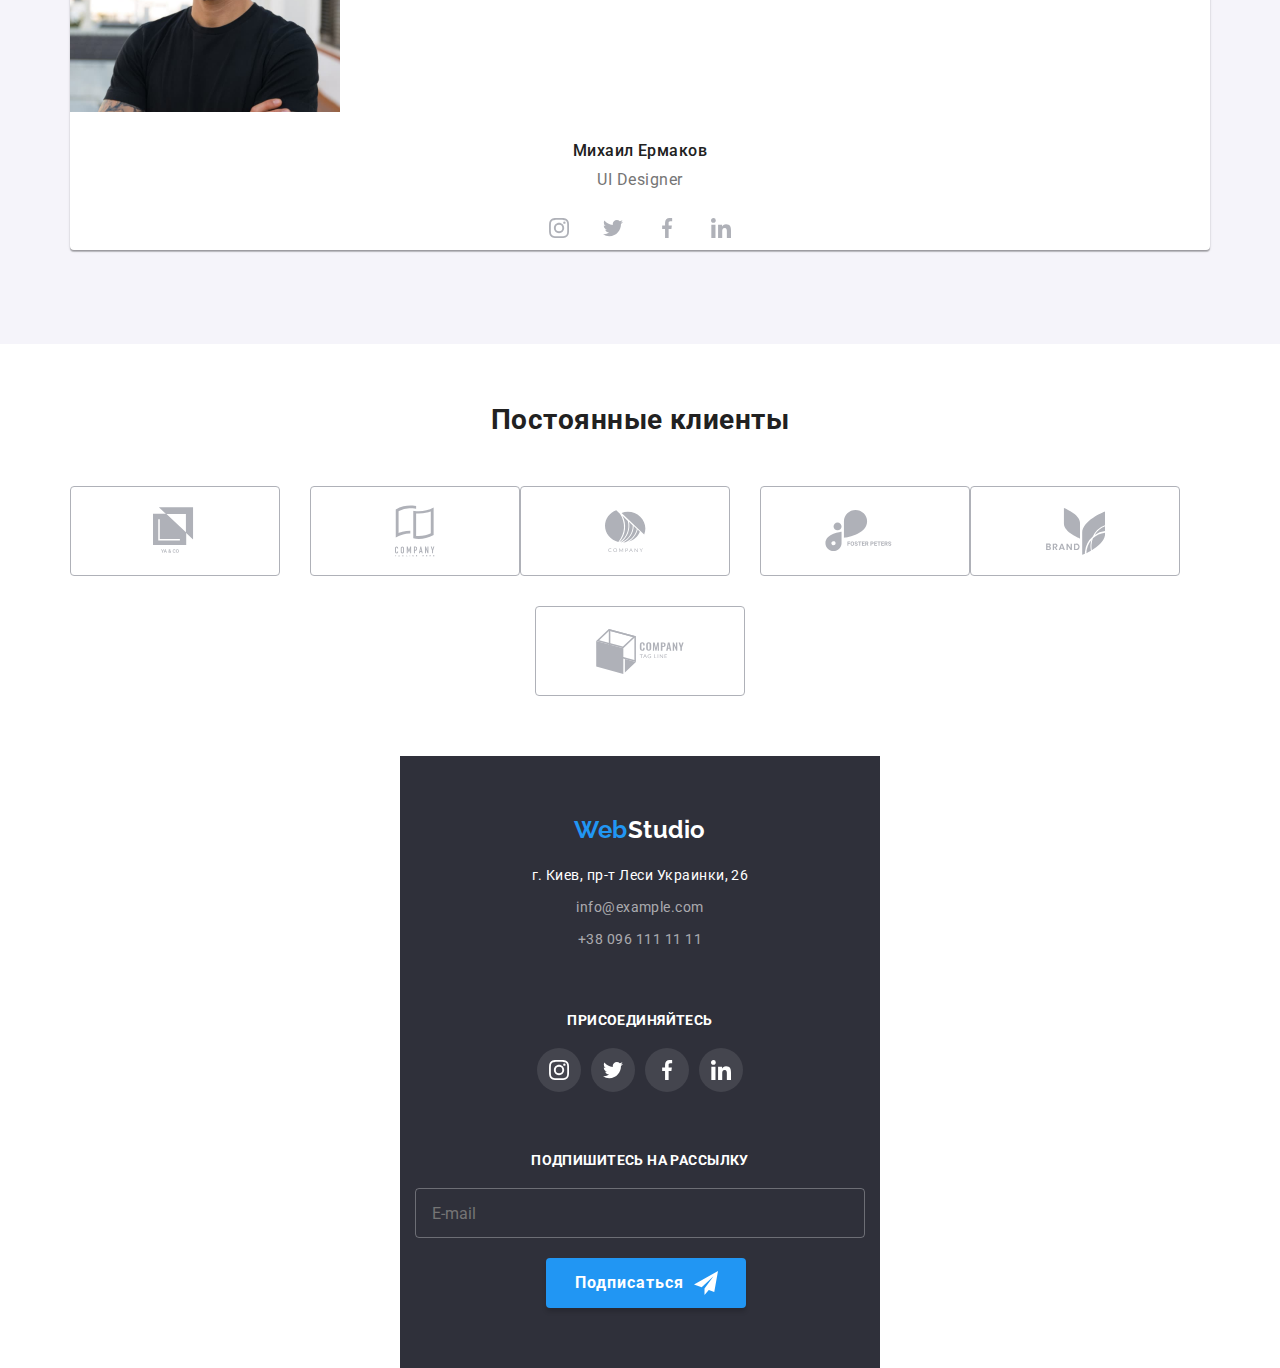
==== commit 3667e85c: "7" ====
--- a/index.html
+++ b/index.html
@@ -26,8 +26,8 @@
           </svg>
         </button>
         <!--Навигация-->
-        <div class="menu-container" id="menu-container" data-menu>  
-          
+        <div class="menu-container" id="menu-container" data-menu>
+
           <ul class="site-nav">
             <li class="item">
               <a href="./index.html" class="current-link">Студия</a>
@@ -37,10 +37,10 @@
             </li>
             <li class="item"><a href="" class="link">Контакты</a></li>
           </ul>
-          
+
 
           <!--Контакты-->
-         
+
           <ul class="contacts">
             <li class="contacts-list">
               <a href="mailto:info@devstudio.com" class="link">
@@ -57,7 +57,7 @@
                 +38 096 111 11 11</a>
             </li>
           </ul>
-         
+
         </div>
 
       </nav>
@@ -115,18 +115,27 @@
         <h2 class="work-title">Чем мы занимаемся</h2>
         <ul class="work-list">
           <li class="work-item">
-            <img src="./img/work/img.jpg" alt="человек работает за компьютером" width="370" height="294" />
+
+            <img srcset="
+            ./img/work/img-desktop.jpg 1x, 
+            ./img/work/img-desktop@2x.jpg 2x"
+              src="./img/work/img-desktop.jpg" alt="человек работает за компьютером" width="370" height="294" />
 
             <p class="label">Десктопные приложения</p>
           </li>
           <li class="work-item">
-            <img src="./img/work/img1.jpg" alt="человек работает за ноутбуком" width="370" height="294" />
+            <img srcset="
+            ./img/work/img-desktop2.jpg 1x, 
+            ./img/work/img-desktop2@2x.jpg 2x"
+              src="./img/work/img-desktop2.jpg" alt="человек работает за ноутбуком" width="370" height="294" />
 
             <p class="label">Мобильные приложения</p>
           </li>
           <li class="work-item">
-            <img src="./img/work/img2.jpg" alt="человек работает за планшетом" width="370" height="294" />
-
+            <img srcset="
+            ./img/work/img-desktop3.jpg 1x, 
+            ./img/work/img-desktop3@2x.jpg 2x"
+              src="./img/work/img-desktop3.jpg" alt="человек работает за планшетом" width="370" height="294" />
             <p class="label">Дизайнерские решения</p>
           </li>
         </ul>
@@ -173,7 +182,7 @@
             </ul>
           </li>
           <li class="team-item">
-            <img  src="./img/team/developer.jpg" alt="женщина в черном пиджаке улыбается" width="270" height="260" />
+            <img src="./img/team/developer.jpg" alt="женщина в черном пиджаке улыбается" width="270" height="260" />
             <h3 class="team-name">Ольга Репина</h3>
             <p class="team-profession" lang="en">Frontend Developer</p>
             <ul class="icon-team-list">
@@ -423,11 +432,7 @@
           <span class="label-modal">Соглашаюсь с рассылкой и принимаю
             <a href="">Условия договора</a></span>
         </label>
-        <!-- <div class="div-checkbox">
-          <input type="checkbox" value="policy" class="chekbox" />
-          <label for="" class="chekbox-modal">Соглашаюсь с рассылкой и принимаю
-            <a href="">Условия договора</a></label>
-        </div> -->
+
         <div class="div-submit">
           <button type="submit" class="submit-button">Отправить</button>
         </div>
--- a/css/main.min.css
+++ b/css/main.min.css
@@ -1,2 +1,2 @@
-*,*::before,*::after{margin:0;padding:0}body{background-color:#fff;color:#757575;font-family:Roboto, sans-serif;letter-spacing:0.03em;font-style:normal}.list{list-style:none}.link{text-decoration:none}.address{font-style:normal}img{display:block}.container{padding-right:15px;padding-left:15px}@media screen and (min-width: 480px){.container{width:480px;margin:0 auto}}@media screen and (min-width: 768px){.container{width:768px}}@media screen and (min-width: 1200px){.container{width:1200px}}.page-header{position:relative}@media screen and (max-width: 767px){.page-header{padding-top:10px;padding-bottom:10px;border-bottom:1px solid #ececec}}@media screen and (min-width: 768px){.page-header{padding-top:21px;padding-bottom:21px}}@media screen and (min-width: 1200px){.page-header{padding-bottom:25px;padding-top:24px}}.header-logo{color:#000000;text-decoration:none;font-family:Raleway, sans-serif;font-weight:700;font-size:24px;line-height:1.16}@media screen and (max-width: 767px){.header-logo{margin-right:276px}}.main-nav{display:flex;align-items:center}.menu-button{display:inline-flex;margin:0;padding:0;border:none;background-color:inherit;transition:fill 250ms cubic-bezier(0.4, 0, 0.2, 1)}.menu-button .icon-cross{display:none}.menu-button.is-open .icon-cross{display:block}.menu-button.is-open .icon-menu{display:none}.menu-button:hover,.menu-button:focus{fill:#2196f3}@media screen and (min-width: 767px){.menu-button{display:none}}.logo{color:#2196f3;text-decoration:none}@media screen and (max-width: 767px){.menu-container{display:none;position:absolute;background-color:#fff;top:100%;left:0;width:100%;border-top:1px solid #ececec;text-align:center;padding-top:60px;padding-bottom:60px;padding-left:140px;padding-right:140px;box-shadow:0px 4px 8px rgba(0,0,0,0.04),0px 2px 4px rgba(0,0,0,0.08),0px 1px 3px rgba(0,0,0,0.16)}.menu-container.is-open{display:block}}@media screen and (min-width: 768px){.menu-container{display:flex;align-items:center}}.site-nav{list-style-type:none;letter-spacing:0.02em;font-weight:500;font-size:14px;line-height:1.14}.site-nav .link{display:block;transition:color 250ms cubic-bezier(0.4, 0, 0.2, 1);color:#212121;text-decoration:none}.site-nav .link:hover,.site-nav .link:focus{color:#2196f3}@media screen and (max-width: 767px){.site-nav .item{margin-bottom:40px}.site-nav .item:last-child{margin-bottom:60px}}@media screen and (min-width: 768px){.site-nav{display:inline-flex;margin-left:83px;margin-right:84px}.site-nav .item:not(:last-child){margin-right:50px}}@media screen and (min-width: 1200px){.site-nav{margin-left:93px;margin-right:301px}}.current-link{display:inline-block;position:relative;transition:color 250ms cubic-bezier(0.4, 0, 0.2, 1);color:#2196f3;text-decoration:none}.current-link:hover,.current-link:focus{color:#2196f3}.current-link::after{display:block;content:'';position:absolute;bottom:-8px;background-color:#2196f3;width:100%;height:4px;text-align:center;border-radius:2px}@media screen and (min-width: 768px){.current-link::after{bottom:-32px}}.contacts{list-style-type:none;letter-spacing:0.02em;font-weight:500;font-size:14px;line-height:1.14;list-style:none}.contacts .link{color:#757575;text-decoration:none;font-style:normal;transition:color 250ms cubic-bezier(0.4, 0, 0.2, 1)}.contacts .link:hover,.contacts .link:focus{color:#2196f3}@media screen and (min-width: 480px) and (max-width: 767px){.contacts-list:last-child{margin-bottom:0px}.contacts-list{margin-bottom:16px;font-size:12px;font-size:18px;line-height:1.16}}@media screen and (max-width: 1199px){.contacts{display:block}.contacts-list{font-size:12px;line-height:1.14}.contacts-list:not(:last-child){margin-bottom:10px}}@media screen and (min-width: 1200px){.contacts{display:flex;flex-wrap:wrap;align-items:baseline}.contacts-list:not(:last-child){margin-right:30px}}.icon-contacts-envelope{margin-right:10px;width:16px;height:12px;border:none;fill:#afb1b8;transition:fill 250ms cubic-bezier(0.4, 0, 0.2, 1)}@media screen and (min-width: 768px) and (max-width: 1199px){.icon-contacts-envelope{margin-right:8px;width:14px;height:10px}}.icon-contacts-smartphone{margin-right:10px;width:10px;height:15px;fill:#afb1b8;transition:fill 250ms cubic-bezier(0.4, 0, 0.2, 1)}@media screen and (min-width: 768px) and (max-width: 1199px){.icon-contacts-smartphone{margin-right:8px;width:10px;height:14px}}@media screen and (min-width: 1200px){.icon-contacts-smartphone{height:16px}}.link:hover .icon-contacts-envelope,.link:focus .icon-contacts-envelope{fill:#2196f3}.link:hover .icon-contacts-smartphone,.link:focus .icon-contacts-smartphone{fill:#2196f3}.container-hero{width:480px;height:400px;margin-left:auto;margin-right:auto;background-color:#2f303a;text-align:center;background-repeat:no-repeat;background-position:cover}@media screen and (min-width: 320px) and (max-width: 767px){.container-hero{background-image:linear-gradient(to right, rgba(47,48,58,0.4), rgba(47,48,58,0.4)),url("../img/hero/hero-mob.jpg")}}@media screen and (min-device-pixel-ratio: 2) and (min-width: 320px), screen and (min-resolution: 192dpi) and (min-width: 320px), screen and (min-resolution: 2dppx) and (min-width: 320px){.container-hero{background-image:linear-gradient(to right, rgba(47,48,58,0.4), rgba(47,48,58,0.4)),url("../img/hero/hero-mob@2x.jpg")}}.hero-button{font-style:normal;font-weight:700;font-size:16px;line-height:1.875;background-color:#2196f3;color:#fff;letter-spacing:0.06em;box-shadow:0px 4px 4px rgba(0,0,0,0.15);border-radius:4px;padding:10px 32px;border:0px;min-width:136px;min-height:30px}.hero-title{color:#fff;letter-spacing:0.06em;font-size:26px;line-height:1.62;font-weight:900;text-align:center;text-transform:uppercase;padding-top:118px;padding-left:60px;padding-right:60px;margin-bottom:30px}.backdrop{position:fixed;background-color:rgba(0,0,0,0.2);width:100%;height:100%;top:0;left:0;overflow-y:scroll;opacity:1;transition:opacity 250ms cubic-bezier(0.4, 0, 0.2, 1)}.backdrop.is-hidden{opacity:0;pointer-events:none}.backdrop.is-hidden .modal{transform:translate(-50%, -50%) scale(0.7)}.modal{position:absolute;width:450px;height:609px;background-color:#ffffff;top:50%;left:50%;transform:translate(-50%, -50%) scale(1);transition:transform 250ms cubic-bezier(0.4, 0, 0.2, 1);box-shadow:0px 1px 3px rgba(0,0,0,0.12),0px 1px 1px rgba(0,0,0,0.14),0px 2px 1px rgba(0,0,0,0.2);border-radius:4px}.modal-title{color:#212121;font-weight:700;font-size:20px;line-height:1.5;text-align:center;padding-top:40px;margin-bottom:12px;padding-left:40px;padding-right:40px}.modal-form{padding-left:40px;padding-right:40px}.modal-form-input{display:block;width:100%;height:40px;border:1px solid rgba(33,33,33,0.2);padding-left:42px;border-radius:4px;transition:border 250ms cubic-bezier(0.4, 0, 0.2, 1)}.modal-form-input:focus{outline:none;border:1px solid #2196f3}.modal-form-input:hover{cursor:pointer}.modal-form-input:focus ~ .icon-modal{fill:#2196f3}.btn-modal{position:absolute;width:0px;height:0px;left:91%;border:none;cursor:pointer}.btn-modal:hover,.btn-modal:focus{fill:#2196f3}.circle-modal{position:absolute;top:8px;left:4px;display:inline-block;width:30px;height:30px;border-radius:50%;border:1px solid rgba(0,0,0,0.1)}.btn-svg{position:absolute;width:11px;height:11px;top:50%;left:50%;transform:translate(-50%, -50%);transition:fill 250ms cubic-bezier(0.4, 0, 0.2, 1)}.label-form{font-weight:400;font-size:12px;line-height:1.16;cursor:pointer}.icon-modal{position:absolute;bottom:11px;width:18px;height:18px;left:12px;transition:fill 250ms cubic-bezier(0.4, 0, 0.2, 1)}.div-input{position:relative;margin-bottom:10px}.comment-message{width:100%;height:120px;padding-top:12px;padding-bottom:12px;padding-left:16px;padding-right:16px;resize:none;border:1px solid rgba(33,33,33,0.2);border-radius:4px;transition:border 250ms cubic-bezier(0.4, 0, 0.2, 1);font-size:14px}.comment-message::placeholder{color:rgba(117,117,117,0.5);font-size:14px}.comment-message:focus{outline:none;border:1px solid #2196f3}.comment-message:hover{cursor:pointer}.field{display:flex;justify-content:center;margin-top:20px;align-items:center}.chekbox{position:absolute;width:1px;height:1px;margin:-1px;border:0;padding:0;clip:rect(0 0 0 0);overflow:hidden;transition:background-image 1000ms cubic-bezier(0.4, 0, 0.2, 1)}.chekbox:checked+.icon-chekbox{border-color:transparent;background-color:#2196f3;background-image:url("../img/check.svg");background-size:contain;background-origin:border-box}.label-modal{font-weight:400;font-size:11px;line-height:1.16;margin-left:8px}.icon-chekbox{display:inline-block;width:15px;height:15px;border:2px solid #000000;border-radius:2px}.submit-button{font-weight:700;font-size:16px;line-height:1.875;background-color:#2196f3;color:#fff;letter-spacing:0.06em;box-shadow:0px 4px 4px rgba(0,0,0,0.15);border-radius:4px;padding-top:10px;padding-right:55px;padding-bottom:10px;padding-left:56px;border:0px;min-width:136px;min-height:30px;cursor:pointer}.div-submit{display:flex;justify-content:center;margin-top:30px}.features{padding-top:60px;padding-bottom:60px}.features-title{color:#212121;font-weight:700;font-size:14px;line-height:1.14;text-transform:uppercase;padding-top:30px;margin-bottom:10px;text-align:center}.features-text{font-weight:400;font-size:14px;line-height:1.7}.features-list{list-style-type:none;display:block}.features-item{padding-left:15px}.features-item.antenna::before{display:block;content:'';width:450px;height:120px;background-color:#f5f4fa;border-radius:4px;background-image:url(../img/features/antenna.svg);background-repeat:no-repeat;background-position:center}.features-item.clock::before{display:block;content:'';width:450px;height:120px;background-color:#f5f4fa;border-radius:4px;background-image:url(../img/features/clock.svg);background-repeat:no-repeat;background-position:center}.features-item.diagram::before{display:block;content:'';width:450px;height:120px;background-color:#f5f4fa;border-radius:4px;background-image:url(../img/features/diagram.svg);background-repeat:no-repeat;background-position:center}.features-item.astronaut::before{display:block;content:'';width:450px;height:120px;background-color:#f5f4fa;border-radius:4px;background-image:url(../img/features/astronaut.svg);background-repeat:no-repeat;background-position:center}@media screen and (max-width: 1199px){.work{display:none}}@media screen and (min-width: 1200px){.work{padding-bottom:94px}.work-list{display:flex;list-style-type:none}.work-item{margin-right:30px;position:relative}.work-item:last-child{margin-right:0px}.work-title{color:#212121;font-weight:700;font-size:36px;line-height:1.16;text-align:center;margin-bottom:50px}.label{position:absolute;display:flex;align-items:center;justify-content:center;bottom:0%;height:70px;width:370px;background-color:rgba(47,48,58,0.8);color:#fff;font-style:normal;font-weight:700;font-size:14px;line-height:1.14;letter-spacing:0.03em;text-transform:uppercase}}.team{padding-bottom:94px;background-color:#f5f4fa}.team-title{color:#212121;font-weight:700;font-size:28px;line-height:1.17;text-align:center;padding-top:94px;margin-bottom:50px}.team-list{list-style-type:none}.team-item{margin-right:15px;margin-left:15px;margin-bottom:30px;background-color:#ffffff;border-radius:0px 0px 4px 4px;box-shadow:0px 1px 3px rgba(0,0,0,0.12),0px 1px 1px rgba(0,0,0,0.14),0px 2px 1px rgba(0,0,0,0.2)}.team-item:last-child{margin-bottom:0px}.team-name{font-weight:500;font-size:16px;line-height:1.18;text-align:center;color:#212121;margin-top:30px;margin-bottom:10px}.team-profession{color:#757575;font-weight:400;font-size:16px;line-height:1.18;text-align:center}.icon-team-list{display:flex;flex-wrap:wrap;list-style:none;justify-content:center;margin-top:16px}.icon-team-item:not(:last-child){margin-right:10px}.icon-social{width:20px;height:20px;fill:#afb1b8;transition:fill 250ms cubic-bezier(0.4, 0, 0.2, 1)}.social-link{display:flex;align-items:center;justify-content:center;width:44px;height:44px;border-radius:50%;transition:background-color 250ms cubic-bezier(0.4, 0, 0.2, 1)}.social-link:hover,.social-link:focus{background-color:#2196f3}.social-link:hover .icon-social,.social-link:focus .icon-social{fill:#fff}.clients-title{color:#212121;font-weight:700;font-size:28px;line-height:1.17;text-align:center;padding-top:60px;margin-bottom:50px}.clients-list{list-style-type:none;display:flex;flex-wrap:wrap;padding-bottom:60px;justify-content:center}.clients-list-item:nth-child(-n+4){margin-bottom:30px}.clients-list-item:nth-child(odd){margin-right:30px}.icon-clients-link{display:flex;width:210px;height:90px;justify-content:center;align-items:center;border:1px solid #afb1b8;border-radius:4px;transition:border 250ms cubic-bezier(0.4, 0, 0.2, 1)}.icon-clients-link:hover,.icon-clients-link:focus{border:1px solid #2196f3}.icon-clients-link:hover .icon-clients-logo1,.icon-clients-link:focus .icon-clients-logo1{fill:#2196f3}.icon-clients-link:hover .icon-clients-logo2,.icon-clients-link:focus .icon-clients-logo2{fill:#2196f3}.icon-clients-link:hover .icon-clients-logo3,.icon-clients-link:focus .icon-clients-logo3{fill:#2196f3}.icon-clients-link:hover .icon-clients-logo4,.icon-clients-link:focus .icon-clients-logo4{fill:#2196f3}.icon-clients-link:hover .icon-clients-logo5,.icon-clients-link:focus .icon-clients-logo5{fill:#2196f3}.icon-clients-link:hover .icon-clients-logo6,.icon-clients-link:focus .icon-clients-logo6{fill:#2196f3}.icon-clients-logo1{width:44.27px;height:49.23px;fill:#afb1b8;transition:fill 250ms cubic-bezier(0.4, 0, 0.2, 1)}.icon-clients-logo2{width:40px;height:52px;fill:#afb1b8;transition:fill 250ms cubic-bezier(0.4, 0, 0.2, 1)}.icon-clients-logo3{width:41px;height:42.6px;fill:#afb1b8;transition:fill 250ms cubic-bezier(0.4, 0, 0.2, 1)}.icon-clients-logo4{width:79.66px;height:42.02px;fill:#afb1b8;transition:fill 250ms cubic-bezier(0.4, 0, 0.2, 1)}.icon-clients-logo5{width:59px;height:47px;fill:#afb1b8;transition:fill 250ms cubic-bezier(0.4, 0, 0.2, 1)}.icon-clients-logo6{width:88.48px;height:45.44px;fill:#afb1b8;transition:fill 250ms cubic-bezier(0.4, 0, 0.2, 1)}.footer{display:block;text-align:center;background-color:#2f303a;margin-left:auto;margin-right:auto;width:480px;padding-top:60px;padding-bottom:60px}.footer-list:not(:last-child){margin-bottom:8px}.footer-list:last-child{margin-bottom:60px}.footer-logo{display:block;color:#ffffff;text-decoration:none;font-family:Raleway, sans-serif;font-weight:700;font-size:24px;line-height:1.16;margin-bottom:20px}.footer-title{font-weight:700;font-size:14px;line-height:16px;letter-spacing:0.03em;color:#fff;margin-bottom:20px}.contacts-footer{display:block;list-style-type:none}.contacts-footer .link{list-style-type:none;font-weight:400;font-size:14px;line-height:1.71;color:rgba(255,255,255,0.6);text-decoration:none;font-style:normal;transition:color 250ms cubic-bezier(0.4, 0, 0.2, 1)}.contacts-footer .link-adress{list-style-type:none;font-weight:400;font-size:14px;line-height:1.71;color:#fff;text-decoration:none;font-style:normal;transition:color 250ms cubic-bezier(0.4, 0, 0.2, 1)}.contacts-footer .link:hover,.contacts-footer .link:focus,.contacts-footer .link-adress:hover,.contacts-footer .link-adress:focus{color:#2196f3}.logo-web{color:#2196f3;text-decoration:none}.footer-icon{width:20px;height:20px;fill:#fff}.footer-icon-item:not(:last-child){margin-right:10px}.footer-icon-link:hover,.footer-icon-link:focus{background-color:#2196f3}.footer-icon-link{display:flex;justify-content:center;align-items:center;border-radius:50%;width:44px;height:44px;background-color:rgba(255,255,255,0.1);transition:background-color 250ms cubic-bezier(0.4, 0, 0.2, 1)}.footer-icon-list{list-style:none;display:flex;justify-content:center;margin-bottom:60px}.mailing-title{font-weight:700;font-size:14px;line-height:16px;letter-spacing:0.03em;color:#fff;margin-bottom:20px;text-transform:uppercase}.input-mailing{width:450px;height:50px;margin-bottom:20px;padding-left:16px;background-color:rgba(0,0,0,0);border:1px solid rgba(255,255,255,0.3);border-radius:4px;color:rgba(255,255,255,0.6)}.input-mailing:focus{outline:none}.button-mailing{position:relative;font-weight:700;font-size:16px;line-height:1.875;background-color:#2196f3;color:#fff;letter-spacing:0.06em;box-shadow:0px 4px 4px rgba(0,0,0,0.15);border-radius:4px;padding-right:33px;border:0px;width:200px;height:50px;margin-left:12px}.mailing-icon{position:absolute;width:24px;height:24px;top:50%;right:16px;transform:translate(-50%, -50%)}
+*,*::before,*::after{margin:0;padding:0}body{background-color:#fff;color:#757575;font-family:Roboto, sans-serif;letter-spacing:0.03em;font-style:normal}.list{list-style:none}.link{text-decoration:none}.address{font-style:normal}img{display:block}.container{padding-right:15px;padding-left:15px}@media screen and (min-width: 480px){.container{width:480px;margin:0 auto}}@media screen and (min-width: 768px){.container{width:768px}}@media screen and (min-width: 1200px){.container{width:1200px}}.page-header{position:relative}@media screen and (max-width: 767px){.page-header{padding-top:10px;padding-bottom:10px;border-bottom:1px solid #ececec}}@media screen and (min-width: 768px){.page-header{padding-top:21px;padding-bottom:21px}}@media screen and (min-width: 1200px){.page-header{padding-bottom:25px;padding-top:24px}}.header-logo{color:#000000;text-decoration:none;font-family:Raleway, sans-serif;font-weight:700;font-size:24px;line-height:1.16}@media screen and (max-width: 767px){.header-logo{margin-right:276px}}.main-nav{display:flex;align-items:center}.menu-button{display:inline-flex;margin:0;padding:0;border:none;background-color:inherit;transition:fill 250ms cubic-bezier(0.4, 0, 0.2, 1)}.menu-button .icon-cross{display:none}.menu-button.is-open .icon-cross{display:block}.menu-button.is-open .icon-menu{display:none}.menu-button:hover,.menu-button:focus{fill:#2196f3}@media screen and (min-width: 767px){.menu-button{display:none}}.logo{color:#2196f3;text-decoration:none}@media screen and (max-width: 767px){.menu-container{display:none;position:absolute;background-color:#fff;top:100%;left:0;width:100%;border-top:1px solid #ececec;text-align:center;padding-top:60px;padding-bottom:60px;padding-left:140px;padding-right:140px;box-shadow:0px 4px 8px rgba(0,0,0,0.04),0px 2px 4px rgba(0,0,0,0.08),0px 1px 3px rgba(0,0,0,0.16)}.menu-container.is-open{display:block}}@media screen and (min-width: 768px){.menu-container{display:flex;align-items:center}}.site-nav{list-style-type:none;letter-spacing:0.02em;font-weight:500;font-size:14px;line-height:1.14}.site-nav .link{display:block;transition:color 250ms cubic-bezier(0.4, 0, 0.2, 1);color:#212121;text-decoration:none}.site-nav .link:hover,.site-nav .link:focus{color:#2196f3}@media screen and (max-width: 767px){.site-nav .item{margin-bottom:40px}.site-nav .item:last-child{margin-bottom:60px}}@media screen and (min-width: 768px){.site-nav{display:inline-flex;margin-left:83px;margin-right:84px}.site-nav .item:not(:last-child){margin-right:50px}}@media screen and (min-width: 1200px){.site-nav{margin-left:93px;margin-right:301px}}.current-link{display:inline-block;position:relative;transition:color 250ms cubic-bezier(0.4, 0, 0.2, 1);color:#2196f3;text-decoration:none}.current-link:hover,.current-link:focus{color:#2196f3}.current-link::after{display:block;content:'';position:absolute;bottom:-8px;background-color:#2196f3;width:100%;height:4px;text-align:center;border-radius:2px}@media screen and (min-width: 768px){.current-link::after{bottom:-32px}}.contacts{list-style-type:none;letter-spacing:0.02em;font-weight:500;font-size:14px;line-height:1.14;list-style:none}.contacts .link{color:#757575;text-decoration:none;font-style:normal;transition:color 250ms cubic-bezier(0.4, 0, 0.2, 1)}.contacts .link:hover,.contacts .link:focus{color:#2196f3}@media screen and (min-width: 480px) and (max-width: 767px){.contacts-list:last-child{margin-bottom:0px}.contacts-list{margin-bottom:16px;font-size:12px;font-size:18px;line-height:1.16}}@media screen and (max-width: 1199px){.contacts{display:block}.contacts-list{font-size:12px;line-height:1.14}.contacts-list:not(:last-child){margin-bottom:10px}}@media screen and (min-width: 1200px){.contacts{display:flex;flex-wrap:wrap;align-items:baseline}.contacts-list:not(:last-child){margin-right:30px}}.icon-contacts-envelope{margin-right:10px;width:16px;height:12px;border:none;fill:#afb1b8;transition:fill 250ms cubic-bezier(0.4, 0, 0.2, 1)}@media screen and (min-width: 768px) and (max-width: 1199px){.icon-contacts-envelope{margin-right:8px;width:14px;height:10px}}.icon-contacts-smartphone{margin-right:10px;width:10px;height:15px;fill:#afb1b8;transition:fill 250ms cubic-bezier(0.4, 0, 0.2, 1)}@media screen and (min-width: 768px) and (max-width: 1199px){.icon-contacts-smartphone{margin-right:8px;width:10px;height:14px}}@media screen and (min-width: 1200px){.icon-contacts-smartphone{height:16px}}.link:hover .icon-contacts-envelope,.link:focus .icon-contacts-envelope{fill:#2196f3}.link:hover .icon-contacts-smartphone,.link:focus .icon-contacts-smartphone{fill:#2196f3}.container-hero{margin-left:auto;margin-right:auto;background-color:#2f303a;text-align:center}@media screen and (min-width: 320px) and (max-width: 767px){.container-hero{padding:118px 60px;max-width:480px;height:400px;background-size:cover;background-repeat:no-repeat;background-image:linear-gradient(to right, rgba(47,48,58,0.4), rgba(47,48,58,0.4)),url("../img/hero/hero-mob.jpg")}}@media screen and (min-device-pixel-ratio: 2) and (max-width: 767px), screen and (min-resolution: 192dpi) and (max-width: 767px), screen and (min-resolution: 2dppx) and (max-width: 767px){.container-hero{background-image:linear-gradient(to right, rgba(47,48,58,0.4), rgba(47,48,58,0.4)),url("../img/hero/hero-mob@2x.jpg")}}@media screen and (min-width: 768px){.container-hero{padding:118px 204px;max-width:768px;height:400px;background-repeat:no-repeat;background-size:cover;background-image:linear-gradient(to right, rgba(47,48,58,0.4), rgba(47,48,58,0.4)),url("../img/hero/hero-tablet.jpg")}}@media screen and (min-device-pixel-ratio: 2) and (min-width: 768px), screen and (min-resolution: 192dpi) and (min-width: 768px), screen and (min-resolution: 2dppx) and (min-width: 768px){.container-hero{background-image:linear-gradient(to right, rgba(47,48,58,0.4), rgba(47,48,58,0.4)),url("../img/hero/hero-tablet@2x.jpg")}}@media screen and (min-width: 1200px){.container-hero{padding:200px 452px;max-width:1600px;height:600px;background-repeat:no-repeat;background-size:cover;background-image:linear-gradient(to right, rgba(47,48,58,0.4), rgba(47,48,58,0.4)),url("../img/hero/hero.jpg")}}@media screen and (min-device-pixel-ratio: 2) and (min-width: 1200px), screen and (min-resolution: 192dpi) and (min-width: 1200px), screen and (min-resolution: 2dppx) and (min-width: 1200px){.container-hero{background-image:linear-gradient(to right, rgba(47,48,58,0.4), rgba(47,48,58,0.4)),url("../img/hero/hero@2x.jpg")}}.hero-button{font-style:normal;font-weight:700;font-size:16px;line-height:1.875;background-color:#2196f3;color:#fff;letter-spacing:0.06em;box-shadow:0px 4px 4px rgba(0,0,0,0.15);border-radius:4px;padding:10px 32px;border:0px;min-width:136px;min-height:30px}.hero-title{color:#fff;letter-spacing:0.06em;font-size:26px;line-height:1.62;font-weight:900;text-align:center;text-transform:uppercase;margin-bottom:30px}@media screen and (min-width: 1200px){.hero-title{font-size:44px;line-height:1.363}}.backdrop{position:fixed;background-color:rgba(0,0,0,0.2);width:100%;height:100%;top:0;left:0;overflow-y:scroll;opacity:1;transition:opacity 250ms cubic-bezier(0.4, 0, 0.2, 1)}.backdrop.is-hidden{opacity:0;pointer-events:none}.backdrop.is-hidden .modal{transform:translate(-50%, -50%) scale(0.7)}.modal{position:absolute;width:450px;height:609px;background-color:#ffffff;top:50%;left:50%;transform:translate(-50%, -50%) scale(1);transition:transform 250ms cubic-bezier(0.4, 0, 0.2, 1);box-shadow:0px 1px 3px rgba(0,0,0,0.12),0px 1px 1px rgba(0,0,0,0.14),0px 2px 1px rgba(0,0,0,0.2);border-radius:4px}@media screen and (min-width: 1200px){.modal{width:528px;height:581px}}.modal-title{color:#212121;font-weight:700;font-size:20px;line-height:1.5;text-align:center;padding-top:40px;margin-bottom:12px;padding-left:40px;padding-right:40px}.modal-form{padding-left:40px;padding-right:40px}.modal-form-input{display:block;width:100%;height:40px;border:1px solid rgba(33,33,33,0.2);padding-left:42px;border-radius:4px;transition:border 250ms cubic-bezier(0.4, 0, 0.2, 1)}.modal-form-input:focus{outline:none;border:1px solid #2196f3}.modal-form-input:hover{cursor:pointer}.modal-form-input:focus ~ .icon-modal{fill:#2196f3}.btn-modal{position:absolute;width:0px;height:0px;left:91%;border:none;cursor:pointer}.btn-modal:hover,.btn-modal:focus{fill:#2196f3}.circle-modal{position:absolute;top:8px;left:4px;display:inline-block;width:30px;height:30px;border-radius:50%;border:1px solid rgba(0,0,0,0.1)}.btn-svg{position:absolute;width:11px;height:11px;top:50%;left:50%;transform:translate(-50%, -50%);transition:fill 250ms cubic-bezier(0.4, 0, 0.2, 1)}.label-form{font-weight:400;font-size:12px;line-height:1.16;cursor:pointer}.icon-modal{position:absolute;bottom:11px;width:18px;height:18px;left:12px;transition:fill 250ms cubic-bezier(0.4, 0, 0.2, 1)}.div-input{position:relative;margin-bottom:10px}.comment-message{width:100%;height:120px;padding-top:12px;padding-bottom:12px;padding-left:16px;padding-right:16px;resize:none;border:1px solid rgba(33,33,33,0.2);border-radius:4px;transition:border 250ms cubic-bezier(0.4, 0, 0.2, 1);font-size:14px}.comment-message::placeholder{color:rgba(117,117,117,0.5);font-size:14px}.comment-message:focus{outline:none;border:1px solid #2196f3}.comment-message:hover{cursor:pointer}.field{display:flex;margin-top:20px;align-items:center}.chekbox{position:absolute;width:1px;height:1px;margin:-1px;border:0;padding:0;clip:rect(0 0 0 0);overflow:hidden;transition:background-image 1000ms cubic-bezier(0.4, 0, 0.2, 1)}.chekbox:checked+.icon-chekbox{border-color:transparent;background-color:#2196f3;background-image:url("../img/check.svg");background-size:contain;background-origin:border-box}.label-modal{font-weight:400;font-size:11.9px;line-height:1.16;margin-left:8px}@media screen and (min-width: 1200px){.label-modal{font-size:14px;line-height:1.71}}.icon-chekbox{display:inline-block;width:15px;height:15px;border:2px solid #000000;border-radius:2px}.submit-button{font-weight:700;font-size:16px;line-height:1.875;background-color:#2196f3;color:#fff;letter-spacing:0.06em;box-shadow:0px 4px 4px rgba(0,0,0,0.15);border-radius:4px;padding-top:10px;padding-right:55px;padding-bottom:10px;padding-left:56px;border:0px;min-width:136px;min-height:30px;cursor:pointer}.div-submit{display:flex;justify-content:center;margin-top:30px}.features{padding-top:60px;padding-bottom:60px}@media screen and (min-width: 1200px){.features{padding-top:94px;padding-bottom:94px}}.features-title{color:#212121;font-weight:700;font-size:14px;line-height:1.14;text-transform:uppercase;padding-top:30px;margin-bottom:10px}@media screen and (max-width: 767px){.features-title{text-align:center}}.features-text{font-weight:400;font-size:14px;line-height:1.7}.features-list{list-style-type:none;display:block}@media screen and (min-width: 768px){.features-list{display:flex;flex-wrap:wrap;justify-content:space-between}}@media screen and (max-width: 1199px){.features-item:not(:last-child){margin-bottom:30px}}@media screen and (min-width: 768px){.features-item{width:354px}}@media screen and (min-width: 1200px){.features-item{width:270px}}.features-item.antenna::before{display:block;content:'';width:450px;height:120px;background-color:#f5f4fa;border-radius:4px;background-image:url(../img/features/antenna.svg);background-repeat:no-repeat;background-position:center}@media screen and (min-width: 768px){.features-item.antenna::before{width:354px}}@media screen and (min-width: 1200px){.features-item.antenna::before{width:270px}}.features-item.clock::before{display:block;content:'';width:450px;height:120px;background-color:#f5f4fa;border-radius:4px;background-image:url(../img/features/clock.svg);background-repeat:no-repeat;background-position:center}@media screen and (min-width: 768px){.features-item.clock::before{width:354px}}@media screen and (min-width: 1200px){.features-item.clock::before{width:270px}}.features-item.diagram::before{display:block;content:'';width:450px;height:120px;background-color:#f5f4fa;border-radius:4px;background-image:url(../img/features/diagram.svg);background-repeat:no-repeat;background-position:center}@media screen and (min-width: 768px){.features-item.diagram::before{width:354px}}@media screen and (min-width: 1200px){.features-item.diagram::before{width:270px}}.features-item.astronaut::before{display:block;content:'';width:450px;height:120px;background-color:#f5f4fa;border-radius:4px;background-image:url(../img/features/astronaut.svg);background-repeat:no-repeat;background-position:center}@media screen and (min-width: 768px){.features-item.astronaut::before{width:354px}}@media screen and (min-width: 1200px){.features-item.astronaut::before{width:270px}}@media screen and (max-width: 1199px){.work{display:none}}@media screen and (min-width: 1200px){.work{padding-bottom:94px}.work-list{display:flex;list-style-type:none}.work-item{margin-right:30px;position:relative}.work-item:last-child{margin-right:0px}.work-title{color:#212121;font-weight:700;font-size:36px;line-height:1.16;text-align:center;margin-bottom:50px}.label{position:absolute;display:flex;align-items:center;justify-content:center;bottom:0%;height:70px;width:370px;background-color:rgba(47,48,58,0.8);color:#fff;font-style:normal;font-weight:700;font-size:14px;line-height:1.14;letter-spacing:0.03em;text-transform:uppercase}}.team{padding-bottom:94px;background-color:#f5f4fa}.team-title{color:#212121;font-weight:700;font-size:28px;line-height:1.17;text-align:center;padding-top:94px;margin-bottom:50px}.team-list{list-style-type:none}.team-item{margin-right:15px;margin-left:15px;margin-bottom:30px;background-color:#ffffff;border-radius:0px 0px 4px 4px;box-shadow:0px 1px 3px rgba(0,0,0,0.12),0px 1px 1px rgba(0,0,0,0.14),0px 2px 1px rgba(0,0,0,0.2)}.team-item:last-child{margin-bottom:0px}.team-name{font-weight:500;font-size:16px;line-height:1.18;text-align:center;color:#212121;margin-top:30px;margin-bottom:10px}.team-profession{color:#757575;font-weight:400;font-size:16px;line-height:1.18;text-align:center}.icon-team-list{display:flex;flex-wrap:wrap;list-style:none;justify-content:center;margin-top:16px}.icon-team-item:not(:last-child){margin-right:10px}.icon-social{width:20px;height:20px;fill:#afb1b8;transition:fill 250ms cubic-bezier(0.4, 0, 0.2, 1)}.social-link{display:flex;align-items:center;justify-content:center;width:44px;height:44px;border-radius:50%;transition:background-color 250ms cubic-bezier(0.4, 0, 0.2, 1)}.social-link:hover,.social-link:focus{background-color:#2196f3}.social-link:hover .icon-social,.social-link:focus .icon-social{fill:#fff}.clients-title{color:#212121;font-weight:700;font-size:28px;line-height:1.17;text-align:center;padding-top:60px;margin-bottom:50px}.clients-list{list-style-type:none;display:flex;flex-wrap:wrap;padding-bottom:60px;justify-content:center}.clients-list-item:nth-child(-n+4){margin-bottom:30px}.clients-list-item:nth-child(odd){margin-right:30px}.icon-clients-link{display:flex;width:210px;height:90px;justify-content:center;align-items:center;border:1px solid #afb1b8;border-radius:4px;transition:border 250ms cubic-bezier(0.4, 0, 0.2, 1)}.icon-clients-link:hover,.icon-clients-link:focus{border:1px solid #2196f3}.icon-clients-link:hover .icon-clients-logo1,.icon-clients-link:focus .icon-clients-logo1{fill:#2196f3}.icon-clients-link:hover .icon-clients-logo2,.icon-clients-link:focus .icon-clients-logo2{fill:#2196f3}.icon-clients-link:hover .icon-clients-logo3,.icon-clients-link:focus .icon-clients-logo3{fill:#2196f3}.icon-clients-link:hover .icon-clients-logo4,.icon-clients-link:focus .icon-clients-logo4{fill:#2196f3}.icon-clients-link:hover .icon-clients-logo5,.icon-clients-link:focus .icon-clients-logo5{fill:#2196f3}.icon-clients-link:hover .icon-clients-logo6,.icon-clients-link:focus .icon-clients-logo6{fill:#2196f3}.icon-clients-logo1{width:44.27px;height:49.23px;fill:#afb1b8;transition:fill 250ms cubic-bezier(0.4, 0, 0.2, 1)}.icon-clients-logo2{width:40px;height:52px;fill:#afb1b8;transition:fill 250ms cubic-bezier(0.4, 0, 0.2, 1)}.icon-clients-logo3{width:41px;height:42.6px;fill:#afb1b8;transition:fill 250ms cubic-bezier(0.4, 0, 0.2, 1)}.icon-clients-logo4{width:79.66px;height:42.02px;fill:#afb1b8;transition:fill 250ms cubic-bezier(0.4, 0, 0.2, 1)}.icon-clients-logo5{width:59px;height:47px;fill:#afb1b8;transition:fill 250ms cubic-bezier(0.4, 0, 0.2, 1)}.icon-clients-logo6{width:88.48px;height:45.44px;fill:#afb1b8;transition:fill 250ms cubic-bezier(0.4, 0, 0.2, 1)}.footer{display:block;text-align:center;background-color:#2f303a;margin-left:auto;margin-right:auto;width:480px;padding-top:60px;padding-bottom:60px}.footer-list:not(:last-child){margin-bottom:8px}.footer-list:last-child{margin-bottom:60px}.footer-logo{display:block;color:#ffffff;text-decoration:none;font-family:Raleway, sans-serif;font-weight:700;font-size:24px;line-height:1.16;margin-bottom:20px}.footer-title{font-weight:700;font-size:14px;line-height:16px;letter-spacing:0.03em;color:#fff;margin-bottom:20px}.contacts-footer{display:block;list-style-type:none}.contacts-footer .link{list-style-type:none;font-weight:400;font-size:14px;line-height:1.71;color:rgba(255,255,255,0.6);text-decoration:none;font-style:normal;transition:color 250ms cubic-bezier(0.4, 0, 0.2, 1)}.contacts-footer .link-adress{list-style-type:none;font-weight:400;font-size:14px;line-height:1.71;color:#fff;text-decoration:none;font-style:normal;transition:color 250ms cubic-bezier(0.4, 0, 0.2, 1)}.contacts-footer .link:hover,.contacts-footer .link:focus,.contacts-footer .link-adress:hover,.contacts-footer .link-adress:focus{color:#2196f3}.logo-web{color:#2196f3;text-decoration:none}.footer-icon{width:20px;height:20px;fill:#fff}.footer-icon-item:not(:last-child){margin-right:10px}.footer-icon-link:hover,.footer-icon-link:focus{background-color:#2196f3}.footer-icon-link{display:flex;justify-content:center;align-items:center;border-radius:50%;width:44px;height:44px;background-color:rgba(255,255,255,0.1);transition:background-color 250ms cubic-bezier(0.4, 0, 0.2, 1)}.footer-icon-list{list-style:none;display:flex;justify-content:center;margin-bottom:60px}.mailing-title{font-weight:700;font-size:14px;line-height:16px;letter-spacing:0.03em;color:#fff;margin-bottom:20px;text-transform:uppercase}.input-mailing{width:450px;height:50px;margin-bottom:20px;padding-left:16px;background-color:rgba(0,0,0,0);border:1px solid rgba(255,255,255,0.3);border-radius:4px;color:rgba(255,255,255,0.6)}.input-mailing:focus{outline:none}.button-mailing{position:relative;font-weight:700;font-size:16px;line-height:1.875;background-color:#2196f3;color:#fff;letter-spacing:0.06em;box-shadow:0px 4px 4px rgba(0,0,0,0.15);border-radius:4px;padding-right:33px;border:0px;width:200px;height:50px;margin-left:12px}.mailing-icon{position:absolute;width:24px;height:24px;top:50%;right:16px;transform:translate(-50%, -50%)}
 /*# sourceMappingURL=main.min.css.map */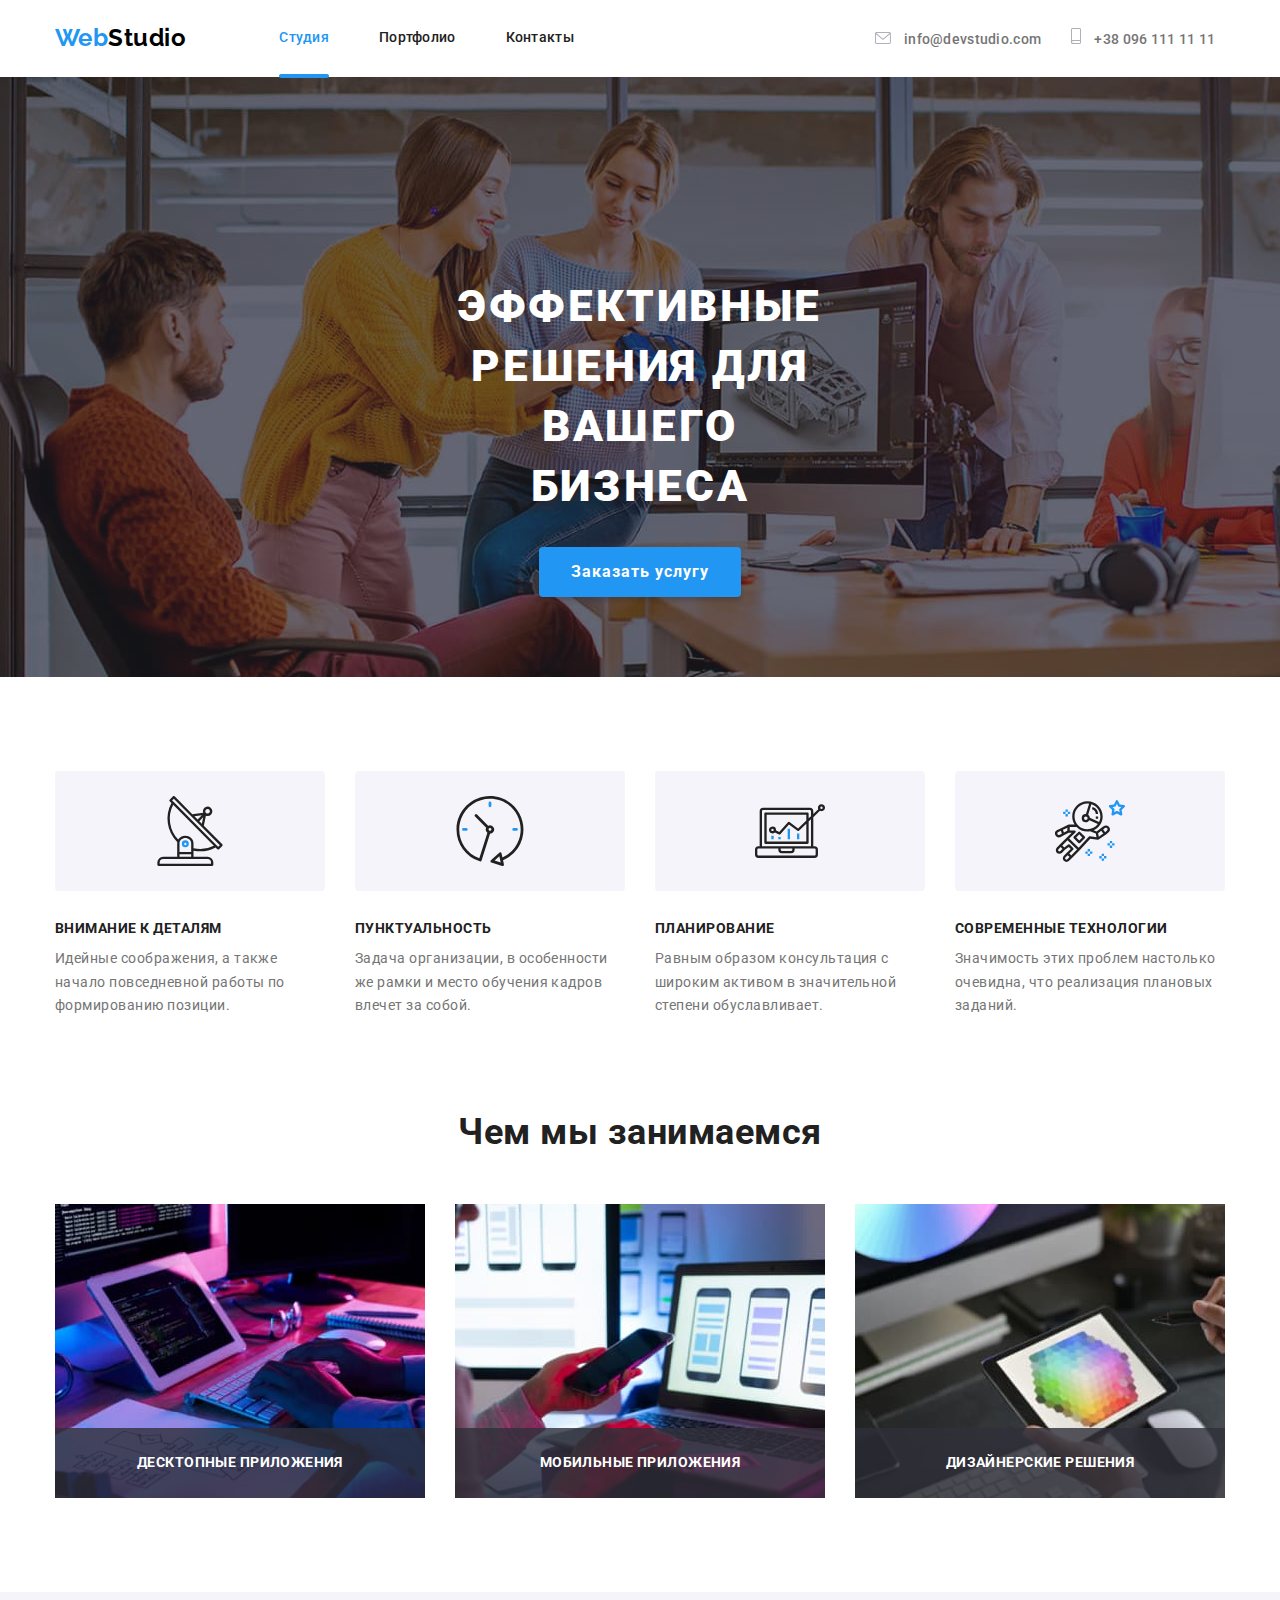
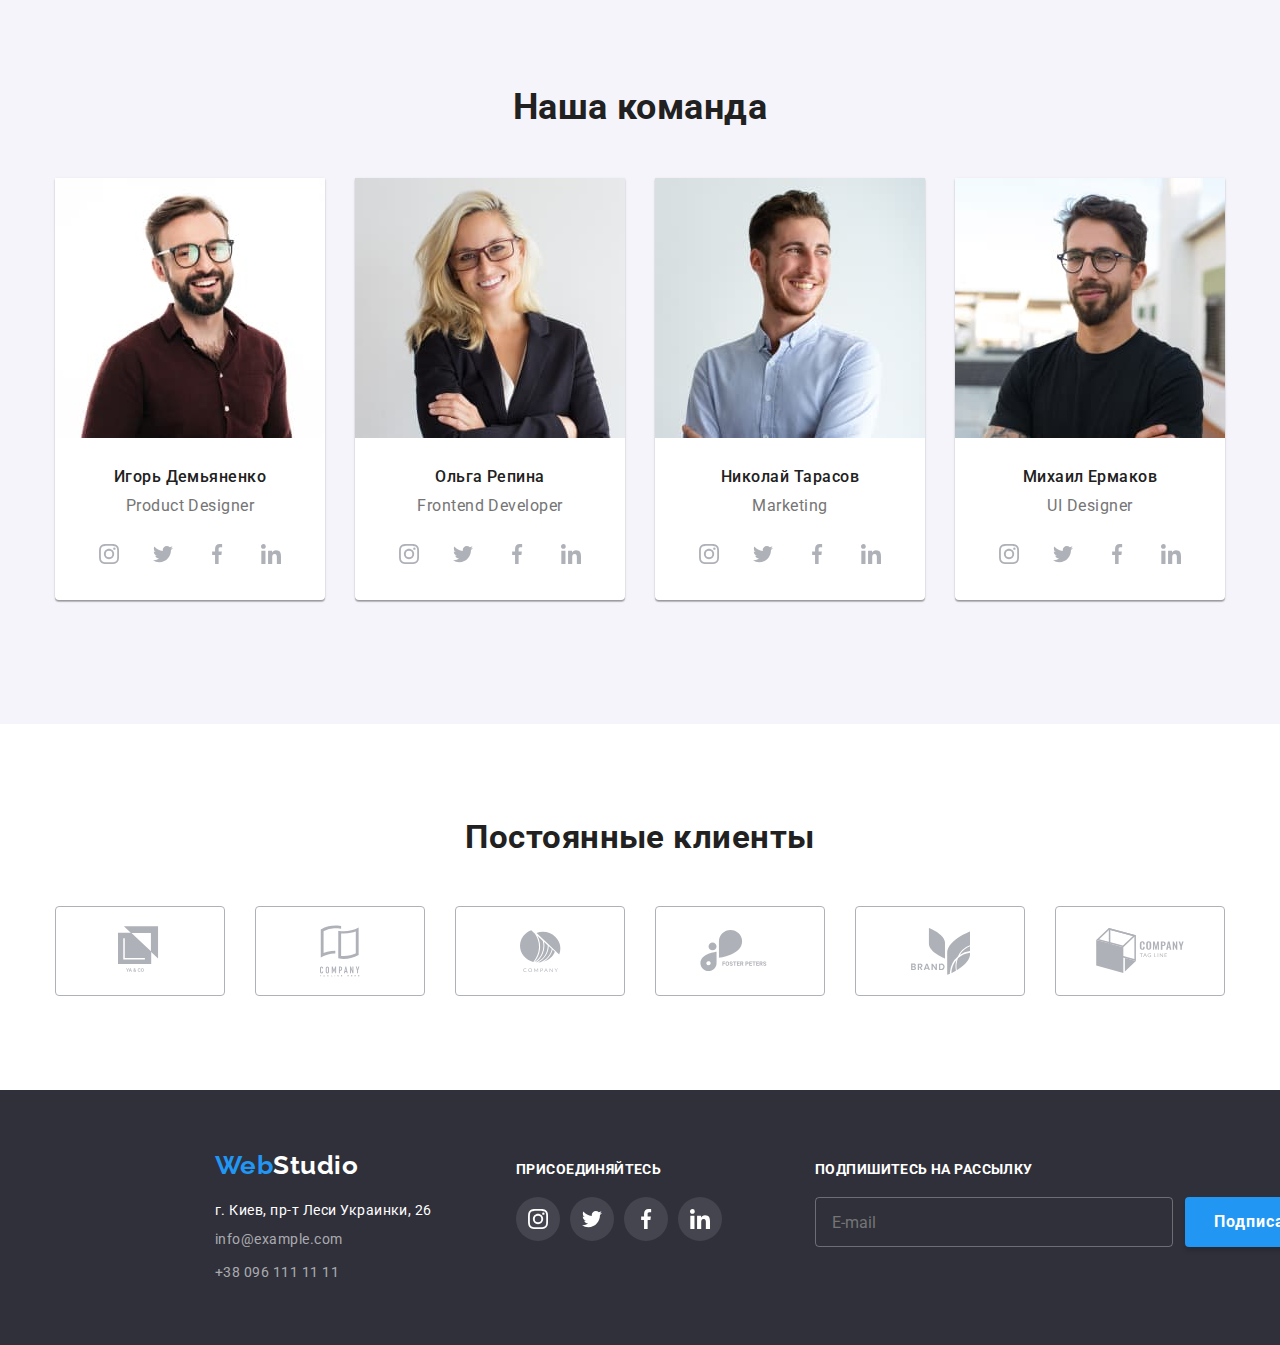
==== commit 7f071f80: "11" ====
--- a/index.html
+++ b/index.html
@@ -118,24 +118,24 @@
 
             <img srcset="
             ./img/work/img-desktop.jpg 1x, 
-            ./img/work/img-desktop@2x.jpg 2x"
-              src="./img/work/img-desktop.jpg" alt="человек работает за компьютером" width="370" height="294" />
+            ./img/work/img-desktop@2x.jpg 2x" src="./img/work/img-desktop.jpg" alt="человек работает за компьютером"
+              width="370" height="294" />
 
             <p class="label">Десктопные приложения</p>
           </li>
           <li class="work-item">
             <img srcset="
             ./img/work/img-desktop2.jpg 1x, 
-            ./img/work/img-desktop2@2x.jpg 2x"
-              src="./img/work/img-desktop2.jpg" alt="человек работает за ноутбуком" width="370" height="294" />
+            ./img/work/img-desktop2@2x.jpg 2x" src="./img/work/img-desktop2.jpg" alt="человек работает за ноутбуком"
+              width="370" height="294" />
 
             <p class="label">Мобильные приложения</p>
           </li>
           <li class="work-item">
             <img srcset="
             ./img/work/img-desktop3.jpg 1x, 
-            ./img/work/img-desktop3@2x.jpg 2x"
-              src="./img/work/img-desktop3.jpg" alt="человек работает за планшетом" width="370" height="294" />
+            ./img/work/img-desktop3@2x.jpg 2x" src="./img/work/img-desktop3.jpg" alt="человек работает за планшетом"
+              width="370" height="294" />
             <p class="label">Дизайнерские решения</p>
           </li>
         </ul>
@@ -147,7 +147,13 @@
         <h2 class="team-title">Наша команда</h2>
         <ul class="team-list">
           <li class="team-item">
-            <img src="./img/team/designer.jpg" alt="мужчина в красной рубашке смеется" width="270" height="260" />
+            <picture>
+              <source srcset="./img/team/desktop1.jpg 1x, ./img/team/desktop1@2x.jpg 2x " media="(min-width:1200px)">
+              <source srcset="./img/team/tablet1.jpg 1x, ./img/team/tablet1@2x.jpg 2x " media="(min-width:768px)">
+              <source srcset="./img/team/mob1.jpg 1x, ./img/team/mob1@2x.jpg 2x" media="(min-width:480px)">
+              <img src="./img/team/desktop1.jpg" alt="мужчина в красной рубашке смеется" />
+            </picture>
+
             <h3 class="team-name">Игорь Демьяненко</h3>
             <p class="team-profession" lang="en">Product Designer</p>
             <ul class="icon-team-list">
@@ -182,7 +188,13 @@
             </ul>
           </li>
           <li class="team-item">
-            <img src="./img/team/developer.jpg" alt="женщина в черном пиджаке улыбается" width="270" height="260" />
+            <picture>
+              <source srcset="./img/team/desktop2.jpg 1x, ./img/team/desktop2@2x.jpg 2x " media="(min-width:1200px)">
+              <source srcset="./img/team/tablet2.jpg 1x, ./img/team/tablet2@2x.jpg 2x " media="(min-width:768px)">
+              <source srcset="./img/team/mob2.jpg 1x, ./img/team/mob2@2x.jpg 2x" media="(min-width:480px)">
+              <img src="./img/team/desktop2.jpg" alt="женщина в черном пиджаке улыбается" />
+            </picture>
+
             <h3 class="team-name">Ольга Репина</h3>
             <p class="team-profession" lang="en">Frontend Developer</p>
             <ul class="icon-team-list">
@@ -217,7 +229,13 @@
             </ul>
           </li>
           <li class="team-item">
-            <img src="./img/team/marketing.jpg" alt="мужчина в голубой рубашке улыбается" width="270" height="260" />
+            <picture>
+              <source srcset="./img/team/desktop3.jpg 1x, ./img/team/desktop3@2x.jpg 2x " media="(min-width:1200px)">
+              <source srcset="./img/team/tablet3.jpg 1x, ./img/team/tablet3@2x.jpg 2x " media="(min-width:768px)">
+              <source srcset="./img/team/mob3.jpg 1x, ./img/team/mob3@2x.jpg 2x" media="(min-width:480px)">
+              <img src="./img/team/desktop3.jpg" alt="мужчина в голубой рубашке улыбается" />
+            </picture>
+
             <h3 class="team-name">Николай Тарасов</h3>
             <p class="team-profession" lang="en">Marketing</p>
             <ul class="icon-team-list">
@@ -252,7 +270,14 @@
             </ul>
           </li>
           <li class="team-item">
-            <img src="./img/team/ui-designer.jpg" alt="мужчина в черной футболке улыбается" width="270" height="260" />
+            <picture>
+              <source srcset="./img/team/desktop4.jpg 1x, ./img/team/desktop4@2x.jpg 2x " media="(min-width:1200px)">
+              <source srcset="./img/team/tablet4.jpg 1x, ./img/team/tablet4@2x.jpg 2x " media="(min-width:768px)">
+              <source srcset="./img/team/mob4.jpg 1x, ./img/team/mob4@2x.jpg 2x" media="(min-width:480px)">
+
+              <img src="./img/team/desktop4.jpg" alt="мужчина в черной футболке улыбается" />
+            </picture>
+
             <h3 class="team-name">Михаил Ермаков</h3>
             <p class="team-profession" lang="en">UI Designer</p>
             <ul class="icon-team-list">
@@ -332,53 +357,55 @@
   </main>
   <!--адрес-->
   <footer class="footer">
-    <div>
-      <a href="./index.html" class="footer-logo" lang="en">
-        <span class="logo-web">Web</span>Studio</a>
-      <address>
-        <ul class="contacts-footer">
-          <li class="footer-list">
-            <a href="https://goo.gl/maps/JRe7u6xurZRfVsGd8" target="_blank" class="link-adress">г. Киев, пр-т Леси
-              Украинки, 26
-            </a>
-          </li>
-          <li class="footer-list">
-            <a href="mailto:info@example.com" class="link">info@example.com</a>
-          </li>
-          <li class="footer-list">
-            <a href="tel:+380961111111" class="link">+38 096 111 11 11</a>
+    <div class="div-contacts">
+      <div>
+        <a href="./index.html" class="footer-logo" lang="en">
+          <span class="logo-web">Web</span>Studio</a>
+        <address>
+          <ul class="contacts-footer">
+            <li class="footer-list">
+              <a href="https://goo.gl/maps/JRe7u6xurZRfVsGd8" target="_blank" class="link-adress">г. Киев, пр-т Леси
+                Украинки, 26
+              </a>
+            </li>
+            <li class="footer-list">
+              <a href="mailto:info@example.com" class="link">info@example.com</a>
+            </li>
+            <li class="footer-list">
+              <a href="tel:+380961111111" class="link">+38 096 111 11 11</a>
+            </li>
+          </ul>
+        </address>
+      </div>
+      <div class="div-footer-social">
+        <h2 class="footer-title">ПРИСОЕДИНЯЙТЕСЬ</h2>
+        <ul class="footer-icon-list">
+          <li class="footer-icon-item">
+            <a href="" class="footer-icon-link">
+              <svg class="footer-icon">
+                <use href="./img/sprite.svg#instagram"></use>
+              </svg></a>
+          </li>
+          <li class="footer-icon-item">
+            <a href="" class="footer-icon-link">
+              <svg class="footer-icon">
+                <use href="./img/sprite.svg#twitter"></use>
+              </svg></a>
+          </li>
+          <li class="footer-icon-item">
+            <a href="" class="footer-icon-link">
+              <svg class="footer-icon">
+                <use href="./img/sprite.svg#facebook"></use>
+              </svg></a>
+          </li>
+          <li class="footer-icon-item">
+            <a href="" class="footer-icon-link">
+              <svg class="footer-icon">
+                <use href="./img/sprite.svg#linkedin"></use>
+              </svg></a>
           </li>
         </ul>
-      </address>
-    </div>
-    <div class="div-footer-social">
-      <h2 class="footer-title">ПРИСОЕДИНЯЙТЕСЬ</h2>
-      <ul class="footer-icon-list">
-        <li class="footer-icon-item">
-          <a href="" class="footer-icon-link">
-            <svg class="footer-icon">
-              <use href="./img/sprite.svg#instagram"></use>
-            </svg></a>
-        </li>
-        <li class="footer-icon-item">
-          <a href="" class="footer-icon-link">
-            <svg class="footer-icon">
-              <use href="./img/sprite.svg#twitter"></use>
-            </svg></a>
-        </li>
-        <li class="footer-icon-item">
-          <a href="" class="footer-icon-link">
-            <svg class="footer-icon">
-              <use href="./img/sprite.svg#facebook"></use>
-            </svg></a>
-        </li>
-        <li class="footer-icon-item">
-          <a href="" class="footer-icon-link">
-            <svg class="footer-icon">
-              <use href="./img/sprite.svg#linkedin"></use>
-            </svg></a>
-        </li>
-      </ul>
+      </div>
     </div>
     <form action="#" method="GET" class="mailing-form">
       <div class="div-footer-mailing">
@@ -387,7 +414,8 @@
       </div>
       <button type="submit" class="button-mailing">Подписаться<svg class="mailing-icon">
           <use href="./img/sprite.svg#icon-telegram"></use>
-        </svg></button>
+        </svg>
+      </button>
     </form>
   </footer>
   <!-- modal -->
--- a/css/main.min.css
+++ b/css/main.min.css
@@ -1,2 +1,2 @@
-*,*::before,*::after{margin:0;padding:0}body{background-color:#fff;color:#757575;font-family:Roboto, sans-serif;letter-spacing:0.03em;font-style:normal}.list{list-style:none}.link{text-decoration:none}.address{font-style:normal}img{display:block}.container{padding-right:15px;padding-left:15px}@media screen and (min-width: 480px){.container{width:480px;margin:0 auto}}@media screen and (min-width: 768px){.container{width:768px}}@media screen and (min-width: 1200px){.container{width:1200px}}.page-header{position:relative}@media screen and (max-width: 767px){.page-header{padding-top:10px;padding-bottom:10px;border-bottom:1px solid #ececec}}@media screen and (min-width: 768px){.page-header{padding-top:21px;padding-bottom:21px}}@media screen and (min-width: 1200px){.page-header{padding-bottom:25px;padding-top:24px}}.header-logo{color:#000000;text-decoration:none;font-family:Raleway, sans-serif;font-weight:700;font-size:24px;line-height:1.16}@media screen and (max-width: 767px){.header-logo{margin-right:276px}}.main-nav{display:flex;align-items:center}.menu-button{display:inline-flex;margin:0;padding:0;border:none;background-color:inherit;transition:fill 250ms cubic-bezier(0.4, 0, 0.2, 1)}.menu-button .icon-cross{display:none}.menu-button.is-open .icon-cross{display:block}.menu-button.is-open .icon-menu{display:none}.menu-button:hover,.menu-button:focus{fill:#2196f3}@media screen and (min-width: 767px){.menu-button{display:none}}.logo{color:#2196f3;text-decoration:none}@media screen and (max-width: 767px){.menu-container{display:none;position:absolute;background-color:#fff;top:100%;left:0;width:100%;border-top:1px solid #ececec;text-align:center;padding-top:60px;padding-bottom:60px;padding-left:140px;padding-right:140px;box-shadow:0px 4px 8px rgba(0,0,0,0.04),0px 2px 4px rgba(0,0,0,0.08),0px 1px 3px rgba(0,0,0,0.16)}.menu-container.is-open{display:block}}@media screen and (min-width: 768px){.menu-container{display:flex;align-items:center}}.site-nav{list-style-type:none;letter-spacing:0.02em;font-weight:500;font-size:14px;line-height:1.14}.site-nav .link{display:block;transition:color 250ms cubic-bezier(0.4, 0, 0.2, 1);color:#212121;text-decoration:none}.site-nav .link:hover,.site-nav .link:focus{color:#2196f3}@media screen and (max-width: 767px){.site-nav .item{margin-bottom:40px}.site-nav .item:last-child{margin-bottom:60px}}@media screen and (min-width: 768px){.site-nav{display:inline-flex;margin-left:83px;margin-right:84px}.site-nav .item:not(:last-child){margin-right:50px}}@media screen and (min-width: 1200px){.site-nav{margin-left:93px;margin-right:301px}}.current-link{display:inline-block;position:relative;transition:color 250ms cubic-bezier(0.4, 0, 0.2, 1);color:#2196f3;text-decoration:none}.current-link:hover,.current-link:focus{color:#2196f3}.current-link::after{display:block;content:'';position:absolute;bottom:-8px;background-color:#2196f3;width:100%;height:4px;text-align:center;border-radius:2px}@media screen and (min-width: 768px){.current-link::after{bottom:-32px}}.contacts{list-style-type:none;letter-spacing:0.02em;font-weight:500;font-size:14px;line-height:1.14;list-style:none}.contacts .link{color:#757575;text-decoration:none;font-style:normal;transition:color 250ms cubic-bezier(0.4, 0, 0.2, 1)}.contacts .link:hover,.contacts .link:focus{color:#2196f3}@media screen and (min-width: 480px) and (max-width: 767px){.contacts-list:last-child{margin-bottom:0px}.contacts-list{margin-bottom:16px;font-size:12px;font-size:18px;line-height:1.16}}@media screen and (max-width: 1199px){.contacts{display:block}.contacts-list{font-size:12px;line-height:1.14}.contacts-list:not(:last-child){margin-bottom:10px}}@media screen and (min-width: 1200px){.contacts{display:flex;flex-wrap:wrap;align-items:baseline}.contacts-list:not(:last-child){margin-right:30px}}.icon-contacts-envelope{margin-right:10px;width:16px;height:12px;border:none;fill:#afb1b8;transition:fill 250ms cubic-bezier(0.4, 0, 0.2, 1)}@media screen and (min-width: 768px) and (max-width: 1199px){.icon-contacts-envelope{margin-right:8px;width:14px;height:10px}}.icon-contacts-smartphone{margin-right:10px;width:10px;height:15px;fill:#afb1b8;transition:fill 250ms cubic-bezier(0.4, 0, 0.2, 1)}@media screen and (min-width: 768px) and (max-width: 1199px){.icon-contacts-smartphone{margin-right:8px;width:10px;height:14px}}@media screen and (min-width: 1200px){.icon-contacts-smartphone{height:16px}}.link:hover .icon-contacts-envelope,.link:focus .icon-contacts-envelope{fill:#2196f3}.link:hover .icon-contacts-smartphone,.link:focus .icon-contacts-smartphone{fill:#2196f3}.container-hero{margin-left:auto;margin-right:auto;background-color:#2f303a;text-align:center}@media screen and (min-width: 320px) and (max-width: 767px){.container-hero{padding:118px 60px;max-width:480px;height:400px;background-size:cover;background-repeat:no-repeat;background-image:linear-gradient(to right, rgba(47,48,58,0.4), rgba(47,48,58,0.4)),url("../img/hero/hero-mob.jpg")}}@media screen and (min-device-pixel-ratio: 2) and (max-width: 767px), screen and (min-resolution: 192dpi) and (max-width: 767px), screen and (min-resolution: 2dppx) and (max-width: 767px){.container-hero{background-image:linear-gradient(to right, rgba(47,48,58,0.4), rgba(47,48,58,0.4)),url("../img/hero/hero-mob@2x.jpg")}}@media screen and (min-width: 768px){.container-hero{padding:118px 204px;max-width:768px;height:400px;background-repeat:no-repeat;background-size:cover;background-image:linear-gradient(to right, rgba(47,48,58,0.4), rgba(47,48,58,0.4)),url("../img/hero/hero-tablet.jpg")}}@media screen and (min-device-pixel-ratio: 2) and (min-width: 768px), screen and (min-resolution: 192dpi) and (min-width: 768px), screen and (min-resolution: 2dppx) and (min-width: 768px){.container-hero{background-image:linear-gradient(to right, rgba(47,48,58,0.4), rgba(47,48,58,0.4)),url("../img/hero/hero-tablet@2x.jpg")}}@media screen and (min-width: 1200px){.container-hero{padding:200px 452px;max-width:1600px;height:600px;background-repeat:no-repeat;background-size:cover;background-image:linear-gradient(to right, rgba(47,48,58,0.4), rgba(47,48,58,0.4)),url("../img/hero/hero.jpg")}}@media screen and (min-device-pixel-ratio: 2) and (min-width: 1200px), screen and (min-resolution: 192dpi) and (min-width: 1200px), screen and (min-resolution: 2dppx) and (min-width: 1200px){.container-hero{background-image:linear-gradient(to right, rgba(47,48,58,0.4), rgba(47,48,58,0.4)),url("../img/hero/hero@2x.jpg")}}.hero-button{font-style:normal;font-weight:700;font-size:16px;line-height:1.875;background-color:#2196f3;color:#fff;letter-spacing:0.06em;box-shadow:0px 4px 4px rgba(0,0,0,0.15);border-radius:4px;padding:10px 32px;border:0px;min-width:136px;min-height:30px}.hero-title{color:#fff;letter-spacing:0.06em;font-size:26px;line-height:1.62;font-weight:900;text-align:center;text-transform:uppercase;margin-bottom:30px}@media screen and (min-width: 1200px){.hero-title{font-size:44px;line-height:1.363}}.backdrop{position:fixed;background-color:rgba(0,0,0,0.2);width:100%;height:100%;top:0;left:0;overflow-y:scroll;opacity:1;transition:opacity 250ms cubic-bezier(0.4, 0, 0.2, 1)}.backdrop.is-hidden{opacity:0;pointer-events:none}.backdrop.is-hidden .modal{transform:translate(-50%, -50%) scale(0.7)}.modal{position:absolute;width:450px;height:609px;background-color:#ffffff;top:50%;left:50%;transform:translate(-50%, -50%) scale(1);transition:transform 250ms cubic-bezier(0.4, 0, 0.2, 1);box-shadow:0px 1px 3px rgba(0,0,0,0.12),0px 1px 1px rgba(0,0,0,0.14),0px 2px 1px rgba(0,0,0,0.2);border-radius:4px}@media screen and (min-width: 1200px){.modal{width:528px;height:581px}}.modal-title{color:#212121;font-weight:700;font-size:20px;line-height:1.5;text-align:center;padding-top:40px;margin-bottom:12px;padding-left:40px;padding-right:40px}.modal-form{padding-left:40px;padding-right:40px}.modal-form-input{display:block;width:100%;height:40px;border:1px solid rgba(33,33,33,0.2);padding-left:42px;border-radius:4px;transition:border 250ms cubic-bezier(0.4, 0, 0.2, 1)}.modal-form-input:focus{outline:none;border:1px solid #2196f3}.modal-form-input:hover{cursor:pointer}.modal-form-input:focus ~ .icon-modal{fill:#2196f3}.btn-modal{position:absolute;width:0px;height:0px;left:91%;border:none;cursor:pointer}.btn-modal:hover,.btn-modal:focus{fill:#2196f3}.circle-modal{position:absolute;top:8px;left:4px;display:inline-block;width:30px;height:30px;border-radius:50%;border:1px solid rgba(0,0,0,0.1)}.btn-svg{position:absolute;width:11px;height:11px;top:50%;left:50%;transform:translate(-50%, -50%);transition:fill 250ms cubic-bezier(0.4, 0, 0.2, 1)}.label-form{font-weight:400;font-size:12px;line-height:1.16;cursor:pointer}.icon-modal{position:absolute;bottom:11px;width:18px;height:18px;left:12px;transition:fill 250ms cubic-bezier(0.4, 0, 0.2, 1)}.div-input{position:relative;margin-bottom:10px}.comment-message{width:100%;height:120px;padding-top:12px;padding-bottom:12px;padding-left:16px;padding-right:16px;resize:none;border:1px solid rgba(33,33,33,0.2);border-radius:4px;transition:border 250ms cubic-bezier(0.4, 0, 0.2, 1);font-size:14px}.comment-message::placeholder{color:rgba(117,117,117,0.5);font-size:14px}.comment-message:focus{outline:none;border:1px solid #2196f3}.comment-message:hover{cursor:pointer}.field{display:flex;margin-top:20px;align-items:center}.chekbox{position:absolute;width:1px;height:1px;margin:-1px;border:0;padding:0;clip:rect(0 0 0 0);overflow:hidden;transition:background-image 1000ms cubic-bezier(0.4, 0, 0.2, 1)}.chekbox:checked+.icon-chekbox{border-color:transparent;background-color:#2196f3;background-image:url("../img/check.svg");background-size:contain;background-origin:border-box}.label-modal{font-weight:400;font-size:11.9px;line-height:1.16;margin-left:8px}@media screen and (min-width: 1200px){.label-modal{font-size:14px;line-height:1.71}}.icon-chekbox{display:inline-block;width:15px;height:15px;border:2px solid #000000;border-radius:2px}.submit-button{font-weight:700;font-size:16px;line-height:1.875;background-color:#2196f3;color:#fff;letter-spacing:0.06em;box-shadow:0px 4px 4px rgba(0,0,0,0.15);border-radius:4px;padding-top:10px;padding-right:55px;padding-bottom:10px;padding-left:56px;border:0px;min-width:136px;min-height:30px;cursor:pointer}.div-submit{display:flex;justify-content:center;margin-top:30px}.features{padding-top:60px;padding-bottom:60px}@media screen and (min-width: 1200px){.features{padding-top:94px;padding-bottom:94px}}.features-title{color:#212121;font-weight:700;font-size:14px;line-height:1.14;text-transform:uppercase;padding-top:30px;margin-bottom:10px}@media screen and (max-width: 767px){.features-title{text-align:center}}.features-text{font-weight:400;font-size:14px;line-height:1.7}.features-list{list-style-type:none;display:block}@media screen and (min-width: 768px){.features-list{display:flex;flex-wrap:wrap;justify-content:space-between}}@media screen and (max-width: 1199px){.features-item:not(:last-child){margin-bottom:30px}}@media screen and (min-width: 768px){.features-item{width:354px}}@media screen and (min-width: 1200px){.features-item{width:270px}}.features-item.antenna::before{display:block;content:'';width:450px;height:120px;background-color:#f5f4fa;border-radius:4px;background-image:url(../img/features/antenna.svg);background-repeat:no-repeat;background-position:center}@media screen and (min-width: 768px){.features-item.antenna::before{width:354px}}@media screen and (min-width: 1200px){.features-item.antenna::before{width:270px}}.features-item.clock::before{display:block;content:'';width:450px;height:120px;background-color:#f5f4fa;border-radius:4px;background-image:url(../img/features/clock.svg);background-repeat:no-repeat;background-position:center}@media screen and (min-width: 768px){.features-item.clock::before{width:354px}}@media screen and (min-width: 1200px){.features-item.clock::before{width:270px}}.features-item.diagram::before{display:block;content:'';width:450px;height:120px;background-color:#f5f4fa;border-radius:4px;background-image:url(../img/features/diagram.svg);background-repeat:no-repeat;background-position:center}@media screen and (min-width: 768px){.features-item.diagram::before{width:354px}}@media screen and (min-width: 1200px){.features-item.diagram::before{width:270px}}.features-item.astronaut::before{display:block;content:'';width:450px;height:120px;background-color:#f5f4fa;border-radius:4px;background-image:url(../img/features/astronaut.svg);background-repeat:no-repeat;background-position:center}@media screen and (min-width: 768px){.features-item.astronaut::before{width:354px}}@media screen and (min-width: 1200px){.features-item.astronaut::before{width:270px}}@media screen and (max-width: 1199px){.work{display:none}}@media screen and (min-width: 1200px){.work{padding-bottom:94px}.work-list{display:flex;list-style-type:none}.work-item{margin-right:30px;position:relative}.work-item:last-child{margin-right:0px}.work-title{color:#212121;font-weight:700;font-size:36px;line-height:1.16;text-align:center;margin-bottom:50px}.label{position:absolute;display:flex;align-items:center;justify-content:center;bottom:0%;height:70px;width:370px;background-color:rgba(47,48,58,0.8);color:#fff;font-style:normal;font-weight:700;font-size:14px;line-height:1.14;letter-spacing:0.03em;text-transform:uppercase}}.team{padding-bottom:94px;background-color:#f5f4fa}.team-title{color:#212121;font-weight:700;font-size:28px;line-height:1.17;text-align:center;padding-top:94px;margin-bottom:50px}.team-list{list-style-type:none}.team-item{margin-right:15px;margin-left:15px;margin-bottom:30px;background-color:#ffffff;border-radius:0px 0px 4px 4px;box-shadow:0px 1px 3px rgba(0,0,0,0.12),0px 1px 1px rgba(0,0,0,0.14),0px 2px 1px rgba(0,0,0,0.2)}.team-item:last-child{margin-bottom:0px}.team-name{font-weight:500;font-size:16px;line-height:1.18;text-align:center;color:#212121;margin-top:30px;margin-bottom:10px}.team-profession{color:#757575;font-weight:400;font-size:16px;line-height:1.18;text-align:center}.icon-team-list{display:flex;flex-wrap:wrap;list-style:none;justify-content:center;margin-top:16px}.icon-team-item:not(:last-child){margin-right:10px}.icon-social{width:20px;height:20px;fill:#afb1b8;transition:fill 250ms cubic-bezier(0.4, 0, 0.2, 1)}.social-link{display:flex;align-items:center;justify-content:center;width:44px;height:44px;border-radius:50%;transition:background-color 250ms cubic-bezier(0.4, 0, 0.2, 1)}.social-link:hover,.social-link:focus{background-color:#2196f3}.social-link:hover .icon-social,.social-link:focus .icon-social{fill:#fff}.clients-title{color:#212121;font-weight:700;font-size:28px;line-height:1.17;text-align:center;padding-top:60px;margin-bottom:50px}.clients-list{list-style-type:none;display:flex;flex-wrap:wrap;padding-bottom:60px;justify-content:center}.clients-list-item:nth-child(-n+4){margin-bottom:30px}.clients-list-item:nth-child(odd){margin-right:30px}.icon-clients-link{display:flex;width:210px;height:90px;justify-content:center;align-items:center;border:1px solid #afb1b8;border-radius:4px;transition:border 250ms cubic-bezier(0.4, 0, 0.2, 1)}.icon-clients-link:hover,.icon-clients-link:focus{border:1px solid #2196f3}.icon-clients-link:hover .icon-clients-logo1,.icon-clients-link:focus .icon-clients-logo1{fill:#2196f3}.icon-clients-link:hover .icon-clients-logo2,.icon-clients-link:focus .icon-clients-logo2{fill:#2196f3}.icon-clients-link:hover .icon-clients-logo3,.icon-clients-link:focus .icon-clients-logo3{fill:#2196f3}.icon-clients-link:hover .icon-clients-logo4,.icon-clients-link:focus .icon-clients-logo4{fill:#2196f3}.icon-clients-link:hover .icon-clients-logo5,.icon-clients-link:focus .icon-clients-logo5{fill:#2196f3}.icon-clients-link:hover .icon-clients-logo6,.icon-clients-link:focus .icon-clients-logo6{fill:#2196f3}.icon-clients-logo1{width:44.27px;height:49.23px;fill:#afb1b8;transition:fill 250ms cubic-bezier(0.4, 0, 0.2, 1)}.icon-clients-logo2{width:40px;height:52px;fill:#afb1b8;transition:fill 250ms cubic-bezier(0.4, 0, 0.2, 1)}.icon-clients-logo3{width:41px;height:42.6px;fill:#afb1b8;transition:fill 250ms cubic-bezier(0.4, 0, 0.2, 1)}.icon-clients-logo4{width:79.66px;height:42.02px;fill:#afb1b8;transition:fill 250ms cubic-bezier(0.4, 0, 0.2, 1)}.icon-clients-logo5{width:59px;height:47px;fill:#afb1b8;transition:fill 250ms cubic-bezier(0.4, 0, 0.2, 1)}.icon-clients-logo6{width:88.48px;height:45.44px;fill:#afb1b8;transition:fill 250ms cubic-bezier(0.4, 0, 0.2, 1)}.footer{display:block;text-align:center;background-color:#2f303a;margin-left:auto;margin-right:auto;width:480px;padding-top:60px;padding-bottom:60px}.footer-list:not(:last-child){margin-bottom:8px}.footer-list:last-child{margin-bottom:60px}.footer-logo{display:block;color:#ffffff;text-decoration:none;font-family:Raleway, sans-serif;font-weight:700;font-size:24px;line-height:1.16;margin-bottom:20px}.footer-title{font-weight:700;font-size:14px;line-height:16px;letter-spacing:0.03em;color:#fff;margin-bottom:20px}.contacts-footer{display:block;list-style-type:none}.contacts-footer .link{list-style-type:none;font-weight:400;font-size:14px;line-height:1.71;color:rgba(255,255,255,0.6);text-decoration:none;font-style:normal;transition:color 250ms cubic-bezier(0.4, 0, 0.2, 1)}.contacts-footer .link-adress{list-style-type:none;font-weight:400;font-size:14px;line-height:1.71;color:#fff;text-decoration:none;font-style:normal;transition:color 250ms cubic-bezier(0.4, 0, 0.2, 1)}.contacts-footer .link:hover,.contacts-footer .link:focus,.contacts-footer .link-adress:hover,.contacts-footer .link-adress:focus{color:#2196f3}.logo-web{color:#2196f3;text-decoration:none}.footer-icon{width:20px;height:20px;fill:#fff}.footer-icon-item:not(:last-child){margin-right:10px}.footer-icon-link:hover,.footer-icon-link:focus{background-color:#2196f3}.footer-icon-link{display:flex;justify-content:center;align-items:center;border-radius:50%;width:44px;height:44px;background-color:rgba(255,255,255,0.1);transition:background-color 250ms cubic-bezier(0.4, 0, 0.2, 1)}.footer-icon-list{list-style:none;display:flex;justify-content:center;margin-bottom:60px}.mailing-title{font-weight:700;font-size:14px;line-height:16px;letter-spacing:0.03em;color:#fff;margin-bottom:20px;text-transform:uppercase}.input-mailing{width:450px;height:50px;margin-bottom:20px;padding-left:16px;background-color:rgba(0,0,0,0);border:1px solid rgba(255,255,255,0.3);border-radius:4px;color:rgba(255,255,255,0.6)}.input-mailing:focus{outline:none}.button-mailing{position:relative;font-weight:700;font-size:16px;line-height:1.875;background-color:#2196f3;color:#fff;letter-spacing:0.06em;box-shadow:0px 4px 4px rgba(0,0,0,0.15);border-radius:4px;padding-right:33px;border:0px;width:200px;height:50px;margin-left:12px}.mailing-icon{position:absolute;width:24px;height:24px;top:50%;right:16px;transform:translate(-50%, -50%)}
+*,*::before,*::after{margin:0;padding:0}body{background-color:#fff;color:#757575;font-family:Roboto, sans-serif;letter-spacing:0.03em;font-style:normal}.list{list-style:none}.link{text-decoration:none}.address{font-style:normal}img{display:block}.container{padding-right:15px;padding-left:15px}@media screen and (min-width: 480px){.container{width:480px;margin:0 auto}}@media screen and (min-width: 768px){.container{width:768px}}@media screen and (min-width: 1200px){.container{width:1200px}}.page-header{position:relative}@media screen and (max-width: 767px){.page-header{padding-top:10px;padding-bottom:10px;border-bottom:1px solid #ececec}}@media screen and (min-width: 768px){.page-header{padding-top:21px;padding-bottom:21px}}@media screen and (min-width: 1200px){.page-header{padding-bottom:25px;padding-top:24px}}.header-logo{color:#000000;text-decoration:none;font-family:Raleway, sans-serif;font-weight:700;font-size:24px;line-height:1.16}@media screen and (max-width: 767px){.header-logo{margin-right:276px}}.main-nav{display:flex;align-items:center}.menu-button{display:inline-flex;margin:0;padding:0;border:none;background-color:inherit;transition:fill 250ms cubic-bezier(0.4, 0, 0.2, 1)}.menu-button .icon-cross{display:none}.menu-button.is-open .icon-cross{display:block}.menu-button.is-open .icon-menu{display:none}.menu-button:hover,.menu-button:focus{fill:#2196f3}@media screen and (min-width: 767px){.menu-button{display:none}}.logo{color:#2196f3;text-decoration:none}@media screen and (max-width: 767px){.menu-container{display:none;position:absolute;background-color:#fff;top:100%;left:0;width:100%;border-top:1px solid #ececec;text-align:center;padding-top:60px;padding-bottom:60px;padding-left:140px;padding-right:140px;box-shadow:0px 4px 8px rgba(0,0,0,0.04),0px 2px 4px rgba(0,0,0,0.08),0px 1px 3px rgba(0,0,0,0.16)}.menu-container.is-open{display:block}}@media screen and (min-width: 768px){.menu-container{display:flex;align-items:center}}.site-nav{list-style-type:none;letter-spacing:0.02em;font-weight:500;font-size:14px;line-height:1.14}.site-nav .link{display:block;transition:color 250ms cubic-bezier(0.4, 0, 0.2, 1);color:#212121;text-decoration:none}.site-nav .link:hover,.site-nav .link:focus{color:#2196f3}@media screen and (max-width: 767px){.site-nav .item{margin-bottom:40px}.site-nav .item:last-child{margin-bottom:60px}}@media screen and (min-width: 768px){.site-nav{display:inline-flex;margin-left:83px;margin-right:84px}.site-nav .item:not(:last-child){margin-right:50px}}@media screen and (min-width: 1200px){.site-nav{margin-left:93px;margin-right:301px}}.current-link{display:inline-block;position:relative;transition:color 250ms cubic-bezier(0.4, 0, 0.2, 1);color:#2196f3;text-decoration:none}.current-link:hover,.current-link:focus{color:#2196f3}.current-link::after{display:block;content:'';position:absolute;bottom:-8px;background-color:#2196f3;width:100%;height:4px;text-align:center;border-radius:2px}@media screen and (min-width: 768px){.current-link::after{bottom:-32px}}.contacts{list-style-type:none;letter-spacing:0.02em;font-weight:500;font-size:14px;line-height:1.14;list-style:none}.contacts .link{color:#757575;text-decoration:none;font-style:normal;transition:color 250ms cubic-bezier(0.4, 0, 0.2, 1)}.contacts .link:hover,.contacts .link:focus{color:#2196f3}@media screen and (min-width: 480px) and (max-width: 767px){.contacts-list:last-child{margin-bottom:0px}.contacts-list{margin-bottom:16px;font-size:12px;font-size:18px;line-height:1.16}}@media screen and (max-width: 1199px){.contacts{display:block}.contacts-list{font-size:12px;line-height:1.14}.contacts-list:not(:last-child){margin-bottom:10px}}@media screen and (min-width: 1200px){.contacts{display:flex;flex-wrap:wrap;align-items:baseline}.contacts-list:not(:last-child){margin-right:30px}}.icon-contacts-envelope{margin-right:10px;width:16px;height:12px;border:none;fill:#afb1b8;transition:fill 250ms cubic-bezier(0.4, 0, 0.2, 1)}@media screen and (min-width: 768px) and (max-width: 1199px){.icon-contacts-envelope{margin-right:8px;width:14px;height:10px}}.icon-contacts-smartphone{margin-right:10px;width:10px;height:15px;fill:#afb1b8;transition:fill 250ms cubic-bezier(0.4, 0, 0.2, 1)}@media screen and (min-width: 768px) and (max-width: 1199px){.icon-contacts-smartphone{margin-right:8px;width:10px;height:14px}}@media screen and (min-width: 1200px){.icon-contacts-smartphone{height:16px}}.link:hover .icon-contacts-envelope,.link:focus .icon-contacts-envelope{fill:#2196f3}.link:hover .icon-contacts-smartphone,.link:focus .icon-contacts-smartphone{fill:#2196f3}.container-hero{margin-left:auto;margin-right:auto;background-color:#2f303a;text-align:center}@media screen and (min-width: 320px) and (max-width: 767px){.container-hero{padding:118px 60px;max-width:480px;height:400px;background-size:cover;background-repeat:no-repeat;background-image:linear-gradient(to right, rgba(47,48,58,0.4), rgba(47,48,58,0.4)),url("../img/hero/hero-mob.jpg")}}@media screen and (min-device-pixel-ratio: 2) and (max-width: 767px), screen and (min-resolution: 192dpi) and (max-width: 767px), screen and (min-resolution: 2dppx) and (max-width: 767px){.container-hero{background-image:linear-gradient(to right, rgba(47,48,58,0.4), rgba(47,48,58,0.4)),url("../img/hero/hero-mob@2x.jpg")}}@media screen and (min-width: 768px){.container-hero{padding:118px 204px;max-width:768px;height:400px;background-repeat:no-repeat;background-size:cover;background-image:linear-gradient(to right, rgba(47,48,58,0.4), rgba(47,48,58,0.4)),url("../img/hero/hero-tablet.jpg")}}@media screen and (min-device-pixel-ratio: 2) and (min-width: 768px), screen and (min-resolution: 192dpi) and (min-width: 768px), screen and (min-resolution: 2dppx) and (min-width: 768px){.container-hero{background-image:linear-gradient(to right, rgba(47,48,58,0.4), rgba(47,48,58,0.4)),url("../img/hero/hero-tablet@2x.jpg")}}@media screen and (min-width: 1200px){.container-hero{padding:200px 452px;max-width:1600px;height:600px;background-repeat:no-repeat;background-size:cover;background-image:linear-gradient(to right, rgba(47,48,58,0.4), rgba(47,48,58,0.4)),url("../img/hero/hero.jpg")}}@media screen and (min-device-pixel-ratio: 2) and (min-width: 1200px), screen and (min-resolution: 192dpi) and (min-width: 1200px), screen and (min-resolution: 2dppx) and (min-width: 1200px){.container-hero{background-image:linear-gradient(to right, rgba(47,48,58,0.4), rgba(47,48,58,0.4)),url("../img/hero/hero@2x.jpg")}}.hero-button{font-style:normal;font-weight:700;font-size:16px;line-height:1.875;background-color:#2196f3;color:#fff;letter-spacing:0.06em;box-shadow:0px 4px 4px rgba(0,0,0,0.15);border-radius:4px;padding:10px 32px;border:0px;min-width:136px;min-height:30px}.hero-title{color:#fff;letter-spacing:0.06em;font-size:26px;line-height:1.62;font-weight:900;text-align:center;text-transform:uppercase;margin-bottom:30px}@media screen and (min-width: 1200px){.hero-title{font-size:44px;line-height:1.363}}.backdrop{position:fixed;background-color:rgba(0,0,0,0.2);width:100%;height:100%;top:0;left:0;overflow-y:scroll;opacity:1;transition:opacity 250ms cubic-bezier(0.4, 0, 0.2, 1)}.backdrop.is-hidden{opacity:0;pointer-events:none}.backdrop.is-hidden .modal{transform:translate(-50%, -50%) scale(0.7)}.modal{position:absolute;width:450px;height:609px;background-color:#ffffff;top:50%;left:50%;transform:translate(-50%, -50%) scale(1);transition:transform 250ms cubic-bezier(0.4, 0, 0.2, 1);box-shadow:0px 1px 3px rgba(0,0,0,0.12),0px 1px 1px rgba(0,0,0,0.14),0px 2px 1px rgba(0,0,0,0.2);border-radius:4px}@media screen and (min-width: 1200px){.modal{width:528px;height:581px}}.modal-title{color:#212121;font-weight:700;font-size:20px;line-height:1.5;text-align:center;padding-top:40px;margin-bottom:12px;padding-left:40px;padding-right:40px}.modal-form{padding-left:40px;padding-right:40px}.modal-form-input{display:block;width:100%;height:40px;border:1px solid rgba(33,33,33,0.2);padding-left:42px;border-radius:4px;transition:border 250ms cubic-bezier(0.4, 0, 0.2, 1)}.modal-form-input:focus{outline:none;border:1px solid #2196f3}.modal-form-input:hover{cursor:pointer}.modal-form-input:focus ~ .icon-modal{fill:#2196f3}.btn-modal{position:absolute;width:0px;height:0px;left:91%;border:none;cursor:pointer}.btn-modal:hover,.btn-modal:focus{fill:#2196f3}.circle-modal{position:absolute;top:8px;left:4px;display:inline-block;width:30px;height:30px;border-radius:50%;border:1px solid rgba(0,0,0,0.1)}.btn-svg{position:absolute;width:11px;height:11px;top:50%;left:50%;transform:translate(-50%, -50%);transition:fill 250ms cubic-bezier(0.4, 0, 0.2, 1)}.label-form{font-weight:400;font-size:12px;line-height:1.16;cursor:pointer}.icon-modal{position:absolute;bottom:11px;width:18px;height:18px;left:12px;transition:fill 250ms cubic-bezier(0.4, 0, 0.2, 1)}.div-input{position:relative;margin-bottom:10px}.comment-message{width:100%;height:120px;padding-top:12px;padding-bottom:12px;padding-left:16px;padding-right:16px;resize:none;border:1px solid rgba(33,33,33,0.2);border-radius:4px;transition:border 250ms cubic-bezier(0.4, 0, 0.2, 1);font-size:14px}.comment-message::placeholder{color:rgba(117,117,117,0.5);font-size:14px}.comment-message:focus{outline:none;border:1px solid #2196f3}.comment-message:hover{cursor:pointer}.field{display:flex;margin-top:20px;align-items:center}.chekbox{position:absolute;width:1px;height:1px;margin:-1px;border:0;padding:0;clip:rect(0 0 0 0);overflow:hidden;transition:background-image 1000ms cubic-bezier(0.4, 0, 0.2, 1)}.chekbox:checked+.icon-chekbox{border-color:transparent;background-color:#2196f3;background-image:url("../img/check.svg");background-size:contain;background-origin:border-box}.label-modal{font-weight:400;font-size:11.9px;line-height:1.16;margin-left:8px}@media screen and (min-width: 1200px){.label-modal{font-size:14px;line-height:1.71}}.icon-chekbox{display:inline-block;width:15px;height:15px;border:2px solid #000000;border-radius:2px}.submit-button{font-weight:700;font-size:16px;line-height:1.875;background-color:#2196f3;color:#fff;letter-spacing:0.06em;box-shadow:0px 4px 4px rgba(0,0,0,0.15);border-radius:4px;padding-top:10px;padding-right:55px;padding-bottom:10px;padding-left:56px;border:0px;min-width:136px;min-height:30px;cursor:pointer}.div-submit{display:flex;justify-content:center;margin-top:30px}.features{padding-top:60px;padding-bottom:60px}@media screen and (min-width: 1200px){.features{padding-top:94px;padding-bottom:94px}}.features-title{color:#212121;font-weight:700;font-size:14px;line-height:1.14;text-transform:uppercase;padding-top:30px;margin-bottom:10px}@media screen and (max-width: 767px){.features-title{text-align:center}}.features-text{font-weight:400;font-size:14px;line-height:1.7}.features-list{list-style-type:none;display:block}@media screen and (min-width: 768px){.features-list{display:flex;flex-wrap:wrap;justify-content:space-between}}@media screen and (max-width: 1199px){.features-item:not(:last-child){margin-bottom:30px}}@media screen and (min-width: 768px){.features-item{width:354px}}@media screen and (min-width: 1200px){.features-item{width:270px}}.features-item.antenna::before{display:block;content:'';width:450px;height:120px;background-color:#f5f4fa;border-radius:4px;background-image:url(../img/features/antenna.svg);background-repeat:no-repeat;background-position:center}@media screen and (min-width: 768px){.features-item.antenna::before{width:354px}}@media screen and (min-width: 1200px){.features-item.antenna::before{width:270px}}.features-item.clock::before{display:block;content:'';width:450px;height:120px;background-color:#f5f4fa;border-radius:4px;background-image:url(../img/features/clock.svg);background-repeat:no-repeat;background-position:center}@media screen and (min-width: 768px){.features-item.clock::before{width:354px}}@media screen and (min-width: 1200px){.features-item.clock::before{width:270px}}.features-item.diagram::before{display:block;content:'';width:450px;height:120px;background-color:#f5f4fa;border-radius:4px;background-image:url(../img/features/diagram.svg);background-repeat:no-repeat;background-position:center}@media screen and (min-width: 768px){.features-item.diagram::before{width:354px}}@media screen and (min-width: 1200px){.features-item.diagram::before{width:270px}}.features-item.astronaut::before{display:block;content:'';width:450px;height:120px;background-color:#f5f4fa;border-radius:4px;background-image:url(../img/features/astronaut.svg);background-repeat:no-repeat;background-position:center}@media screen and (min-width: 768px){.features-item.astronaut::before{width:354px}}@media screen and (min-width: 1200px){.features-item.astronaut::before{width:270px}}@media screen and (max-width: 1199px){.work{display:none}}@media screen and (min-width: 1200px){.work{padding-bottom:94px}.work-list{display:flex;list-style-type:none}.work-item{margin-right:30px;position:relative}.work-item:last-child{margin-right:0px}.work-title{color:#212121;font-weight:700;font-size:36px;line-height:1.16;text-align:center;margin-bottom:50px}.label{position:absolute;display:flex;align-items:center;justify-content:center;bottom:0%;height:70px;width:370px;background-color:rgba(47,48,58,0.8);color:#fff;font-style:normal;font-weight:700;font-size:14px;line-height:1.14;letter-spacing:0.03em;text-transform:uppercase}}.team{padding-bottom:60px;padding-top:60px;background-color:#f5f4fa}@media screen and (min-width: 1200px){.team{padding-bottom:94px;padding-top:94px}}.team-title{color:#212121;font-weight:700;font-size:28px;line-height:1.17;text-align:center;margin-bottom:50px}@media screen and (min-width: 1200px){.team-title{font-size:36px}}.team-list{list-style-type:none}@media screen and (min-width: 768px){.team-list{display:flex;flex-wrap:wrap}}@media screen and (min-width: 768px){.team-item:nth-child(odd){margin-right:30px}}@media screen and (min-width: 1200px){.team-item:not(:last-child){margin-right:30px}}.team-item{margin-bottom:30px;background-color:#ffffff;border-radius:0px 0px 4px 4px;box-shadow:0px 1px 3px rgba(0,0,0,0.12),0px 1px 1px rgba(0,0,0,0.14),0px 2px 1px rgba(0,0,0,0.2)}@media screen and (max-width: 767px){.team-item:last-child{margin-bottom:0px}}.team-name{font-weight:500;font-size:16px;line-height:1.18;text-align:center;color:#212121;margin-top:30px;margin-bottom:10px}.team-profession{color:#757575;font-weight:400;font-size:16px;line-height:1.18;text-align:center}.icon-team-list{display:flex;flex-wrap:wrap;list-style:none;justify-content:center;margin-top:16px;padding-bottom:24px}.icon-team-item:not(:last-child){margin-right:10px}.icon-social{width:20px;height:20px;fill:#afb1b8;transition:fill 250ms cubic-bezier(0.4, 0, 0.2, 1)}.social-link{display:flex;align-items:center;justify-content:center;width:44px;height:44px;border-radius:50%;transition:background-color 250ms cubic-bezier(0.4, 0, 0.2, 1)}.social-link:hover,.social-link:focus{background-color:#2196f3}.social-link:hover .icon-social,.social-link:focus .icon-social{fill:#fff}.clients{padding-top:60px;padding-bottom:60px}@media screen and (min-width: 1200px){.clients{padding-top:94px;padding-bottom:94px}}.clients-title{color:#212121;font-weight:700;font-size:28px;line-height:1.17;text-align:center;margin-bottom:50px}@media screen and (min-width: 1200px){.clients-title{font-size:33px;line-height:1.16}}.clients-list{list-style-type:none;display:flex;flex-wrap:wrap;justify-content:center}@media screen and (max-width: 767px){.clients-list-item:nth-child(odd){margin-right:30px}.clients-list-item:nth-child(-n+4){margin-bottom:30px}}@media screen and (min-width: 768px) and (max-width: 1199px){.clients-list-item:nth-child(2){margin-right:30px;margin-left:30px}.clients-list-item:nth-child(5){margin-right:30px;margin-left:30px}.clients-list-item:nth-child(-n+3){margin-bottom:30px}}@media screen and (min-width: 1200px){.clients-list-item:not(:last-child){margin-right:30px}}.icon-clients-link{display:flex;width:210px;height:90px;justify-content:center;align-items:center;border:1px solid #afb1b8;border-radius:4px;transition:border 250ms cubic-bezier(0.4, 0, 0.2, 1)}@media screen and (min-width: 768px){.icon-clients-link{width:226px}}@media screen and (min-width: 1200px){.icon-clients-link{width:170px}}.icon-clients-link:hover,.icon-clients-link:focus{border:1px solid #2196f3}.icon-clients-link:hover .icon-clients-logo1,.icon-clients-link:focus .icon-clients-logo1{fill:#2196f3}.icon-clients-link:hover .icon-clients-logo2,.icon-clients-link:focus .icon-clients-logo2{fill:#2196f3}.icon-clients-link:hover .icon-clients-logo3,.icon-clients-link:focus .icon-clients-logo3{fill:#2196f3}.icon-clients-link:hover .icon-clients-logo4,.icon-clients-link:focus .icon-clients-logo4{fill:#2196f3}.icon-clients-link:hover .icon-clients-logo5,.icon-clients-link:focus .icon-clients-logo5{fill:#2196f3}.icon-clients-link:hover .icon-clients-logo6,.icon-clients-link:focus .icon-clients-logo6{fill:#2196f3}.icon-clients-logo1{width:44.27px;height:49.23px;fill:#afb1b8;transition:fill 250ms cubic-bezier(0.4, 0, 0.2, 1)}.icon-clients-logo2{width:40px;height:52px;fill:#afb1b8;transition:fill 250ms cubic-bezier(0.4, 0, 0.2, 1)}.icon-clients-logo3{width:41px;height:42.6px;fill:#afb1b8;transition:fill 250ms cubic-bezier(0.4, 0, 0.2, 1)}.icon-clients-logo4{width:79.66px;height:42.02px;fill:#afb1b8;transition:fill 250ms cubic-bezier(0.4, 0, 0.2, 1)}.icon-clients-logo5{width:59px;height:47px;fill:#afb1b8;transition:fill 250ms cubic-bezier(0.4, 0, 0.2, 1)}.icon-clients-logo6{width:88.48px;height:45.44px;fill:#afb1b8;transition:fill 250ms cubic-bezier(0.4, 0, 0.2, 1)}.footer{display:block;background-color:#2f303a;margin-left:auto;margin-right:auto;width:480px;padding-top:60px;padding-bottom:60px}@media screen and (max-width: 1199px){.footer{text-align:center}}@media screen and (min-width: 768px){.footer{width:768px}}.footer-list:not(:last-child){margin-bottom:8px}@media screen and (min-width: 1200px){.footer-list:not(:last-child){margin-bottom:9px}}@media screen and (max-width: 1199px){.footer-list:last-child{margin-bottom:60px}}.footer-logo{display:block;color:#ffffff;text-decoration:none;font-family:Raleway, sans-serif;font-weight:700;font-size:24px;line-height:1.16;margin-bottom:20px}@media screen and (min-width: 1200px){.footer-logo{font-size:26px;line-height:1.19}}@media screen and (min-width: 768px) and (max-width: 1199px){.footer .div-contacts{display:flex;justify-content:center}.footer .div-footer-social{margin-left:165px}}.footer-title{font-weight:700;font-size:14px;line-height:16px;letter-spacing:0.03em;color:#fff;margin-bottom:20px}@media screen and (min-width: 1200px){.footer{display:flex;align-items:baseline;width:1600px;padding-left:215px;padding-right:1154px}}@media screen and (min-width: 1200px){.div-contacts{display:flex;align-items:baseline}}.contacts-footer{display:block;list-style-type:none}@media screen and (min-width: 1200px){.contacts-footer{width:231px}}.contacts-footer .link{list-style-type:none;font-weight:400;font-size:14px;line-height:1.14;color:rgba(255,255,255,0.6);text-decoration:none;font-style:normal;transition:color 250ms cubic-bezier(0.4, 0, 0.2, 1)}@media screen and (min-width: 1200px){.contacts-footer .link{line-height:1.71}}.contacts-footer .link-adress{list-style-type:none;font-weight:400;font-size:14px;line-height:1.71;color:#fff;text-decoration:none;font-style:normal;transition:color 250ms cubic-bezier(0.4, 0, 0.2, 1)}@media screen and (min-width: 1200px){.contacts-footer .link-adress{line-height:1.14}}.contacts-footer .link:hover,.contacts-footer .link:focus,.contacts-footer .link-adress:hover,.contacts-footer .link-adress:focus{color:#2196f3}.logo-web{color:#2196f3;text-decoration:none}@media screen and (min-width: 1200px){.div-footer-social{margin-left:70px}}.footer-icon{width:20px;height:20px;fill:#fff}.footer-icon-item:not(:last-child){margin-right:10px}.footer-icon-link:hover,.footer-icon-link:focus{background-color:#2196f3}.footer-icon-link{display:flex;justify-content:center;align-items:center;border-radius:50%;width:44px;height:44px;background-color:rgba(255,255,255,0.1);transition:background-color 250ms cubic-bezier(0.4, 0, 0.2, 1)}.footer-icon-list{list-style:none;display:flex;justify-content:center}@media screen and (max-width: 1199px){.footer-icon-list{margin-bottom:60px}}@media screen and (min-width: 1200px){.mailing-form{display:flex}.mailing-form:last-child{align-items:flex-end}.div-footer-mailing{margin-left:93px}}.mailing-title{font-weight:700;font-size:14px;line-height:16px;letter-spacing:0.03em;color:#fff;margin-bottom:20px;text-transform:uppercase}.input-mailing{width:450px;height:50px;padding-left:16px;background-color:rgba(0,0,0,0);border:1px solid rgba(255,255,255,0.3);border-radius:4px;color:rgba(255,255,255,0.6)}@media screen and (min-width: 1200px){.input-mailing{width:358px}}@media screen and (max-width: 1199px){.input-mailing{margin-bottom:20px}}.input-mailing:focus{outline:none}.button-mailing{position:relative;font-weight:700;font-size:16px;line-height:1.875;background-color:#2196f3;color:#fff;letter-spacing:0.06em;box-shadow:0px 4px 4px rgba(0,0,0,0.15);border-radius:4px;padding-right:33px;border:0px;width:200px;height:50px;margin-left:12px}.mailing-icon{position:absolute;width:24px;height:24px;top:50%;right:16px;transform:translate(-50%, -50%)}
 /*# sourceMappingURL=main.min.css.map */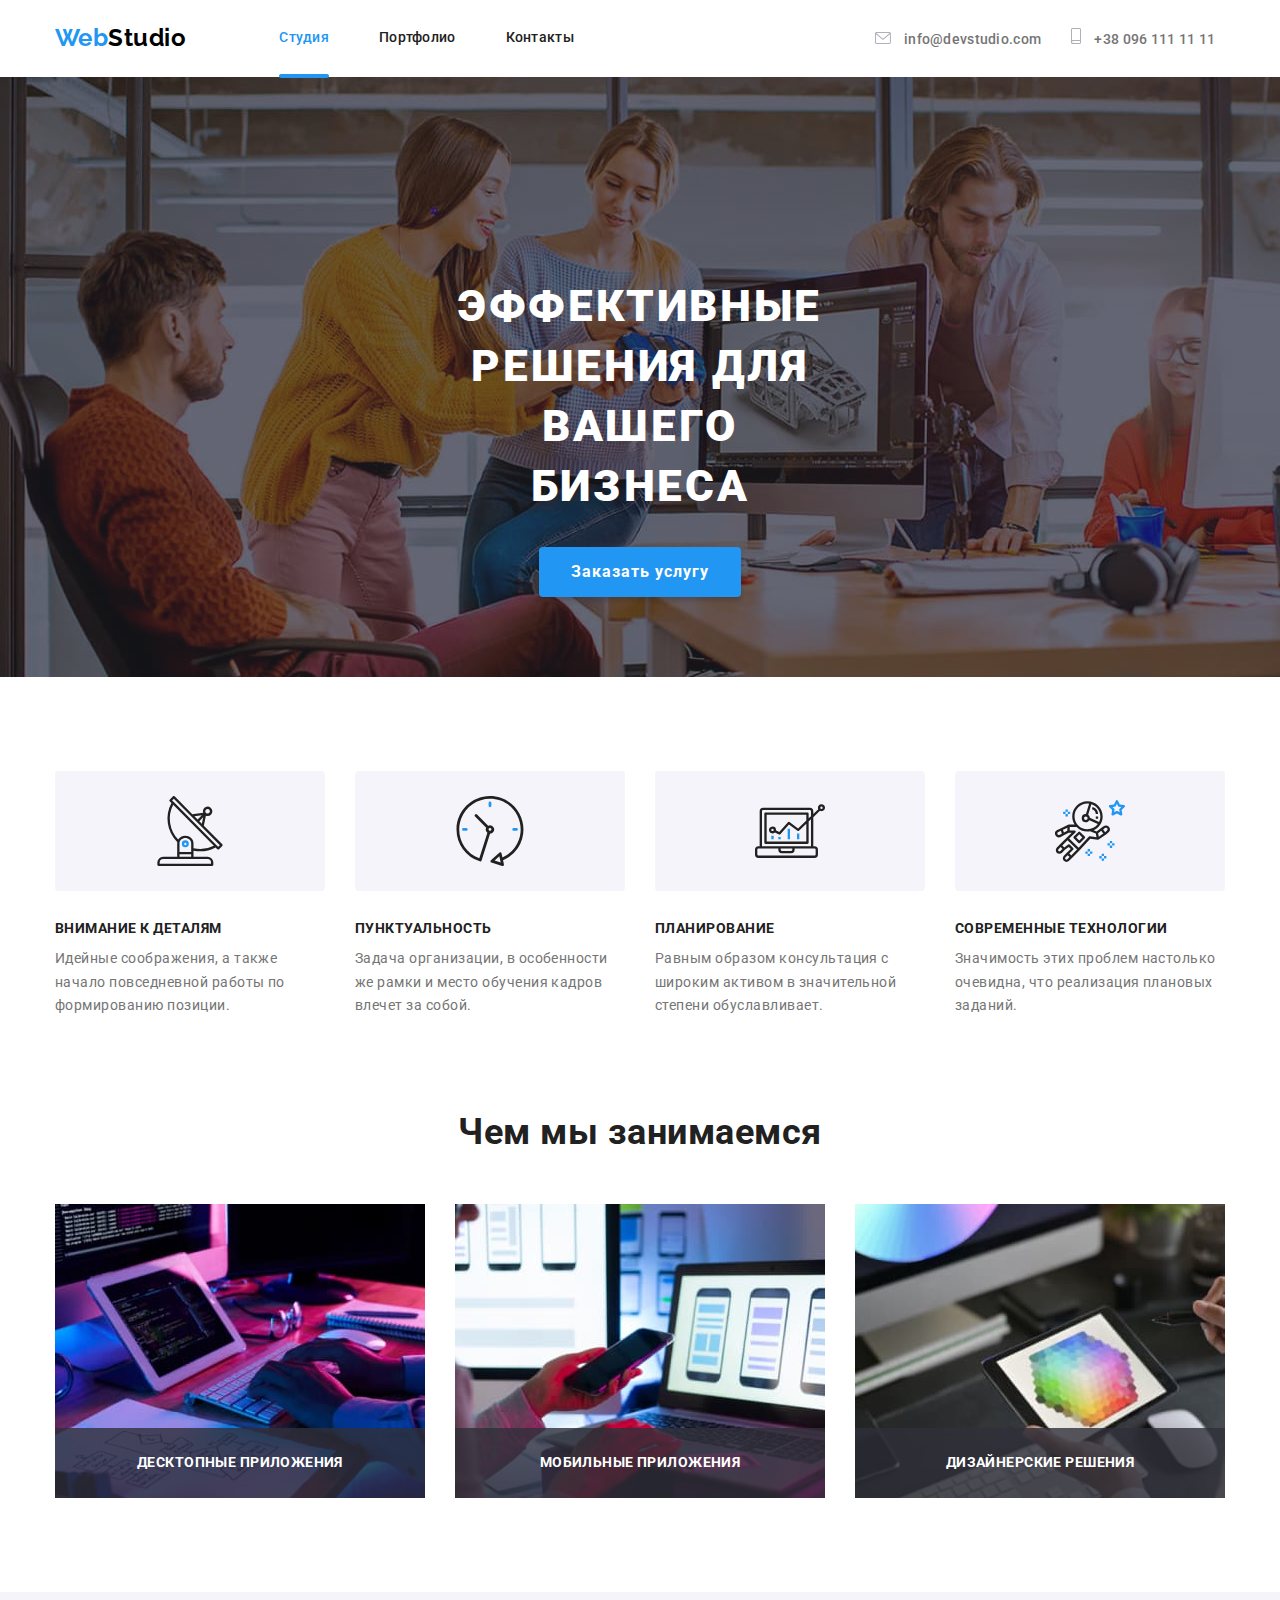
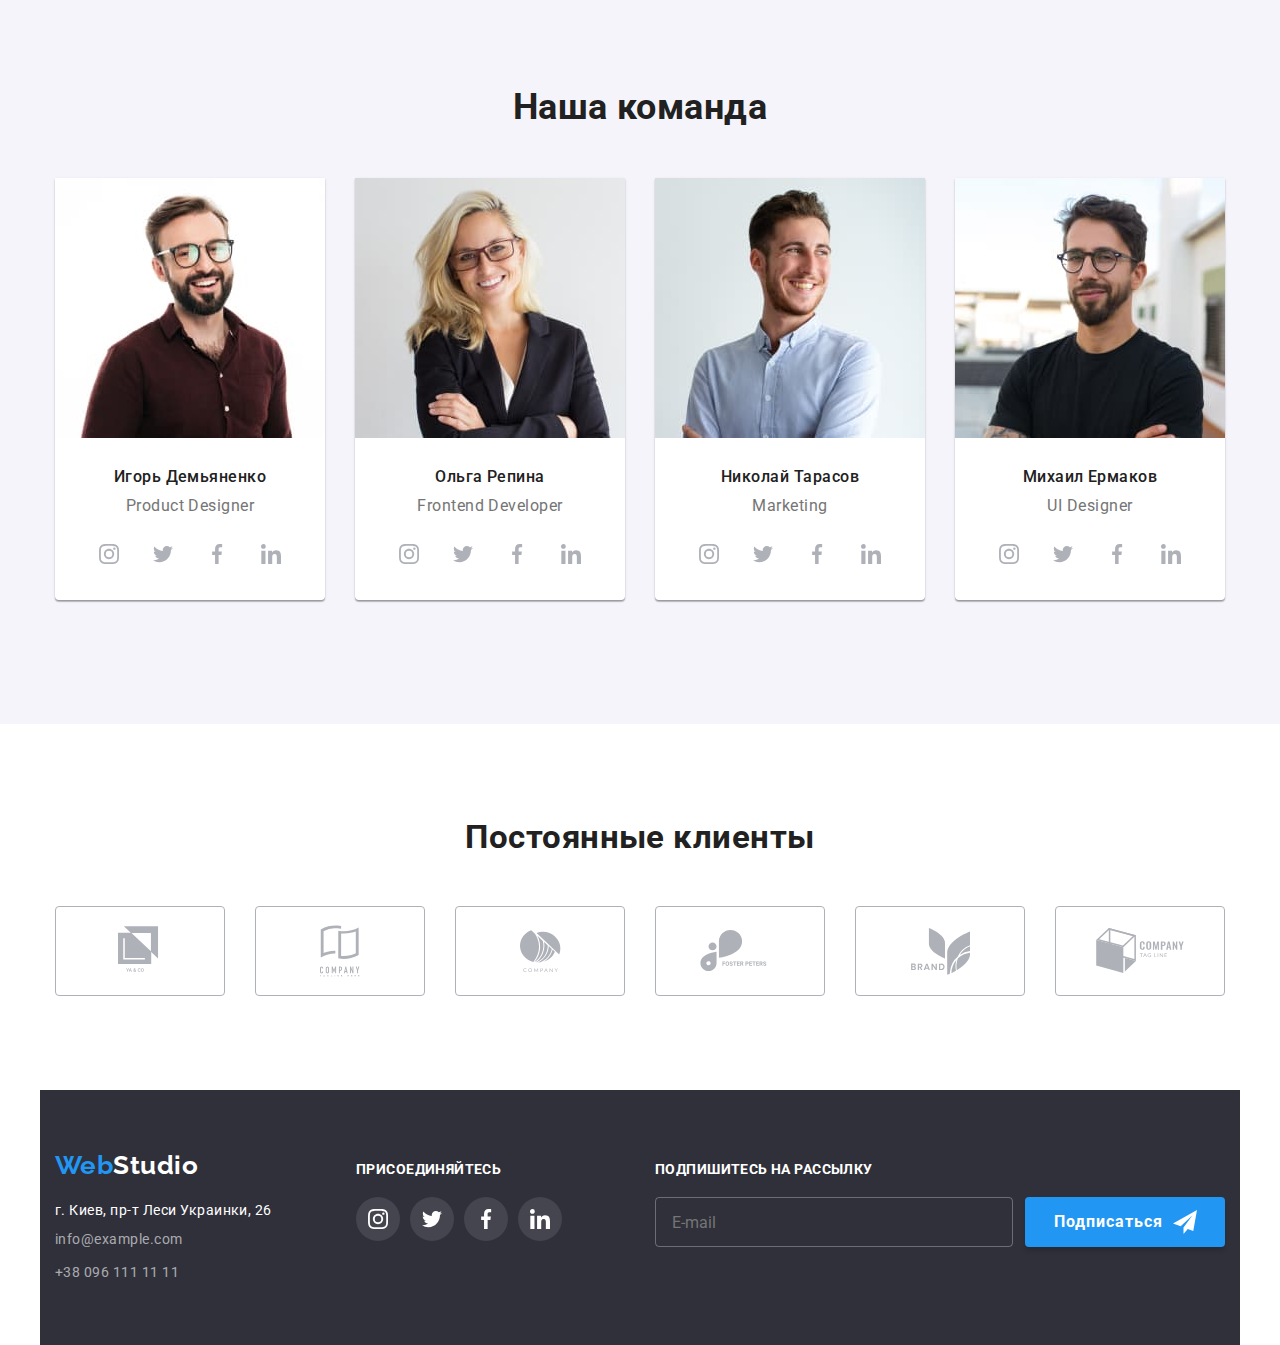
==== commit 1f681a2f: "porfol" ====
--- a/index.html
+++ b/index.html
@@ -357,66 +357,73 @@
   </main>
   <!--адрес-->
   <footer class="footer">
-    <div class="div-contacts">
-      <div>
-        <a href="./index.html" class="footer-logo" lang="en">
-          <span class="logo-web">Web</span>Studio</a>
-        <address>
-          <ul class="contacts-footer">
-            <li class="footer-list">
-              <a href="https://goo.gl/maps/JRe7u6xurZRfVsGd8" target="_blank" class="link-adress">г. Киев, пр-т Леси
-                Украинки, 26
-              </a>
-            </li>
-            <li class="footer-list">
-              <a href="mailto:info@example.com" class="link">info@example.com</a>
-            </li>
-            <li class="footer-list">
-              <a href="tel:+380961111111" class="link">+38 096 111 11 11</a>
-            </li>
-          </ul>
-        </address>
-      </div>
-      <div class="div-footer-social">
-        <h2 class="footer-title">ПРИСОЕДИНЯЙТЕСЬ</h2>
-        <ul class="footer-icon-list">
-          <li class="footer-icon-item">
-            <a href="" class="footer-icon-link">
-              <svg class="footer-icon">
-                <use href="./img/sprite.svg#instagram"></use>
-              </svg></a>
-          </li>
-          <li class="footer-icon-item">
-            <a href="" class="footer-icon-link">
-              <svg class="footer-icon">
-                <use href="./img/sprite.svg#twitter"></use>
-              </svg></a>
-          </li>
-          <li class="footer-icon-item">
-            <a href="" class="footer-icon-link">
-              <svg class="footer-icon">
-                <use href="./img/sprite.svg#facebook"></use>
-              </svg></a>
-          </li>
-          <li class="footer-icon-item">
-            <a href="" class="footer-icon-link">
-              <svg class="footer-icon">
-                <use href="./img/sprite.svg#linkedin"></use>
-              </svg></a>
-          </li>
-        </ul>
-      </div>
-    </div>
-    <form action="#" method="GET" class="mailing-form">
-      <div class="div-footer-mailing">
-        <h2 class="mailing-title">Подпишитесь на рассылку</h2>
-        <input type="email" name="mailing" id="" placeholder="E-mail" class="input-mailing" required>
-      </div>
-      <button type="submit" class="button-mailing">Подписаться<svg class="mailing-icon">
-          <use href="./img/sprite.svg#icon-telegram"></use>
-        </svg>
-      </button>
-    </form>
+    
+      <div class="container">
+        <div class="footer-container">
+          <div class="div-contacts">
+            <div>
+              <a href="./index.html" class="footer-logo" lang="en">
+                <span class="logo-web">Web</span>Studio</a>
+              <address>
+                <ul class="contacts-footer">
+                  <li class="footer-list">
+                    <a href="https://goo.gl/maps/JRe7u6xurZRfVsGd8" target="_blank" class="link-adress">г. Киев, пр-т
+                      Леси
+                      Украинки, 26
+                    </a>
+                  </li>
+                  <li class="footer-list">
+                    <a href="mailto:info@example.com" class="link">info@example.com</a>
+                  </li>
+                  <li class="footer-list">
+                    <a href="tel:+380961111111" class="link">+38 096 111 11 11</a>
+                  </li>
+                </ul>
+              </address>
+            </div>
+            <div class="div-footer-social">
+              <h2 class="footer-title">ПРИСОЕДИНЯЙТЕСЬ</h2>
+              <ul class="footer-icon-list">
+                <li class="footer-icon-item">
+                  <a href="" class="footer-icon-link">
+                    <svg class="footer-icon">
+                      <use href="./img/sprite.svg#instagram"></use>
+                    </svg></a>
+                </li>
+                <li class="footer-icon-item">
+                  <a href="" class="footer-icon-link">
+                    <svg class="footer-icon">
+                      <use href="./img/sprite.svg#twitter"></use>
+                    </svg></a>
+                </li>
+                <li class="footer-icon-item">
+                  <a href="" class="footer-icon-link">
+                    <svg class="footer-icon">
+                      <use href="./img/sprite.svg#facebook"></use>
+                    </svg></a>
+                </li>
+                <li class="footer-icon-item">
+                  <a href="" class="footer-icon-link">
+                    <svg class="footer-icon">
+                      <use href="./img/sprite.svg#linkedin"></use>
+                    </svg></a>
+                </li>
+              </ul>
+            </div>
+          </div>
+          <form action="#" method="GET" class="mailing-form">
+            <div class="div-footer-mailing">
+              <h2 class="mailing-title">Подпишитесь на рассылку</h2>
+              <input type="email" name="mailing" id="" placeholder="E-mail" class="input-mailing" required>
+            </div>
+            <button type="submit" class="button-mailing">Подписаться<svg class="mailing-icon">
+                <use href="./img/sprite.svg#icon-telegram"></use>
+              </svg>
+            </button>
+          </form>
+        </div>
+      </div>
+    
   </footer>
   <!-- modal -->
   <div class="backdrop is-hidden" data-backdrop>
--- a/css/main.min.css
+++ b/css/main.min.css
@@ -1,2 +1,2 @@
-*,*::before,*::after{margin:0;padding:0}body{background-color:#fff;color:#757575;font-family:Roboto, sans-serif;letter-spacing:0.03em;font-style:normal}.list{list-style:none}.link{text-decoration:none}.address{font-style:normal}img{display:block}.container{padding-right:15px;padding-left:15px}@media screen and (min-width: 480px){.container{width:480px;margin:0 auto}}@media screen and (min-width: 768px){.container{width:768px}}@media screen and (min-width: 1200px){.container{width:1200px}}.page-header{position:relative}@media screen and (max-width: 767px){.page-header{padding-top:10px;padding-bottom:10px;border-bottom:1px solid #ececec}}@media screen and (min-width: 768px){.page-header{padding-top:21px;padding-bottom:21px}}@media screen and (min-width: 1200px){.page-header{padding-bottom:25px;padding-top:24px}}.header-logo{color:#000000;text-decoration:none;font-family:Raleway, sans-serif;font-weight:700;font-size:24px;line-height:1.16}@media screen and (max-width: 767px){.header-logo{margin-right:276px}}.main-nav{display:flex;align-items:center}.menu-button{display:inline-flex;margin:0;padding:0;border:none;background-color:inherit;transition:fill 250ms cubic-bezier(0.4, 0, 0.2, 1)}.menu-button .icon-cross{display:none}.menu-button.is-open .icon-cross{display:block}.menu-button.is-open .icon-menu{display:none}.menu-button:hover,.menu-button:focus{fill:#2196f3}@media screen and (min-width: 767px){.menu-button{display:none}}.logo{color:#2196f3;text-decoration:none}@media screen and (max-width: 767px){.menu-container{display:none;position:absolute;background-color:#fff;top:100%;left:0;width:100%;border-top:1px solid #ececec;text-align:center;padding-top:60px;padding-bottom:60px;padding-left:140px;padding-right:140px;box-shadow:0px 4px 8px rgba(0,0,0,0.04),0px 2px 4px rgba(0,0,0,0.08),0px 1px 3px rgba(0,0,0,0.16)}.menu-container.is-open{display:block}}@media screen and (min-width: 768px){.menu-container{display:flex;align-items:center}}.site-nav{list-style-type:none;letter-spacing:0.02em;font-weight:500;font-size:14px;line-height:1.14}.site-nav .link{display:block;transition:color 250ms cubic-bezier(0.4, 0, 0.2, 1);color:#212121;text-decoration:none}.site-nav .link:hover,.site-nav .link:focus{color:#2196f3}@media screen and (max-width: 767px){.site-nav .item{margin-bottom:40px}.site-nav .item:last-child{margin-bottom:60px}}@media screen and (min-width: 768px){.site-nav{display:inline-flex;margin-left:83px;margin-right:84px}.site-nav .item:not(:last-child){margin-right:50px}}@media screen and (min-width: 1200px){.site-nav{margin-left:93px;margin-right:301px}}.current-link{display:inline-block;position:relative;transition:color 250ms cubic-bezier(0.4, 0, 0.2, 1);color:#2196f3;text-decoration:none}.current-link:hover,.current-link:focus{color:#2196f3}.current-link::after{display:block;content:'';position:absolute;bottom:-8px;background-color:#2196f3;width:100%;height:4px;text-align:center;border-radius:2px}@media screen and (min-width: 768px){.current-link::after{bottom:-32px}}.contacts{list-style-type:none;letter-spacing:0.02em;font-weight:500;font-size:14px;line-height:1.14;list-style:none}.contacts .link{color:#757575;text-decoration:none;font-style:normal;transition:color 250ms cubic-bezier(0.4, 0, 0.2, 1)}.contacts .link:hover,.contacts .link:focus{color:#2196f3}@media screen and (min-width: 480px) and (max-width: 767px){.contacts-list:last-child{margin-bottom:0px}.contacts-list{margin-bottom:16px;font-size:12px;font-size:18px;line-height:1.16}}@media screen and (max-width: 1199px){.contacts{display:block}.contacts-list{font-size:12px;line-height:1.14}.contacts-list:not(:last-child){margin-bottom:10px}}@media screen and (min-width: 1200px){.contacts{display:flex;flex-wrap:wrap;align-items:baseline}.contacts-list:not(:last-child){margin-right:30px}}.icon-contacts-envelope{margin-right:10px;width:16px;height:12px;border:none;fill:#afb1b8;transition:fill 250ms cubic-bezier(0.4, 0, 0.2, 1)}@media screen and (min-width: 768px) and (max-width: 1199px){.icon-contacts-envelope{margin-right:8px;width:14px;height:10px}}.icon-contacts-smartphone{margin-right:10px;width:10px;height:15px;fill:#afb1b8;transition:fill 250ms cubic-bezier(0.4, 0, 0.2, 1)}@media screen and (min-width: 768px) and (max-width: 1199px){.icon-contacts-smartphone{margin-right:8px;width:10px;height:14px}}@media screen and (min-width: 1200px){.icon-contacts-smartphone{height:16px}}.link:hover .icon-contacts-envelope,.link:focus .icon-contacts-envelope{fill:#2196f3}.link:hover .icon-contacts-smartphone,.link:focus .icon-contacts-smartphone{fill:#2196f3}.container-hero{margin-left:auto;margin-right:auto;background-color:#2f303a;text-align:center}@media screen and (min-width: 320px) and (max-width: 767px){.container-hero{padding:118px 60px;max-width:480px;height:400px;background-size:cover;background-repeat:no-repeat;background-image:linear-gradient(to right, rgba(47,48,58,0.4), rgba(47,48,58,0.4)),url("../img/hero/hero-mob.jpg")}}@media screen and (min-device-pixel-ratio: 2) and (max-width: 767px), screen and (min-resolution: 192dpi) and (max-width: 767px), screen and (min-resolution: 2dppx) and (max-width: 767px){.container-hero{background-image:linear-gradient(to right, rgba(47,48,58,0.4), rgba(47,48,58,0.4)),url("../img/hero/hero-mob@2x.jpg")}}@media screen and (min-width: 768px){.container-hero{padding:118px 204px;max-width:768px;height:400px;background-repeat:no-repeat;background-size:cover;background-image:linear-gradient(to right, rgba(47,48,58,0.4), rgba(47,48,58,0.4)),url("../img/hero/hero-tablet.jpg")}}@media screen and (min-device-pixel-ratio: 2) and (min-width: 768px), screen and (min-resolution: 192dpi) and (min-width: 768px), screen and (min-resolution: 2dppx) and (min-width: 768px){.container-hero{background-image:linear-gradient(to right, rgba(47,48,58,0.4), rgba(47,48,58,0.4)),url("../img/hero/hero-tablet@2x.jpg")}}@media screen and (min-width: 1200px){.container-hero{padding:200px 452px;max-width:1600px;height:600px;background-repeat:no-repeat;background-size:cover;background-image:linear-gradient(to right, rgba(47,48,58,0.4), rgba(47,48,58,0.4)),url("../img/hero/hero.jpg")}}@media screen and (min-device-pixel-ratio: 2) and (min-width: 1200px), screen and (min-resolution: 192dpi) and (min-width: 1200px), screen and (min-resolution: 2dppx) and (min-width: 1200px){.container-hero{background-image:linear-gradient(to right, rgba(47,48,58,0.4), rgba(47,48,58,0.4)),url("../img/hero/hero@2x.jpg")}}.hero-button{font-style:normal;font-weight:700;font-size:16px;line-height:1.875;background-color:#2196f3;color:#fff;letter-spacing:0.06em;box-shadow:0px 4px 4px rgba(0,0,0,0.15);border-radius:4px;padding:10px 32px;border:0px;min-width:136px;min-height:30px}.hero-title{color:#fff;letter-spacing:0.06em;font-size:26px;line-height:1.62;font-weight:900;text-align:center;text-transform:uppercase;margin-bottom:30px}@media screen and (min-width: 1200px){.hero-title{font-size:44px;line-height:1.363}}.backdrop{position:fixed;background-color:rgba(0,0,0,0.2);width:100%;height:100%;top:0;left:0;overflow-y:scroll;opacity:1;transition:opacity 250ms cubic-bezier(0.4, 0, 0.2, 1)}.backdrop.is-hidden{opacity:0;pointer-events:none}.backdrop.is-hidden .modal{transform:translate(-50%, -50%) scale(0.7)}.modal{position:absolute;width:450px;height:609px;background-color:#ffffff;top:50%;left:50%;transform:translate(-50%, -50%) scale(1);transition:transform 250ms cubic-bezier(0.4, 0, 0.2, 1);box-shadow:0px 1px 3px rgba(0,0,0,0.12),0px 1px 1px rgba(0,0,0,0.14),0px 2px 1px rgba(0,0,0,0.2);border-radius:4px}@media screen and (min-width: 1200px){.modal{width:528px;height:581px}}.modal-title{color:#212121;font-weight:700;font-size:20px;line-height:1.5;text-align:center;padding-top:40px;margin-bottom:12px;padding-left:40px;padding-right:40px}.modal-form{padding-left:40px;padding-right:40px}.modal-form-input{display:block;width:100%;height:40px;border:1px solid rgba(33,33,33,0.2);padding-left:42px;border-radius:4px;transition:border 250ms cubic-bezier(0.4, 0, 0.2, 1)}.modal-form-input:focus{outline:none;border:1px solid #2196f3}.modal-form-input:hover{cursor:pointer}.modal-form-input:focus ~ .icon-modal{fill:#2196f3}.btn-modal{position:absolute;width:0px;height:0px;left:91%;border:none;cursor:pointer}.btn-modal:hover,.btn-modal:focus{fill:#2196f3}.circle-modal{position:absolute;top:8px;left:4px;display:inline-block;width:30px;height:30px;border-radius:50%;border:1px solid rgba(0,0,0,0.1)}.btn-svg{position:absolute;width:11px;height:11px;top:50%;left:50%;transform:translate(-50%, -50%);transition:fill 250ms cubic-bezier(0.4, 0, 0.2, 1)}.label-form{font-weight:400;font-size:12px;line-height:1.16;cursor:pointer}.icon-modal{position:absolute;bottom:11px;width:18px;height:18px;left:12px;transition:fill 250ms cubic-bezier(0.4, 0, 0.2, 1)}.div-input{position:relative;margin-bottom:10px}.comment-message{width:100%;height:120px;padding-top:12px;padding-bottom:12px;padding-left:16px;padding-right:16px;resize:none;border:1px solid rgba(33,33,33,0.2);border-radius:4px;transition:border 250ms cubic-bezier(0.4, 0, 0.2, 1);font-size:14px}.comment-message::placeholder{color:rgba(117,117,117,0.5);font-size:14px}.comment-message:focus{outline:none;border:1px solid #2196f3}.comment-message:hover{cursor:pointer}.field{display:flex;margin-top:20px;align-items:center}.chekbox{position:absolute;width:1px;height:1px;margin:-1px;border:0;padding:0;clip:rect(0 0 0 0);overflow:hidden;transition:background-image 1000ms cubic-bezier(0.4, 0, 0.2, 1)}.chekbox:checked+.icon-chekbox{border-color:transparent;background-color:#2196f3;background-image:url("../img/check.svg");background-size:contain;background-origin:border-box}.label-modal{font-weight:400;font-size:11.9px;line-height:1.16;margin-left:8px}@media screen and (min-width: 1200px){.label-modal{font-size:14px;line-height:1.71}}.icon-chekbox{display:inline-block;width:15px;height:15px;border:2px solid #000000;border-radius:2px}.submit-button{font-weight:700;font-size:16px;line-height:1.875;background-color:#2196f3;color:#fff;letter-spacing:0.06em;box-shadow:0px 4px 4px rgba(0,0,0,0.15);border-radius:4px;padding-top:10px;padding-right:55px;padding-bottom:10px;padding-left:56px;border:0px;min-width:136px;min-height:30px;cursor:pointer}.div-submit{display:flex;justify-content:center;margin-top:30px}.features{padding-top:60px;padding-bottom:60px}@media screen and (min-width: 1200px){.features{padding-top:94px;padding-bottom:94px}}.features-title{color:#212121;font-weight:700;font-size:14px;line-height:1.14;text-transform:uppercase;padding-top:30px;margin-bottom:10px}@media screen and (max-width: 767px){.features-title{text-align:center}}.features-text{font-weight:400;font-size:14px;line-height:1.7}.features-list{list-style-type:none;display:block}@media screen and (min-width: 768px){.features-list{display:flex;flex-wrap:wrap;justify-content:space-between}}@media screen and (max-width: 1199px){.features-item:not(:last-child){margin-bottom:30px}}@media screen and (min-width: 768px){.features-item{width:354px}}@media screen and (min-width: 1200px){.features-item{width:270px}}.features-item.antenna::before{display:block;content:'';width:450px;height:120px;background-color:#f5f4fa;border-radius:4px;background-image:url(../img/features/antenna.svg);background-repeat:no-repeat;background-position:center}@media screen and (min-width: 768px){.features-item.antenna::before{width:354px}}@media screen and (min-width: 1200px){.features-item.antenna::before{width:270px}}.features-item.clock::before{display:block;content:'';width:450px;height:120px;background-color:#f5f4fa;border-radius:4px;background-image:url(../img/features/clock.svg);background-repeat:no-repeat;background-position:center}@media screen and (min-width: 768px){.features-item.clock::before{width:354px}}@media screen and (min-width: 1200px){.features-item.clock::before{width:270px}}.features-item.diagram::before{display:block;content:'';width:450px;height:120px;background-color:#f5f4fa;border-radius:4px;background-image:url(../img/features/diagram.svg);background-repeat:no-repeat;background-position:center}@media screen and (min-width: 768px){.features-item.diagram::before{width:354px}}@media screen and (min-width: 1200px){.features-item.diagram::before{width:270px}}.features-item.astronaut::before{display:block;content:'';width:450px;height:120px;background-color:#f5f4fa;border-radius:4px;background-image:url(../img/features/astronaut.svg);background-repeat:no-repeat;background-position:center}@media screen and (min-width: 768px){.features-item.astronaut::before{width:354px}}@media screen and (min-width: 1200px){.features-item.astronaut::before{width:270px}}@media screen and (max-width: 1199px){.work{display:none}}@media screen and (min-width: 1200px){.work{padding-bottom:94px}.work-list{display:flex;list-style-type:none}.work-item{margin-right:30px;position:relative}.work-item:last-child{margin-right:0px}.work-title{color:#212121;font-weight:700;font-size:36px;line-height:1.16;text-align:center;margin-bottom:50px}.label{position:absolute;display:flex;align-items:center;justify-content:center;bottom:0%;height:70px;width:370px;background-color:rgba(47,48,58,0.8);color:#fff;font-style:normal;font-weight:700;font-size:14px;line-height:1.14;letter-spacing:0.03em;text-transform:uppercase}}.team{padding-bottom:60px;padding-top:60px;background-color:#f5f4fa}@media screen and (min-width: 1200px){.team{padding-bottom:94px;padding-top:94px}}.team-title{color:#212121;font-weight:700;font-size:28px;line-height:1.17;text-align:center;margin-bottom:50px}@media screen and (min-width: 1200px){.team-title{font-size:36px}}.team-list{list-style-type:none}@media screen and (min-width: 768px){.team-list{display:flex;flex-wrap:wrap}}@media screen and (min-width: 768px){.team-item:nth-child(odd){margin-right:30px}}@media screen and (min-width: 1200px){.team-item:not(:last-child){margin-right:30px}}.team-item{margin-bottom:30px;background-color:#ffffff;border-radius:0px 0px 4px 4px;box-shadow:0px 1px 3px rgba(0,0,0,0.12),0px 1px 1px rgba(0,0,0,0.14),0px 2px 1px rgba(0,0,0,0.2)}@media screen and (max-width: 767px){.team-item:last-child{margin-bottom:0px}}.team-name{font-weight:500;font-size:16px;line-height:1.18;text-align:center;color:#212121;margin-top:30px;margin-bottom:10px}.team-profession{color:#757575;font-weight:400;font-size:16px;line-height:1.18;text-align:center}.icon-team-list{display:flex;flex-wrap:wrap;list-style:none;justify-content:center;margin-top:16px;padding-bottom:24px}.icon-team-item:not(:last-child){margin-right:10px}.icon-social{width:20px;height:20px;fill:#afb1b8;transition:fill 250ms cubic-bezier(0.4, 0, 0.2, 1)}.social-link{display:flex;align-items:center;justify-content:center;width:44px;height:44px;border-radius:50%;transition:background-color 250ms cubic-bezier(0.4, 0, 0.2, 1)}.social-link:hover,.social-link:focus{background-color:#2196f3}.social-link:hover .icon-social,.social-link:focus .icon-social{fill:#fff}.clients{padding-top:60px;padding-bottom:60px}@media screen and (min-width: 1200px){.clients{padding-top:94px;padding-bottom:94px}}.clients-title{color:#212121;font-weight:700;font-size:28px;line-height:1.17;text-align:center;margin-bottom:50px}@media screen and (min-width: 1200px){.clients-title{font-size:33px;line-height:1.16}}.clients-list{list-style-type:none;display:flex;flex-wrap:wrap;justify-content:center}@media screen and (max-width: 767px){.clients-list-item:nth-child(odd){margin-right:30px}.clients-list-item:nth-child(-n+4){margin-bottom:30px}}@media screen and (min-width: 768px) and (max-width: 1199px){.clients-list-item:nth-child(2){margin-right:30px;margin-left:30px}.clients-list-item:nth-child(5){margin-right:30px;margin-left:30px}.clients-list-item:nth-child(-n+3){margin-bottom:30px}}@media screen and (min-width: 1200px){.clients-list-item:not(:last-child){margin-right:30px}}.icon-clients-link{display:flex;width:210px;height:90px;justify-content:center;align-items:center;border:1px solid #afb1b8;border-radius:4px;transition:border 250ms cubic-bezier(0.4, 0, 0.2, 1)}@media screen and (min-width: 768px){.icon-clients-link{width:226px}}@media screen and (min-width: 1200px){.icon-clients-link{width:170px}}.icon-clients-link:hover,.icon-clients-link:focus{border:1px solid #2196f3}.icon-clients-link:hover .icon-clients-logo1,.icon-clients-link:focus .icon-clients-logo1{fill:#2196f3}.icon-clients-link:hover .icon-clients-logo2,.icon-clients-link:focus .icon-clients-logo2{fill:#2196f3}.icon-clients-link:hover .icon-clients-logo3,.icon-clients-link:focus .icon-clients-logo3{fill:#2196f3}.icon-clients-link:hover .icon-clients-logo4,.icon-clients-link:focus .icon-clients-logo4{fill:#2196f3}.icon-clients-link:hover .icon-clients-logo5,.icon-clients-link:focus .icon-clients-logo5{fill:#2196f3}.icon-clients-link:hover .icon-clients-logo6,.icon-clients-link:focus .icon-clients-logo6{fill:#2196f3}.icon-clients-logo1{width:44.27px;height:49.23px;fill:#afb1b8;transition:fill 250ms cubic-bezier(0.4, 0, 0.2, 1)}.icon-clients-logo2{width:40px;height:52px;fill:#afb1b8;transition:fill 250ms cubic-bezier(0.4, 0, 0.2, 1)}.icon-clients-logo3{width:41px;height:42.6px;fill:#afb1b8;transition:fill 250ms cubic-bezier(0.4, 0, 0.2, 1)}.icon-clients-logo4{width:79.66px;height:42.02px;fill:#afb1b8;transition:fill 250ms cubic-bezier(0.4, 0, 0.2, 1)}.icon-clients-logo5{width:59px;height:47px;fill:#afb1b8;transition:fill 250ms cubic-bezier(0.4, 0, 0.2, 1)}.icon-clients-logo6{width:88.48px;height:45.44px;fill:#afb1b8;transition:fill 250ms cubic-bezier(0.4, 0, 0.2, 1)}.footer{display:block;background-color:#2f303a;margin-left:auto;margin-right:auto;width:480px;padding-top:60px;padding-bottom:60px}@media screen and (max-width: 1199px){.footer{text-align:center}}@media screen and (min-width: 768px){.footer{width:768px}}.footer-list:not(:last-child){margin-bottom:8px}@media screen and (min-width: 1200px){.footer-list:not(:last-child){margin-bottom:9px}}@media screen and (max-width: 1199px){.footer-list:last-child{margin-bottom:60px}}.footer-logo{display:block;color:#ffffff;text-decoration:none;font-family:Raleway, sans-serif;font-weight:700;font-size:24px;line-height:1.16;margin-bottom:20px}@media screen and (min-width: 1200px){.footer-logo{font-size:26px;line-height:1.19}}@media screen and (min-width: 768px) and (max-width: 1199px){.footer .div-contacts{display:flex;justify-content:center}.footer .div-footer-social{margin-left:165px}}.footer-title{font-weight:700;font-size:14px;line-height:16px;letter-spacing:0.03em;color:#fff;margin-bottom:20px}@media screen and (min-width: 1200px){.footer{display:flex;align-items:baseline;width:1600px;padding-left:215px;padding-right:1154px}}@media screen and (min-width: 1200px){.div-contacts{display:flex;align-items:baseline}}.contacts-footer{display:block;list-style-type:none}@media screen and (min-width: 1200px){.contacts-footer{width:231px}}.contacts-footer .link{list-style-type:none;font-weight:400;font-size:14px;line-height:1.14;color:rgba(255,255,255,0.6);text-decoration:none;font-style:normal;transition:color 250ms cubic-bezier(0.4, 0, 0.2, 1)}@media screen and (min-width: 1200px){.contacts-footer .link{line-height:1.71}}.contacts-footer .link-adress{list-style-type:none;font-weight:400;font-size:14px;line-height:1.71;color:#fff;text-decoration:none;font-style:normal;transition:color 250ms cubic-bezier(0.4, 0, 0.2, 1)}@media screen and (min-width: 1200px){.contacts-footer .link-adress{line-height:1.14}}.contacts-footer .link:hover,.contacts-footer .link:focus,.contacts-footer .link-adress:hover,.contacts-footer .link-adress:focus{color:#2196f3}.logo-web{color:#2196f3;text-decoration:none}@media screen and (min-width: 1200px){.div-footer-social{margin-left:70px}}.footer-icon{width:20px;height:20px;fill:#fff}.footer-icon-item:not(:last-child){margin-right:10px}.footer-icon-link:hover,.footer-icon-link:focus{background-color:#2196f3}.footer-icon-link{display:flex;justify-content:center;align-items:center;border-radius:50%;width:44px;height:44px;background-color:rgba(255,255,255,0.1);transition:background-color 250ms cubic-bezier(0.4, 0, 0.2, 1)}.footer-icon-list{list-style:none;display:flex;justify-content:center}@media screen and (max-width: 1199px){.footer-icon-list{margin-bottom:60px}}@media screen and (min-width: 1200px){.mailing-form{display:flex}.mailing-form:last-child{align-items:flex-end}.div-footer-mailing{margin-left:93px}}.mailing-title{font-weight:700;font-size:14px;line-height:16px;letter-spacing:0.03em;color:#fff;margin-bottom:20px;text-transform:uppercase}.input-mailing{width:450px;height:50px;padding-left:16px;background-color:rgba(0,0,0,0);border:1px solid rgba(255,255,255,0.3);border-radius:4px;color:rgba(255,255,255,0.6)}@media screen and (min-width: 1200px){.input-mailing{width:358px}}@media screen and (max-width: 1199px){.input-mailing{margin-bottom:20px}}.input-mailing:focus{outline:none}.button-mailing{position:relative;font-weight:700;font-size:16px;line-height:1.875;background-color:#2196f3;color:#fff;letter-spacing:0.06em;box-shadow:0px 4px 4px rgba(0,0,0,0.15);border-radius:4px;padding-right:33px;border:0px;width:200px;height:50px;margin-left:12px}.mailing-icon{position:absolute;width:24px;height:24px;top:50%;right:16px;transform:translate(-50%, -50%)}
+*,*::before,*::after{margin:0;padding:0}body{background-color:#fff;color:#757575;font-family:Roboto, sans-serif;letter-spacing:0.03em;font-style:normal}.list{list-style:none}.link{text-decoration:none}.address{font-style:normal}img{display:block}.container{padding-right:15px;padding-left:15px}@media screen and (min-width: 480px){.container{width:480px;margin:0 auto}}@media screen and (min-width: 768px){.container{width:768px}}@media screen and (min-width: 1200px){.container{width:1200px}}.page-header{position:relative}@media screen and (max-width: 767px){.page-header{padding-top:10px;padding-bottom:10px;border-bottom:1px solid #ececec}}@media screen and (min-width: 768px){.page-header{padding-top:21px;padding-bottom:21px}}@media screen and (min-width: 1200px){.page-header{padding-bottom:25px;padding-top:24px}}.header-logo{color:#000000;text-decoration:none;font-family:Raleway, sans-serif;font-weight:700;font-size:24px;line-height:1.16}@media screen and (max-width: 767px){.header-logo{margin-right:276px}}.main-nav{display:flex;align-items:center}.menu-button{display:inline-flex;margin:0;padding:0;border:none;background-color:inherit;transition:fill 250ms cubic-bezier(0.4, 0, 0.2, 1)}.menu-button .icon-cross{display:none}.menu-button.is-open .icon-cross{display:block}.menu-button.is-open .icon-menu{display:none}.menu-button:hover,.menu-button:focus{fill:#2196f3}@media screen and (min-width: 767px){.menu-button{display:none}}.logo{color:#2196f3;text-decoration:none}@media screen and (max-width: 767px){.menu-container{display:none;position:absolute;background-color:#fff;top:100%;left:0;width:100%;border-top:1px solid #ececec;text-align:center;padding-top:60px;padding-bottom:60px;padding-left:140px;padding-right:140px;box-shadow:0px 4px 8px rgba(0,0,0,0.04),0px 2px 4px rgba(0,0,0,0.08),0px 1px 3px rgba(0,0,0,0.16)}.menu-container.is-open{display:block}}@media screen and (min-width: 768px){.menu-container{display:flex;align-items:center}}.site-nav{list-style-type:none;letter-spacing:0.02em;font-weight:500;font-size:14px;line-height:1.14}.site-nav .link{display:block;transition:color 250ms cubic-bezier(0.4, 0, 0.2, 1);color:#212121;text-decoration:none}.site-nav .link:hover,.site-nav .link:focus{color:#2196f3}@media screen and (max-width: 767px){.site-nav .item{margin-bottom:40px}.site-nav .item:last-child{margin-bottom:60px}}@media screen and (min-width: 768px){.site-nav{display:inline-flex;margin-left:83px;margin-right:84px}.site-nav .item:not(:last-child){margin-right:50px}}@media screen and (min-width: 1200px){.site-nav{margin-left:93px;margin-right:301px}}.current-link{display:inline-block;position:relative;transition:color 250ms cubic-bezier(0.4, 0, 0.2, 1);color:#2196f3;text-decoration:none}.current-link:hover,.current-link:focus{color:#2196f3}.current-link::after{display:block;content:'';position:absolute;bottom:-8px;background-color:#2196f3;width:100%;height:4px;text-align:center;border-radius:2px}@media screen and (min-width: 768px){.current-link::after{bottom:-32px}}.contacts{list-style-type:none;letter-spacing:0.02em;font-weight:500;font-size:14px;line-height:1.14;list-style:none}.contacts .link{color:#757575;text-decoration:none;font-style:normal;transition:color 250ms cubic-bezier(0.4, 0, 0.2, 1)}.contacts .link:hover,.contacts .link:focus{color:#2196f3}@media screen and (min-width: 480px) and (max-width: 767px){.contacts-list:last-child{margin-bottom:0px}.contacts-list{margin-bottom:16px;font-size:12px;font-size:18px;line-height:1.16}}@media screen and (max-width: 1199px){.contacts{display:block}.contacts-list{font-size:12px;line-height:1.14}.contacts-list:not(:last-child){margin-bottom:10px}}@media screen and (min-width: 1200px){.contacts{display:flex;flex-wrap:wrap;align-items:baseline}.contacts-list:not(:last-child){margin-right:30px}}.icon-contacts-envelope{margin-right:10px;width:16px;height:12px;border:none;fill:#afb1b8;transition:fill 250ms cubic-bezier(0.4, 0, 0.2, 1)}@media screen and (min-width: 768px) and (max-width: 1199px){.icon-contacts-envelope{margin-right:8px;width:14px;height:10px}}.icon-contacts-smartphone{margin-right:10px;width:10px;height:15px;fill:#afb1b8;transition:fill 250ms cubic-bezier(0.4, 0, 0.2, 1)}@media screen and (min-width: 768px) and (max-width: 1199px){.icon-contacts-smartphone{margin-right:8px;width:10px;height:14px}}@media screen and (min-width: 1200px){.icon-contacts-smartphone{height:16px}}.link:hover .icon-contacts-envelope,.link:focus .icon-contacts-envelope{fill:#2196f3}.link:hover .icon-contacts-smartphone,.link:focus .icon-contacts-smartphone{fill:#2196f3}.container-hero{margin-left:auto;margin-right:auto;background-color:#2f303a;text-align:center}@media screen and (min-width: 320px) and (max-width: 767px){.container-hero{padding:118px 60px;max-width:480px;height:400px;background-size:cover;background-repeat:no-repeat;background-image:linear-gradient(to right, rgba(47,48,58,0.4), rgba(47,48,58,0.4)),url("../img/hero/hero-mob.jpg")}}@media screen and (min-device-pixel-ratio: 2) and (max-width: 767px), screen and (min-resolution: 192dpi) and (max-width: 767px), screen and (min-resolution: 2dppx) and (max-width: 767px){.container-hero{background-image:linear-gradient(to right, rgba(47,48,58,0.4), rgba(47,48,58,0.4)),url("../img/hero/hero-mob@2x.jpg")}}@media screen and (min-width: 768px){.container-hero{padding:118px 204px;max-width:768px;height:400px;background-repeat:no-repeat;background-size:cover;background-image:linear-gradient(to right, rgba(47,48,58,0.4), rgba(47,48,58,0.4)),url("../img/hero/hero-tablet.jpg")}}@media screen and (min-device-pixel-ratio: 2) and (min-width: 768px), screen and (min-resolution: 192dpi) and (min-width: 768px), screen and (min-resolution: 2dppx) and (min-width: 768px){.container-hero{background-image:linear-gradient(to right, rgba(47,48,58,0.4), rgba(47,48,58,0.4)),url("../img/hero/hero-tablet@2x.jpg")}}@media screen and (min-width: 1200px){.container-hero{padding:200px 452px;max-width:1600px;height:600px;background-repeat:no-repeat;background-size:cover;background-image:linear-gradient(to right, rgba(47,48,58,0.4), rgba(47,48,58,0.4)),url("../img/hero/hero.jpg")}}@media screen and (min-device-pixel-ratio: 2) and (min-width: 1200px), screen and (min-resolution: 192dpi) and (min-width: 1200px), screen and (min-resolution: 2dppx) and (min-width: 1200px){.container-hero{background-image:linear-gradient(to right, rgba(47,48,58,0.4), rgba(47,48,58,0.4)),url("../img/hero/hero@2x.jpg")}}.hero-button{font-style:normal;font-weight:700;font-size:16px;line-height:1.875;background-color:#2196f3;color:#fff;letter-spacing:0.06em;box-shadow:0px 4px 4px rgba(0,0,0,0.15);border-radius:4px;padding:10px 32px;border:0px;min-width:136px;min-height:30px}.hero-title{color:#fff;letter-spacing:0.06em;font-size:26px;line-height:1.62;font-weight:900;text-align:center;text-transform:uppercase;margin-bottom:30px}@media screen and (min-width: 1200px){.hero-title{font-size:44px;line-height:1.363}}.backdrop{position:fixed;background-color:rgba(0,0,0,0.2);width:100%;height:100%;top:0;left:0;overflow-y:scroll;opacity:1;transition:opacity 250ms cubic-bezier(0.4, 0, 0.2, 1)}.backdrop.is-hidden{opacity:0;pointer-events:none}.backdrop.is-hidden .modal{transform:translate(-50%, -50%) scale(0.7)}.modal{position:absolute;width:450px;height:609px;background-color:#ffffff;top:50%;left:50%;transform:translate(-50%, -50%) scale(1);transition:transform 250ms cubic-bezier(0.4, 0, 0.2, 1);box-shadow:0px 1px 3px rgba(0,0,0,0.12),0px 1px 1px rgba(0,0,0,0.14),0px 2px 1px rgba(0,0,0,0.2);border-radius:4px}@media screen and (min-width: 1200px){.modal{width:528px;height:581px}}.modal-title{color:#212121;font-weight:700;font-size:20px;line-height:1.5;text-align:center;padding-top:40px;margin-bottom:12px;padding-left:40px;padding-right:40px}.modal-form{padding-left:40px;padding-right:40px}.modal-form-input{display:block;width:100%;height:40px;border:1px solid rgba(33,33,33,0.2);padding-left:42px;border-radius:4px;transition:border 250ms cubic-bezier(0.4, 0, 0.2, 1)}.modal-form-input:focus{outline:none;border:1px solid #2196f3}.modal-form-input:hover{cursor:pointer}.modal-form-input:focus ~ .icon-modal{fill:#2196f3}.btn-modal{position:absolute;width:0px;height:0px;left:91%;border:none;cursor:pointer}.btn-modal:hover,.btn-modal:focus{fill:#2196f3}.circle-modal{position:absolute;top:8px;left:4px;display:inline-block;width:30px;height:30px;border-radius:50%;border:1px solid rgba(0,0,0,0.1)}.btn-svg{position:absolute;width:11px;height:11px;top:50%;left:50%;transform:translate(-50%, -50%);transition:fill 250ms cubic-bezier(0.4, 0, 0.2, 1)}.label-form{font-weight:400;font-size:12px;line-height:1.16;cursor:pointer}.icon-modal{position:absolute;bottom:11px;width:18px;height:18px;left:12px;transition:fill 250ms cubic-bezier(0.4, 0, 0.2, 1)}.div-input{position:relative;margin-bottom:10px}.comment-message{width:100%;height:120px;padding-top:12px;padding-bottom:12px;padding-left:16px;padding-right:16px;resize:none;border:1px solid rgba(33,33,33,0.2);border-radius:4px;transition:border 250ms cubic-bezier(0.4, 0, 0.2, 1);font-size:14px}.comment-message::placeholder{color:rgba(117,117,117,0.5);font-size:14px}.comment-message:focus{outline:none;border:1px solid #2196f3}.comment-message:hover{cursor:pointer}.field{display:flex;margin-top:20px;align-items:center}.chekbox{position:absolute;width:1px;height:1px;margin:-1px;border:0;padding:0;clip:rect(0 0 0 0);overflow:hidden;transition:background-image 1000ms cubic-bezier(0.4, 0, 0.2, 1)}.chekbox:checked+.icon-chekbox{border-color:transparent;background-color:#2196f3;background-image:url("../img/check.svg");background-size:contain;background-origin:border-box}.label-modal{font-weight:400;font-size:11.9px;line-height:1.16;margin-left:8px}@media screen and (min-width: 1200px){.label-modal{font-size:14px;line-height:1.71}}.icon-chekbox{display:inline-block;width:15px;height:15px;border:2px solid #000000;border-radius:2px}.submit-button{font-weight:700;font-size:16px;line-height:1.875;background-color:#2196f3;color:#fff;letter-spacing:0.06em;box-shadow:0px 4px 4px rgba(0,0,0,0.15);border-radius:4px;padding-top:10px;padding-right:55px;padding-bottom:10px;padding-left:56px;border:0px;min-width:136px;min-height:30px;cursor:pointer}.div-submit{display:flex;justify-content:center;margin-top:30px}.features{padding-top:60px;padding-bottom:60px}@media screen and (min-width: 1200px){.features{padding-top:94px;padding-bottom:94px}}.features-title{color:#212121;font-weight:700;font-size:14px;line-height:1.14;text-transform:uppercase;padding-top:30px;margin-bottom:10px}@media screen and (max-width: 767px){.features-title{text-align:center}}.features-text{font-weight:400;font-size:14px;line-height:1.7}.features-list{list-style-type:none;display:block}@media screen and (min-width: 768px){.features-list{display:flex;flex-wrap:wrap;justify-content:space-between}}@media screen and (max-width: 1199px){.features-item:not(:last-child){margin-bottom:30px}}@media screen and (min-width: 768px){.features-item{width:354px}}@media screen and (min-width: 1200px){.features-item{width:270px}}.features-item.antenna::before{display:block;content:'';width:450px;height:120px;background-color:#f5f4fa;border-radius:4px;background-image:url(../img/features/antenna.svg);background-repeat:no-repeat;background-position:center}@media screen and (min-width: 768px){.features-item.antenna::before{width:354px}}@media screen and (min-width: 1200px){.features-item.antenna::before{width:270px}}.features-item.clock::before{display:block;content:'';width:450px;height:120px;background-color:#f5f4fa;border-radius:4px;background-image:url(../img/features/clock.svg);background-repeat:no-repeat;background-position:center}@media screen and (min-width: 768px){.features-item.clock::before{width:354px}}@media screen and (min-width: 1200px){.features-item.clock::before{width:270px}}.features-item.diagram::before{display:block;content:'';width:450px;height:120px;background-color:#f5f4fa;border-radius:4px;background-image:url(../img/features/diagram.svg);background-repeat:no-repeat;background-position:center}@media screen and (min-width: 768px){.features-item.diagram::before{width:354px}}@media screen and (min-width: 1200px){.features-item.diagram::before{width:270px}}.features-item.astronaut::before{display:block;content:'';width:450px;height:120px;background-color:#f5f4fa;border-radius:4px;background-image:url(../img/features/astronaut.svg);background-repeat:no-repeat;background-position:center}@media screen and (min-width: 768px){.features-item.astronaut::before{width:354px}}@media screen and (min-width: 1200px){.features-item.astronaut::before{width:270px}}@media screen and (max-width: 1199px){.work{display:none}}@media screen and (min-width: 1200px){.work{padding-bottom:94px}.work-list{display:flex;list-style-type:none}.work-item{margin-right:30px;position:relative}.work-item:last-child{margin-right:0px}.work-title{color:#212121;font-weight:700;font-size:36px;line-height:1.16;text-align:center;margin-bottom:50px}.label{position:absolute;display:flex;align-items:center;justify-content:center;bottom:0%;height:70px;width:370px;background-color:rgba(47,48,58,0.8);color:#fff;font-style:normal;font-weight:700;font-size:14px;line-height:1.14;letter-spacing:0.03em;text-transform:uppercase}}.team{padding-bottom:60px;padding-top:60px;background-color:#f5f4fa}@media screen and (min-width: 1200px){.team{padding-bottom:94px;padding-top:94px}}.team-title{color:#212121;font-weight:700;font-size:28px;line-height:1.17;text-align:center;margin-bottom:50px}@media screen and (min-width: 1200px){.team-title{font-size:36px}}.team-list{list-style-type:none}@media screen and (min-width: 768px){.team-list{display:flex;flex-wrap:wrap}}@media screen and (min-width: 768px){.team-item:nth-child(odd){margin-right:30px}}@media screen and (min-width: 1200px){.team-item:not(:last-child){margin-right:30px}}.team-item{margin-bottom:30px;background-color:#ffffff;border-radius:0px 0px 4px 4px;box-shadow:0px 1px 3px rgba(0,0,0,0.12),0px 1px 1px rgba(0,0,0,0.14),0px 2px 1px rgba(0,0,0,0.2)}@media screen and (max-width: 767px){.team-item:last-child{margin-bottom:0px}}.team-name{font-weight:500;font-size:16px;line-height:1.18;text-align:center;color:#212121;margin-top:30px;margin-bottom:10px}.team-profession{color:#757575;font-weight:400;font-size:16px;line-height:1.18;text-align:center}.icon-team-list{display:flex;flex-wrap:wrap;list-style:none;justify-content:center;margin-top:16px;padding-bottom:24px}.icon-team-item:not(:last-child){margin-right:10px}.icon-social{width:20px;height:20px;fill:#afb1b8;transition:fill 250ms cubic-bezier(0.4, 0, 0.2, 1)}.social-link{display:flex;align-items:center;justify-content:center;width:44px;height:44px;border-radius:50%;transition:background-color 250ms cubic-bezier(0.4, 0, 0.2, 1)}.social-link:hover,.social-link:focus{background-color:#2196f3}.social-link:hover .icon-social,.social-link:focus .icon-social{fill:#fff}.clients{padding-top:60px;padding-bottom:60px}@media screen and (min-width: 1200px){.clients{padding-top:94px;padding-bottom:94px}}.clients-title{color:#212121;font-weight:700;font-size:28px;line-height:1.17;text-align:center;margin-bottom:50px}@media screen and (min-width: 1200px){.clients-title{font-size:33px;line-height:1.16}}.clients-list{list-style-type:none;display:flex;flex-wrap:wrap;justify-content:center}@media screen and (max-width: 767px){.clients-list-item:nth-child(odd){margin-right:30px}.clients-list-item:nth-child(-n+4){margin-bottom:30px}}@media screen and (min-width: 768px) and (max-width: 1199px){.clients-list-item:nth-child(2){margin-right:30px;margin-left:30px}.clients-list-item:nth-child(5){margin-right:30px;margin-left:30px}.clients-list-item:nth-child(-n+3){margin-bottom:30px}}@media screen and (min-width: 1200px){.clients-list-item:not(:last-child){margin-right:30px}}.icon-clients-link{display:flex;width:210px;height:90px;justify-content:center;align-items:center;border:1px solid #afb1b8;border-radius:4px;transition:border 250ms cubic-bezier(0.4, 0, 0.2, 1)}@media screen and (min-width: 768px){.icon-clients-link{width:226px}}@media screen and (min-width: 1200px){.icon-clients-link{width:170px}}.icon-clients-link:hover,.icon-clients-link:focus{border:1px solid #2196f3}.icon-clients-link:hover .icon-clients-logo1,.icon-clients-link:focus .icon-clients-logo1{fill:#2196f3}.icon-clients-link:hover .icon-clients-logo2,.icon-clients-link:focus .icon-clients-logo2{fill:#2196f3}.icon-clients-link:hover .icon-clients-logo3,.icon-clients-link:focus .icon-clients-logo3{fill:#2196f3}.icon-clients-link:hover .icon-clients-logo4,.icon-clients-link:focus .icon-clients-logo4{fill:#2196f3}.icon-clients-link:hover .icon-clients-logo5,.icon-clients-link:focus .icon-clients-logo5{fill:#2196f3}.icon-clients-link:hover .icon-clients-logo6,.icon-clients-link:focus .icon-clients-logo6{fill:#2196f3}.icon-clients-logo1{width:44.27px;height:49.23px;fill:#afb1b8;transition:fill 250ms cubic-bezier(0.4, 0, 0.2, 1)}.icon-clients-logo2{width:40px;height:52px;fill:#afb1b8;transition:fill 250ms cubic-bezier(0.4, 0, 0.2, 1)}.icon-clients-logo3{width:41px;height:42.6px;fill:#afb1b8;transition:fill 250ms cubic-bezier(0.4, 0, 0.2, 1)}.icon-clients-logo4{width:79.66px;height:42.02px;fill:#afb1b8;transition:fill 250ms cubic-bezier(0.4, 0, 0.2, 1)}.icon-clients-logo5{width:59px;height:47px;fill:#afb1b8;transition:fill 250ms cubic-bezier(0.4, 0, 0.2, 1)}.icon-clients-logo6{width:88.48px;height:45.44px;fill:#afb1b8;transition:fill 250ms cubic-bezier(0.4, 0, 0.2, 1)}.footer{display:block;background-color:#2f303a;margin:0 auto;width:480px;padding-top:60px;padding-bottom:60px}@media screen and (max-width: 1199px){.footer{text-align:center}}@media screen and (min-width: 768px){.footer{width:768px}}.footer-list:not(:last-child){margin-bottom:8px}@media screen and (min-width: 1200px){.footer-list:not(:last-child){margin-bottom:9px}}@media screen and (max-width: 1199px){.footer-list:last-child{margin-bottom:60px}}.footer-logo{display:block;color:#ffffff;text-decoration:none;font-family:Raleway, sans-serif;font-weight:700;font-size:24px;line-height:1.16;margin-bottom:20px}@media screen and (min-width: 1200px){.footer-logo{font-size:26px;line-height:1.19}}@media screen and (min-width: 768px) and (max-width: 1199px){.footer .div-contacts{display:flex;justify-content:center}.footer .div-footer-social{margin-left:165px}}@media screen and (min-width: 1200px){.footer .footer-container{display:flex;align-items:baseline}}.footer-title{font-weight:700;font-size:14px;line-height:16px;letter-spacing:0.03em;color:#fff;margin-bottom:20px}@media screen and (min-width: 1200px){.footer{display:flex;align-items:baseline;min-width:1200px}}@media screen and (min-width: 1200px){.div-contacts{display:flex;align-items:baseline}}.contacts-footer{display:block;list-style-type:none}@media screen and (min-width: 1200px){.contacts-footer{width:231px}}.contacts-footer .link{list-style-type:none;font-weight:400;font-size:14px;line-height:1.14;color:rgba(255,255,255,0.6);text-decoration:none;font-style:normal;transition:color 250ms cubic-bezier(0.4, 0, 0.2, 1)}@media screen and (min-width: 1200px){.contacts-footer .link{line-height:1.71}}.contacts-footer .link-adress{list-style-type:none;font-weight:400;font-size:14px;line-height:1.71;color:#fff;text-decoration:none;font-style:normal;transition:color 250ms cubic-bezier(0.4, 0, 0.2, 1)}@media screen and (min-width: 1200px){.contacts-footer .link-adress{line-height:1.14}}.contacts-footer .link:hover,.contacts-footer .link:focus,.contacts-footer .link-adress:hover,.contacts-footer .link-adress:focus{color:#2196f3}.logo-web{color:#2196f3;text-decoration:none}@media screen and (min-width: 1200px){.div-footer-social{margin-left:70px}}.footer-icon{width:20px;height:20px;fill:#fff}.footer-icon-item:not(:last-child){margin-right:10px}.footer-icon-link:hover,.footer-icon-link:focus{background-color:#2196f3}.footer-icon-link{display:flex;justify-content:center;align-items:center;border-radius:50%;width:44px;height:44px;background-color:rgba(255,255,255,0.1);transition:background-color 250ms cubic-bezier(0.4, 0, 0.2, 1)}.footer-icon-list{list-style:none;display:flex;justify-content:center}@media screen and (max-width: 1199px){.footer-icon-list{margin-bottom:60px}}@media screen and (min-width: 1200px){.mailing-form{display:flex}.mailing-form:last-child{align-items:flex-end}.div-footer-mailing{margin-left:93px}}.mailing-title{font-weight:700;font-size:14px;line-height:16px;letter-spacing:0.03em;color:#fff;margin-bottom:20px;text-transform:uppercase}.input-mailing{width:450px;height:50px;padding-left:16px;background-color:rgba(0,0,0,0);border:1px solid rgba(255,255,255,0.3);border-radius:4px;color:rgba(255,255,255,0.6)}@media screen and (min-width: 1200px){.input-mailing{width:358px}}@media screen and (max-width: 1199px){.input-mailing{margin-bottom:20px}}.input-mailing:focus{outline:none}.button-mailing{position:relative;font-weight:700;font-size:16px;line-height:1.875;background-color:#2196f3;color:#fff;letter-spacing:0.06em;box-shadow:0px 4px 4px rgba(0,0,0,0.15);border-radius:4px;padding-right:33px;border:0px;width:200px;height:50px;margin-left:12px}.mailing-icon{position:absolute;width:24px;height:24px;top:50%;right:16px;transform:translate(-50%, -50%)}
 /*# sourceMappingURL=main.min.css.map */